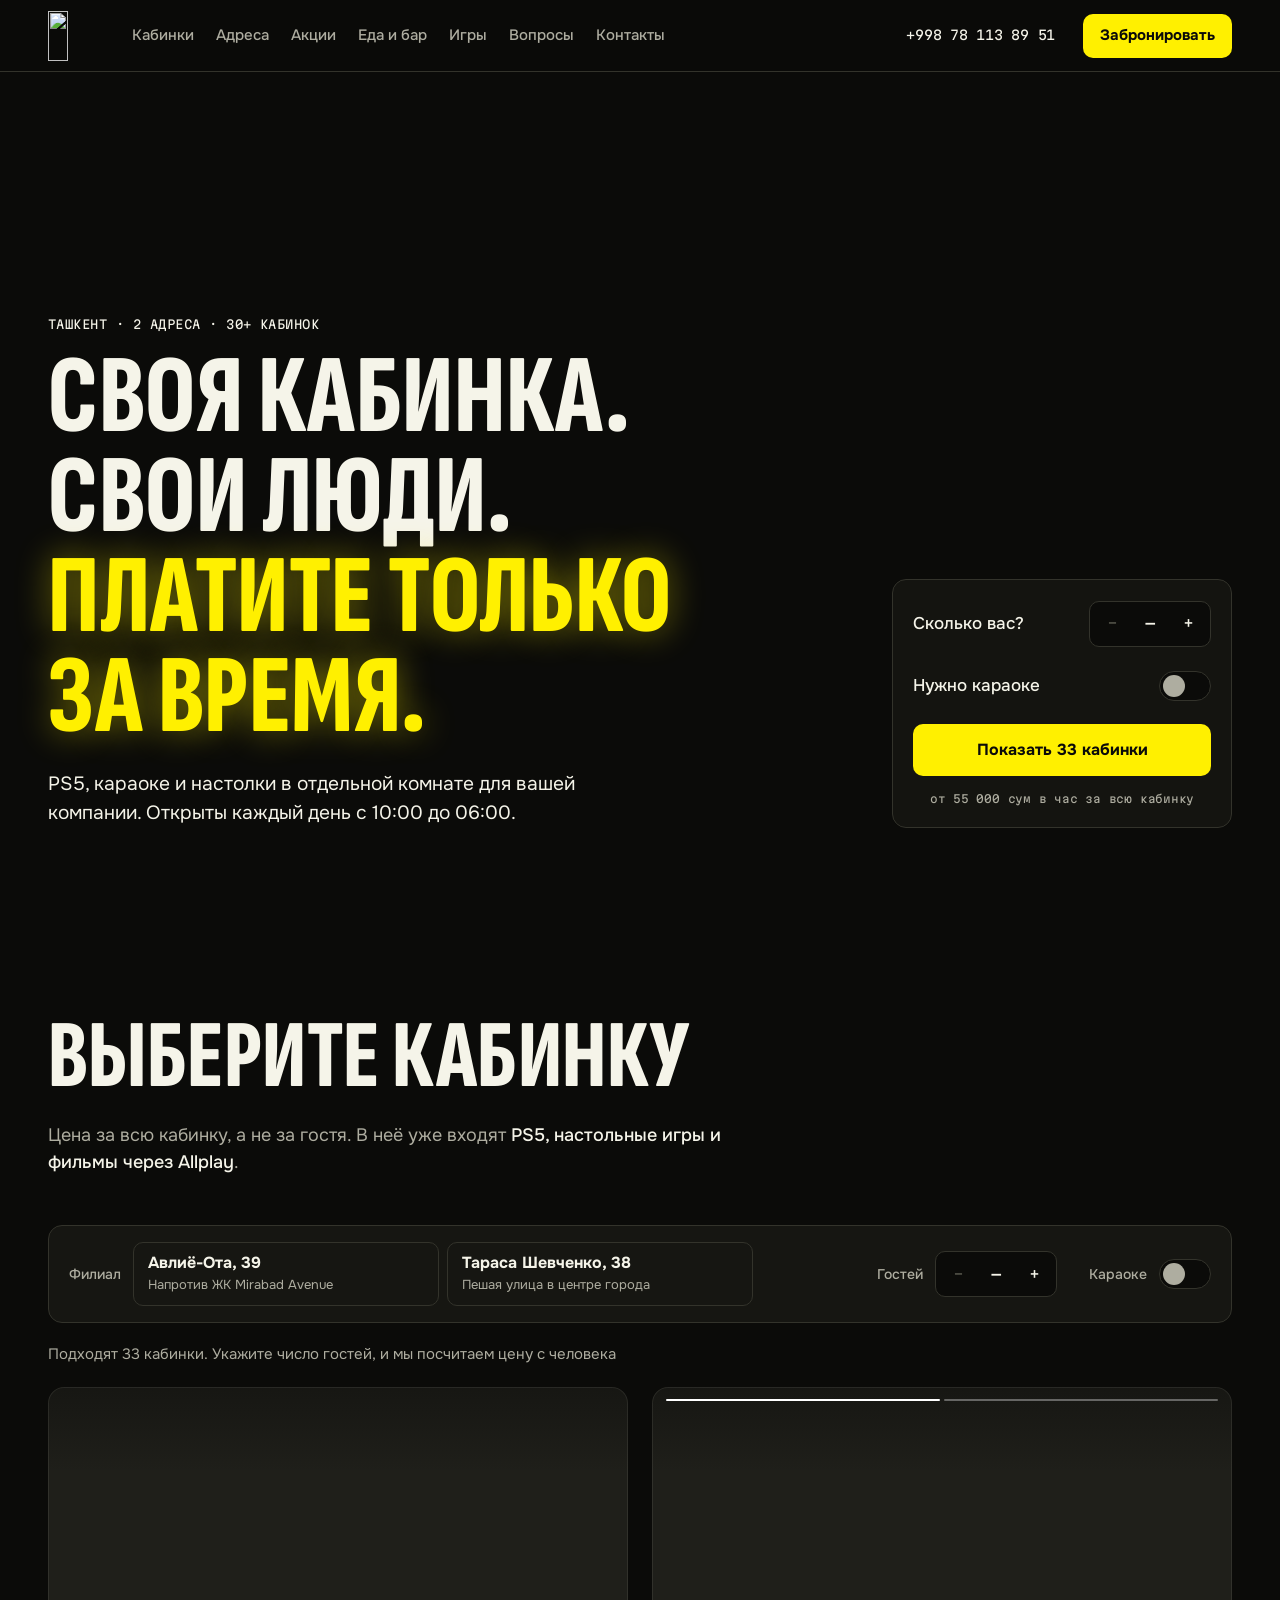
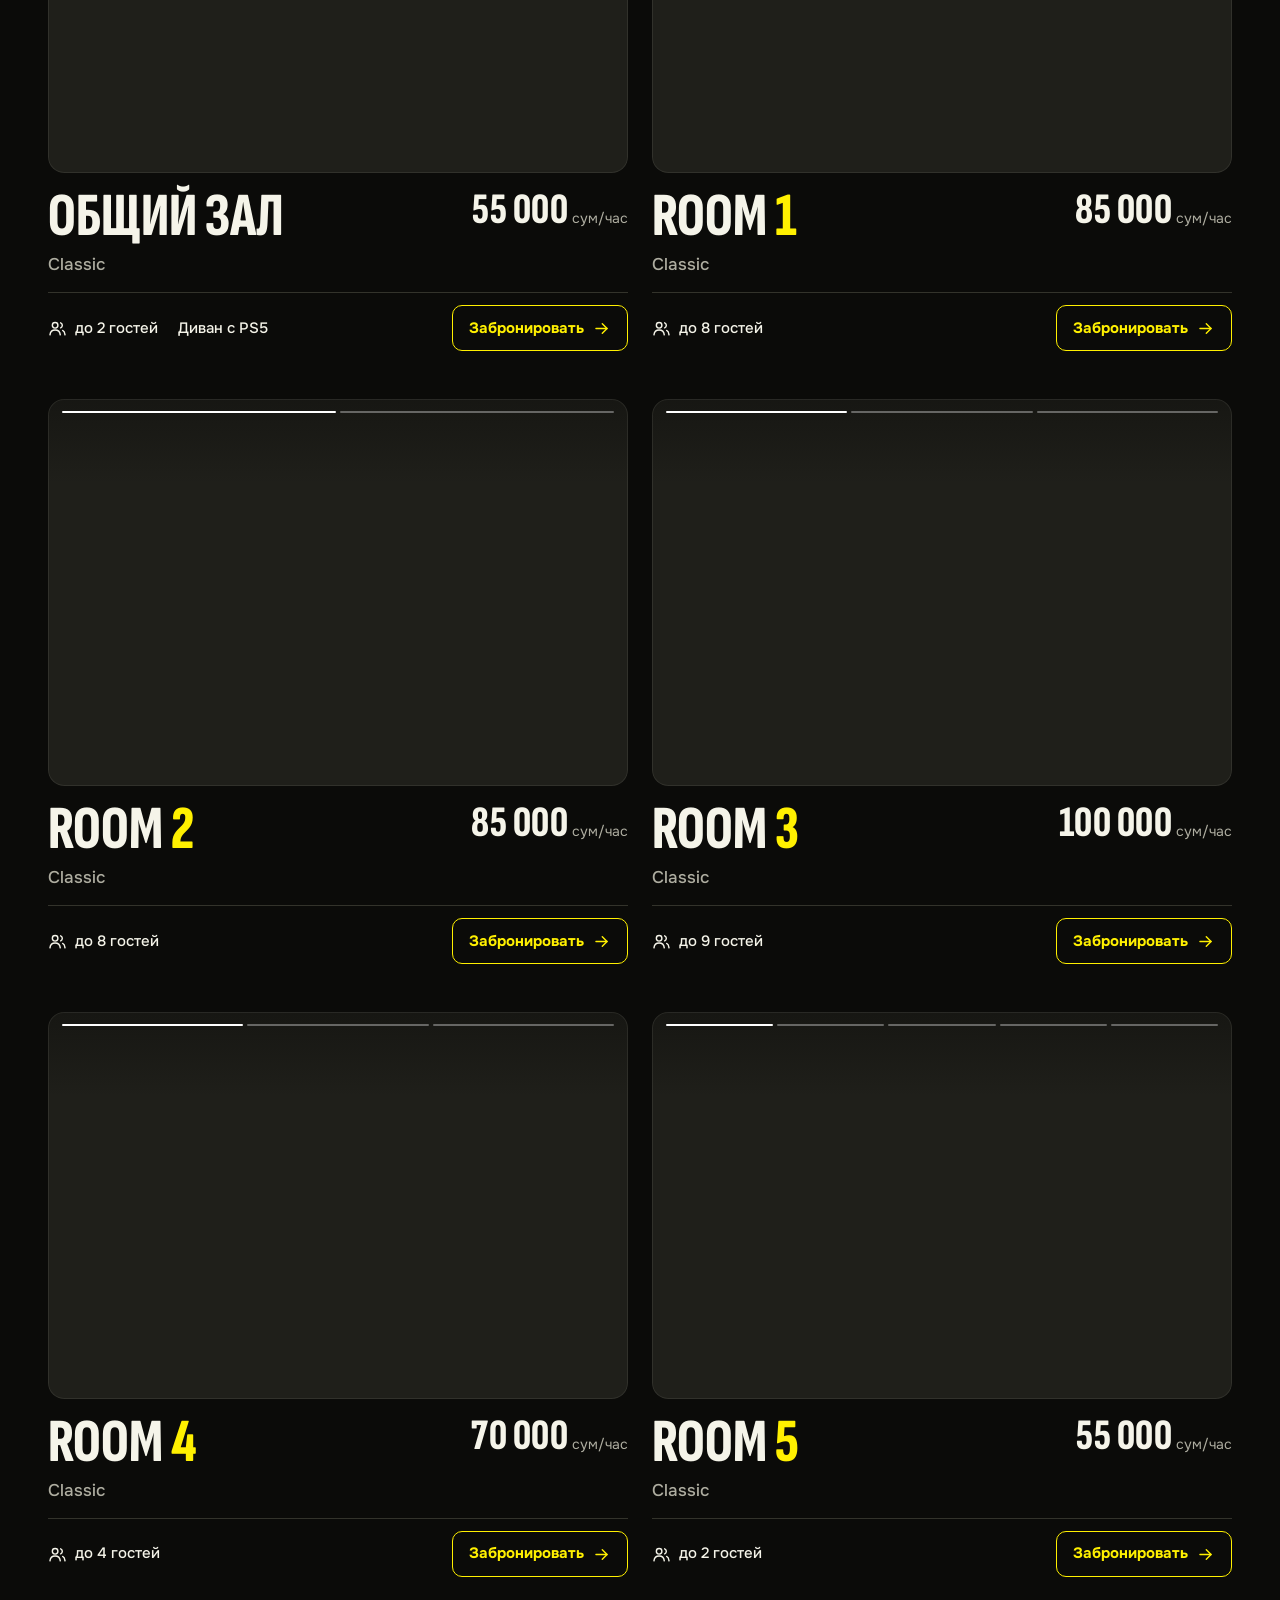
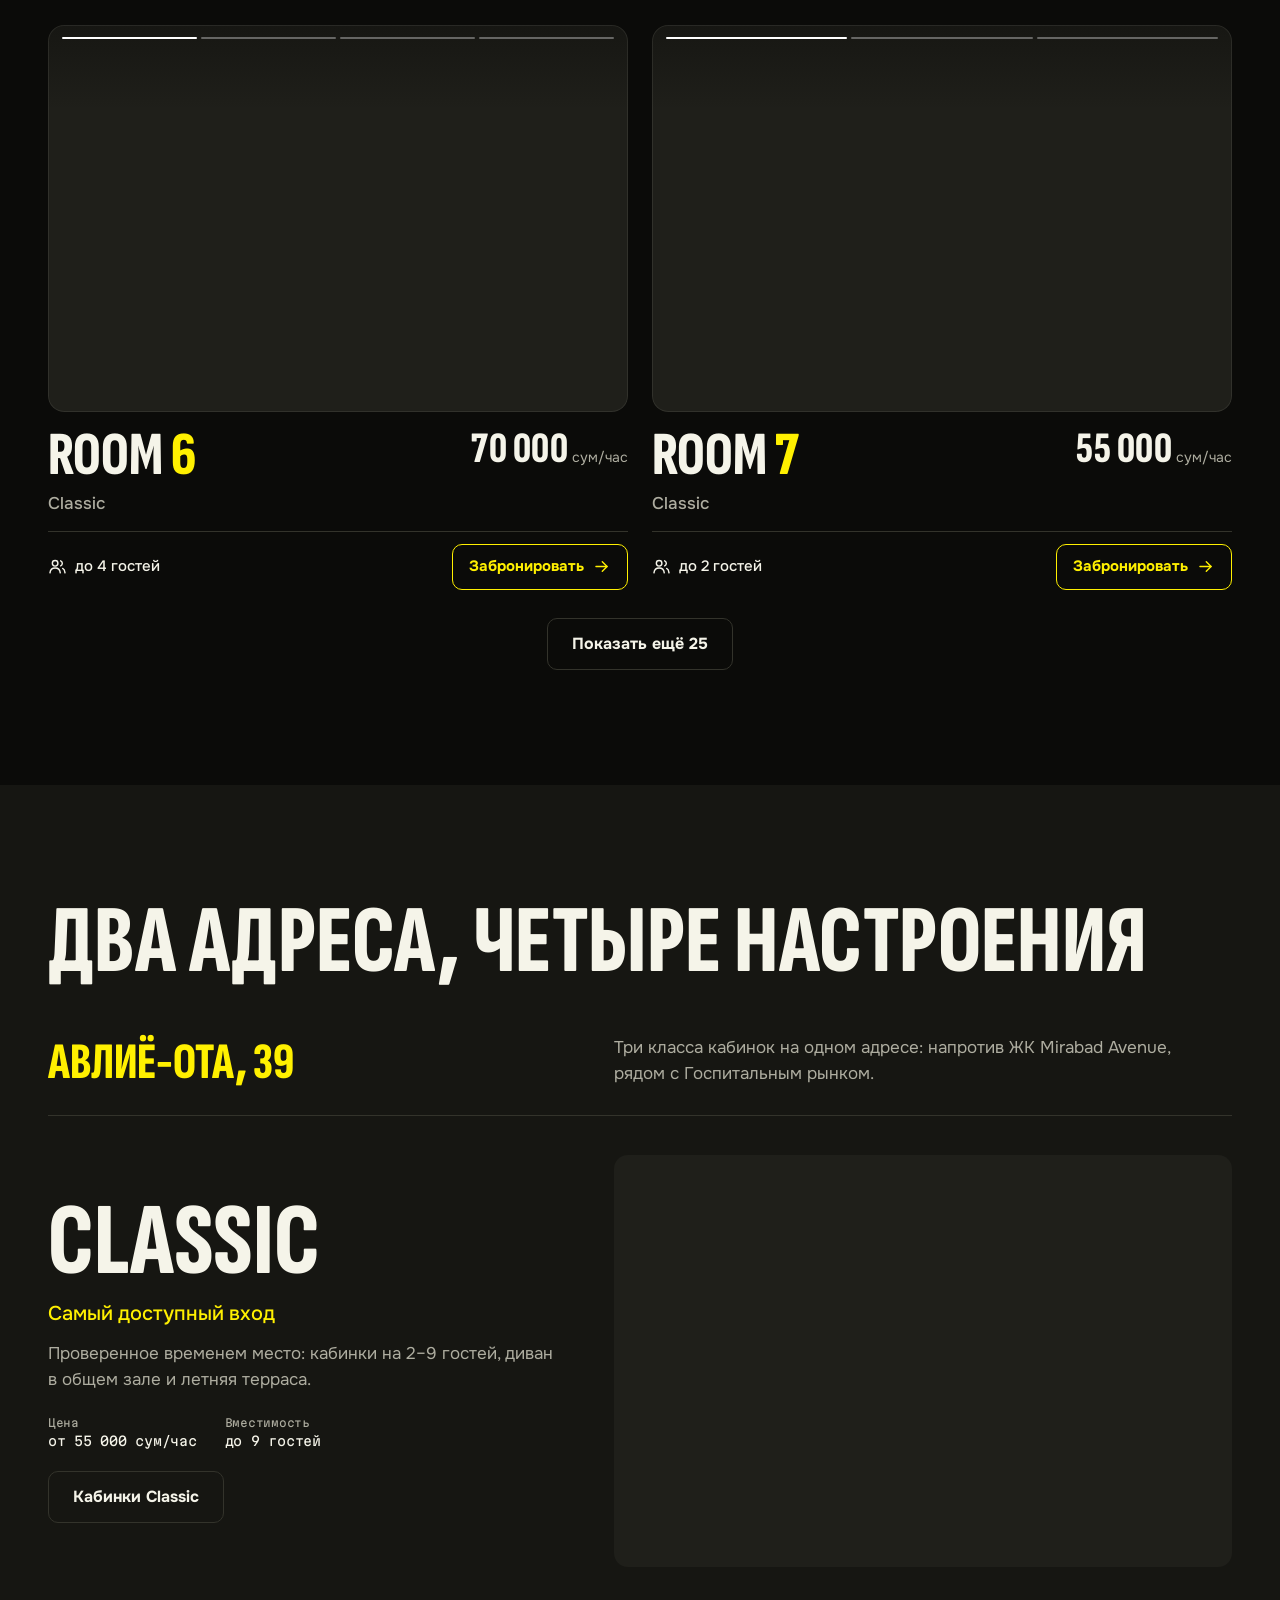
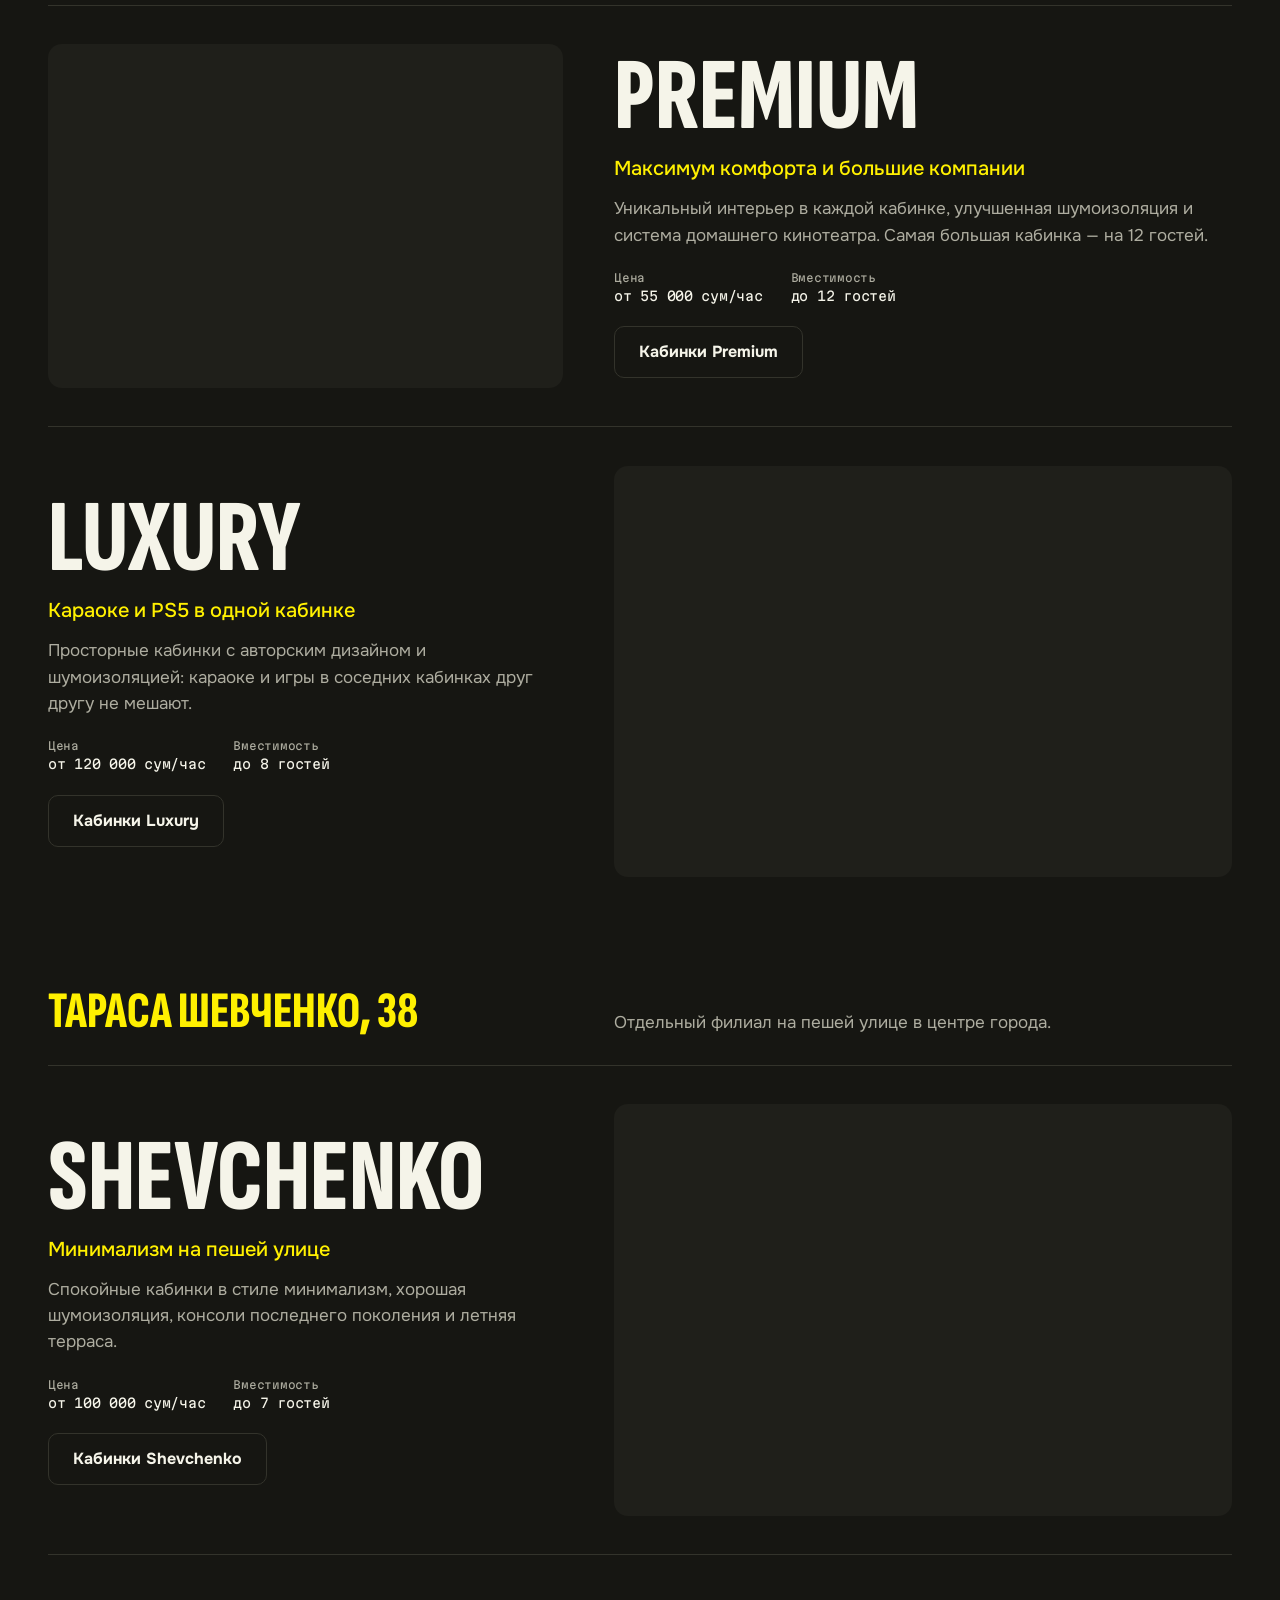
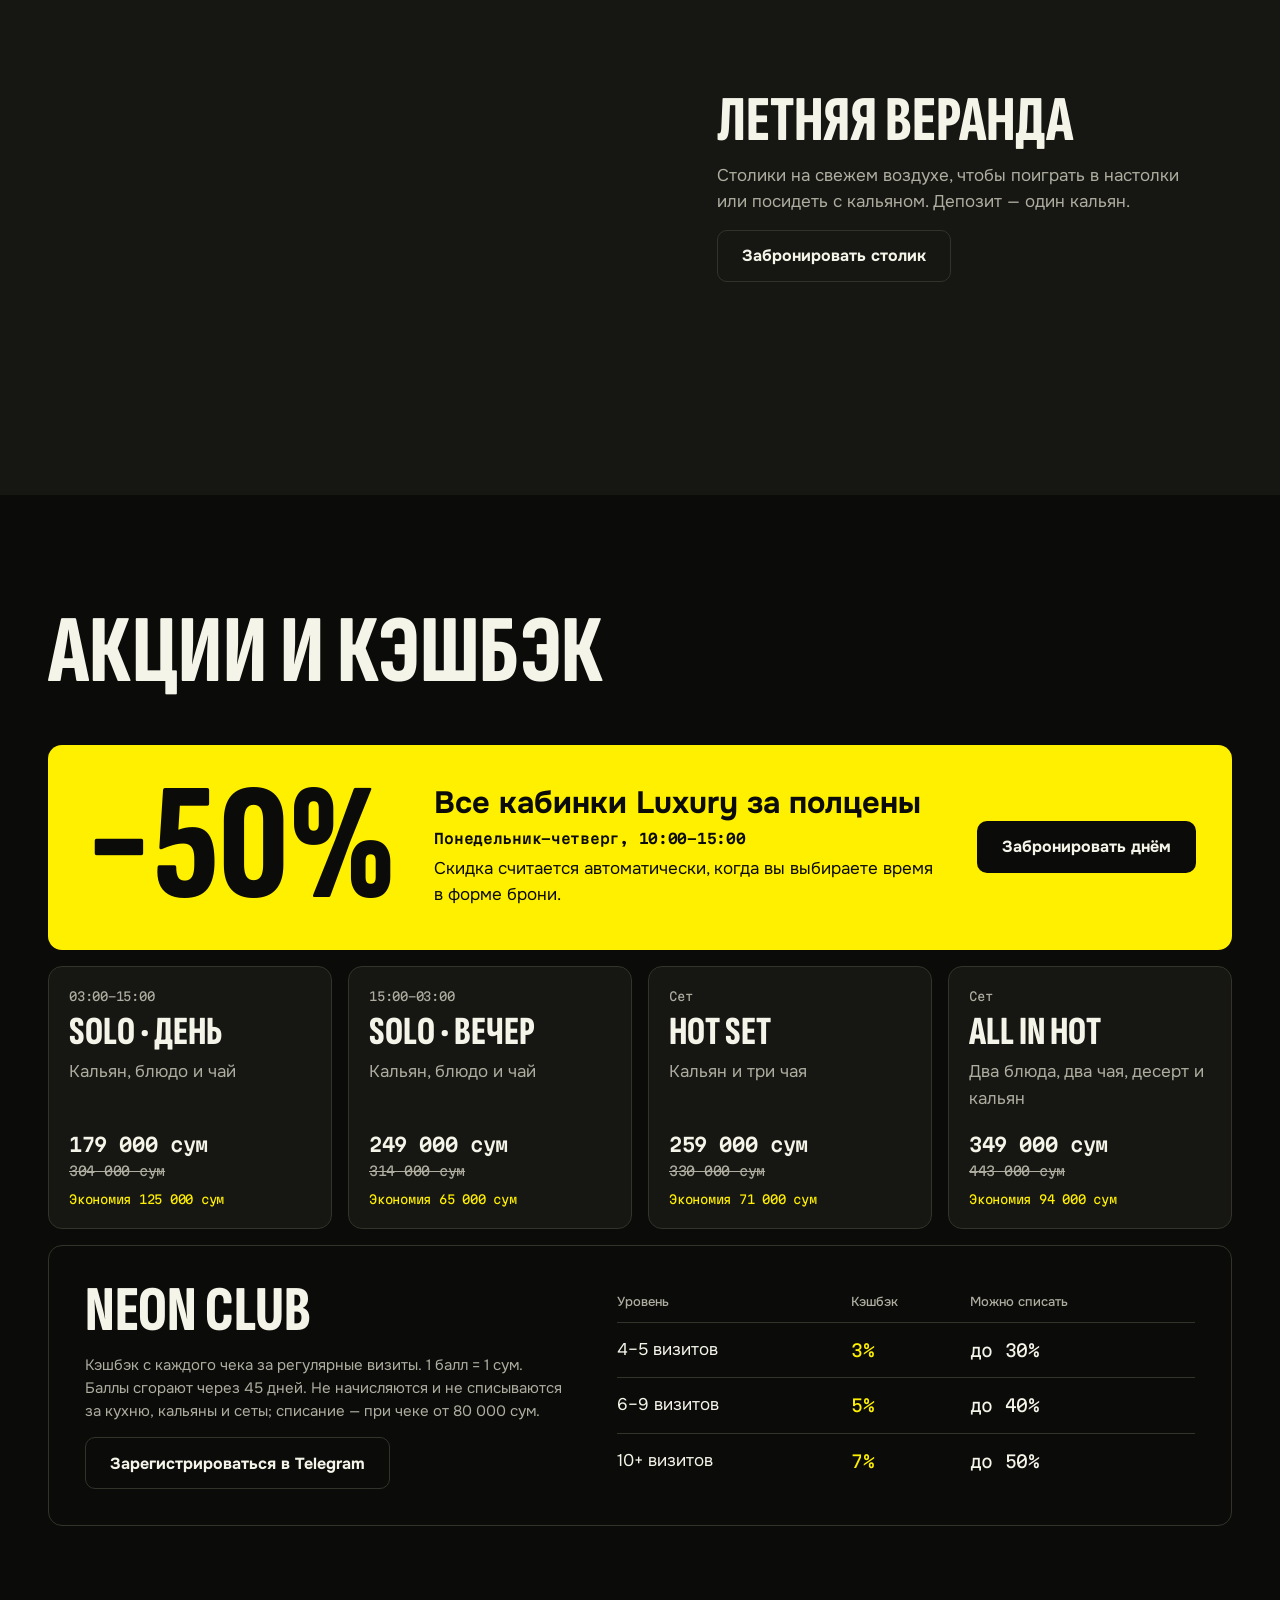
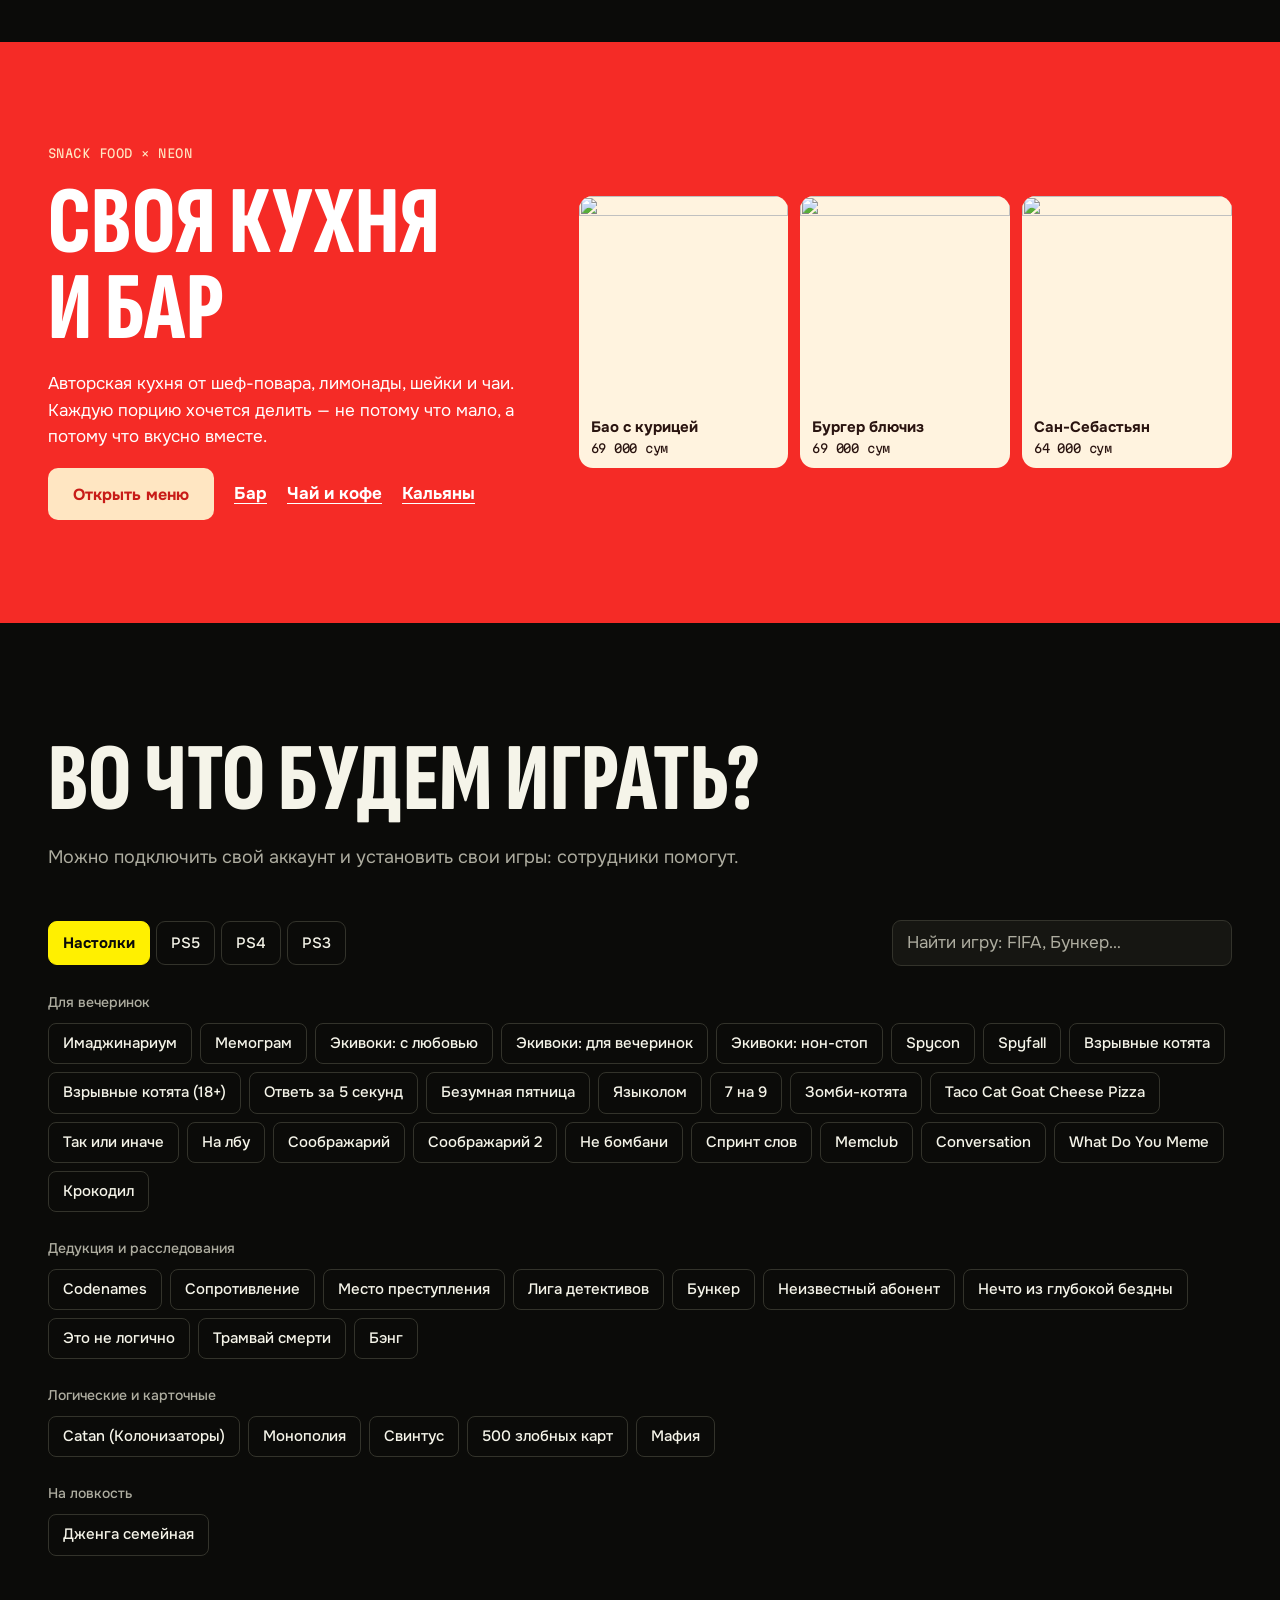
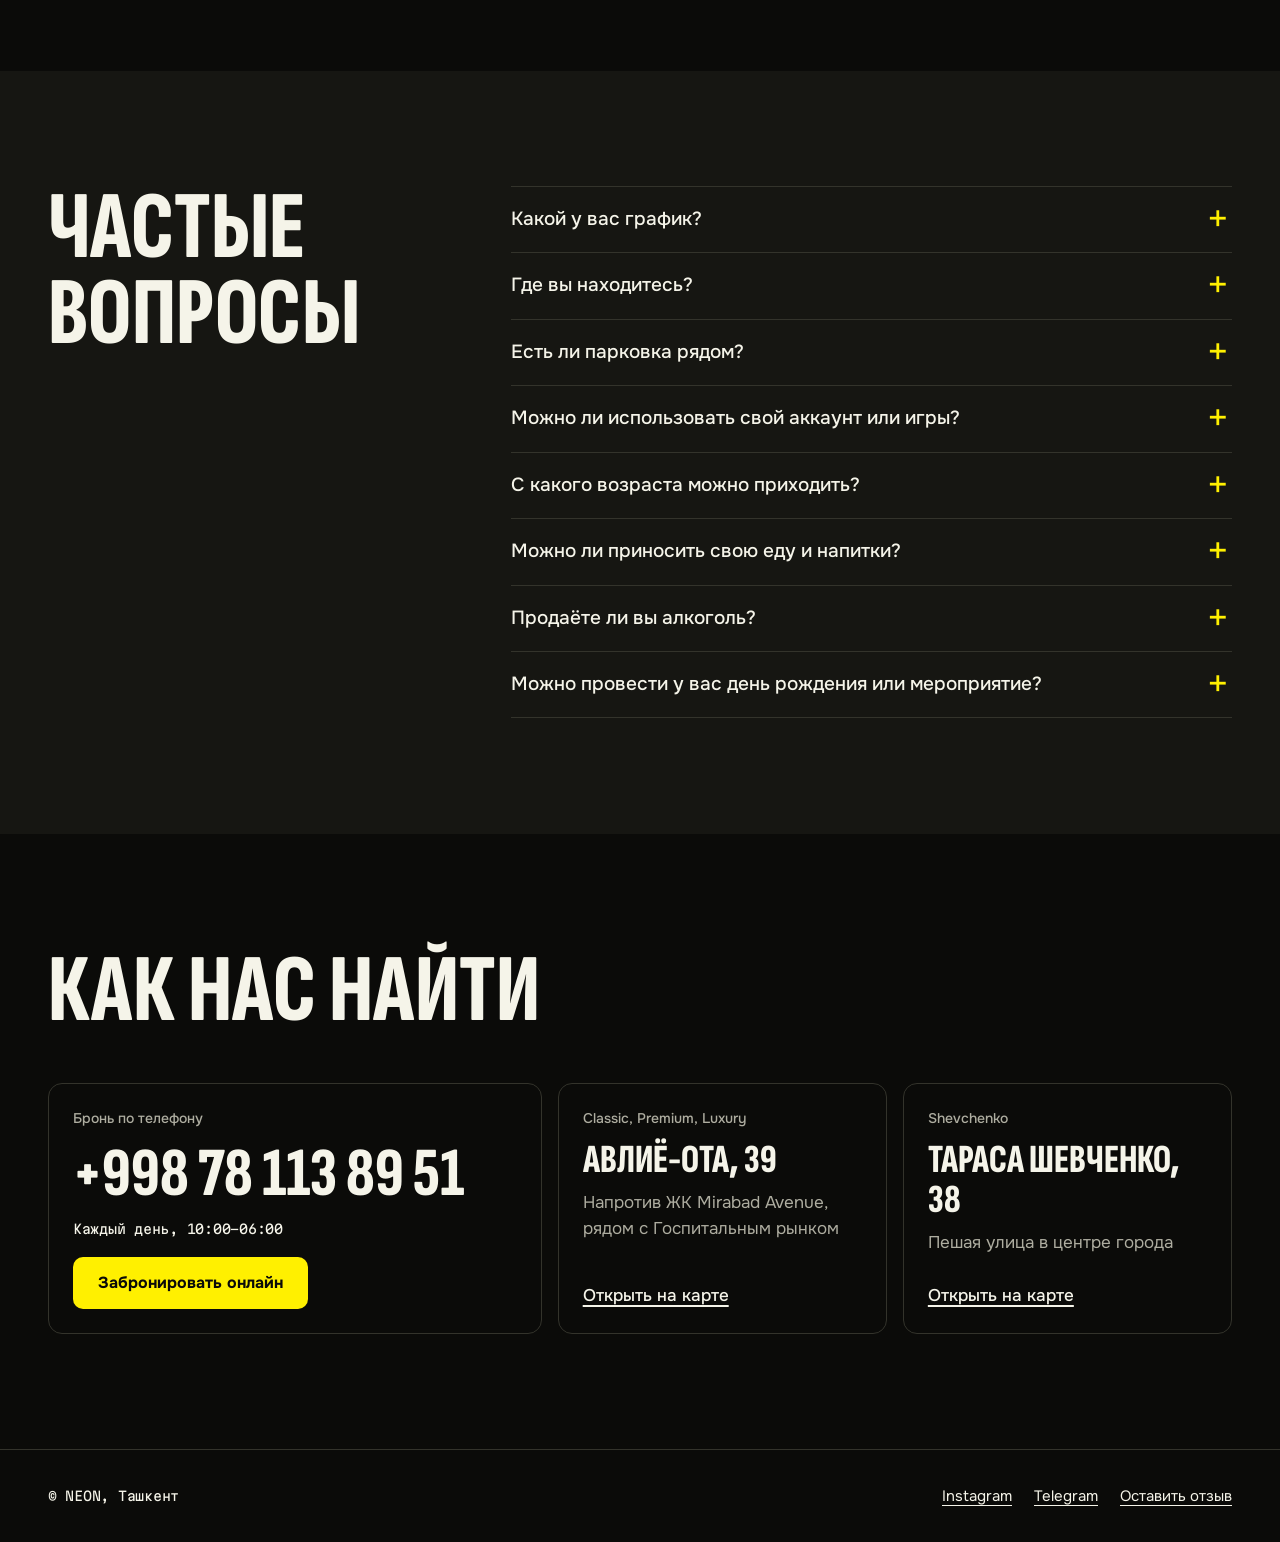
==== index.html @ f9f3c78a "Add NEON website redesign prototype Static home and menu pages with a cabin finder, booking form in " ====
<!doctype html>
<html lang="ru">
<head>
  <meta charset="utf-8">
  <meta name="viewport" content="width=device-width, initial-scale=1, viewport-fit=cover">
  <title>NEON: кабинки с PS5 и караоке в Ташкенте</title>
  <meta name="description" content="Отдельные кабинки с PS5, караоке и настольными играми в центре Ташкента. Два адреса, плата только за время, от 55 000 сум в час. Открыты каждый день с 10:00 до 06:00.">
  <meta name="theme-color" content="#0b0b09">
  <link rel="preconnect" href="https://fonts.googleapis.com">
  <link rel="preconnect" href="https://fonts.gstatic.com" crossorigin>
  <link rel="preconnect" href="https://thb.tildacdn.net">
  <link href="https://fonts.googleapis.com/css2?family=Martian+Mono:wght@400;600&family=Onest:wght@400;500;700&family=Sofia+Sans+Extra+Condensed:wght@700;800&display=swap" rel="stylesheet">
  <link rel="stylesheet" href="styles.css">
</head>
<body>
  <a class="skip" href="#cabins">Перейти к кабинкам</a>

  <header class="site-header" id="top">
    <a class="logo" href="index.html" aria-label="NEON, на главную">
      <img src="https://thb.tildacdn.net/tild3866-3061-4435-a433-343161316332/-/resize/160x/IMG_4835.PNG" alt="" width="60" height="54">
    </a>
    <button class="nav-toggle" type="button" aria-expanded="false" aria-controls="nav">Меню</button>
    <nav class="nav" id="nav" aria-label="Основная навигация">
      <a href="#cabins">Кабинки</a>
      <a href="#branches">Адреса</a>
      <a href="#offers">Акции</a>
      <a href="menu.html">Еда и бар</a>
      <a href="#games">Игры</a>
      <a href="#faq">Вопросы</a>
      <a href="#contacts">Контакты</a>
    </nav>
    <a class="header-phone mono" data-phone href="tel:+998781138951">+998 78 113 89 51</a>
    <button class="btn btn-volt btn-sm header-cta" type="button" data-book>Забронировать</button>
  </header>

  <main>
    <section class="hero" aria-labelledby="hero-title">
      <img class="hero-photo"
        src="https://thb.tildacdn.net/tild3363-3566-4533-b564-633737363361/-/resize/1200x/__15.jpg"
        srcset="https://thb.tildacdn.net/tild3363-3566-4533-b564-633737363361/-/resize/800x/__15.jpg 800w, https://thb.tildacdn.net/tild3363-3566-4533-b564-633737363361/-/resize/1200x/__15.jpg 1200w, https://thb.tildacdn.net/tild3363-3566-4533-b564-633737363361/-/resize/1680x/__15.jpg 1680w"
        sizes="100vw" alt="Кабинка NEON: неоновый портрет на зелёной стене, телевизор с PS5 и диван" fetchpriority="high">
      <div class="hero-inner wrap">
        <div class="hero-copy">
          <p class="eyebrow mono">Ташкент · 2 адреса · 30+ кабинок</p>
          <h1 id="hero-title">Своя кабинка. Свои люди. <em>Платите только за&nbsp;время.</em></h1>
          <p class="hero-sub">PS5, караоке и настолки в отдельной комнате для вашей компании. Открыты каждый день с 10:00 до 06:00.</p>
        </div>
        <form class="quick" id="quick" aria-label="Быстрый подбор кабинки">
          <div class="quick-row">
            <span class="quick-label" id="quick-guests-label">Сколько вас?</span>
            <div class="stepper" role="group" aria-labelledby="quick-guests-label">
              <button type="button" data-step="-1" aria-label="Меньше гостей">−</button>
              <output class="mono" data-guests>—</output>
              <button type="button" data-step="1" aria-label="Больше гостей">+</button>
            </div>
          </div>
          <label class="toggle quick-row">
            <span class="quick-label">Нужно караоке</span>
            <input type="checkbox" data-karaoke>
            <span class="toggle-track" aria-hidden="true"></span>
          </label>
          <button class="btn btn-volt btn-block" type="submit"><span data-quick-label>Показать кабинки</span></button>
          <p class="quick-note mono">от 55 000 сум в час за всю кабинку</p>
        </form>
      </div>
    </section>

    <section class="section finder" id="cabins" aria-labelledby="cabins-title">
      <div class="wrap">
        <div class="section-head">
          <h2 id="cabins-title">Выберите кабинку</h2>
          <p class="section-lead">Цена за всю кабинку, а не за гостя. В неё уже входят <strong>PS5, настольные игры и фильмы через Allplay</strong>.</p>
        </div>

        <div class="filters">
          <div class="filter-location">
            <span class="filter-label" id="f-location">Филиал</span>
            <div class="location-options" id="location-filter" role="group" aria-labelledby="f-location"></div>
          </div>
          <div class="filter-group">
            <span class="filter-label" id="f-guests">Гостей</span>
            <div class="stepper" role="group" aria-labelledby="f-guests">
              <button type="button" data-step="-1" aria-label="Меньше гостей">−</button>
              <output class="mono" data-guests>—</output>
              <button type="button" data-step="1" aria-label="Больше гостей">+</button>
            </div>
          </div>
          <label class="toggle filter-group">
            <span class="filter-label">Караоке</span>
            <input type="checkbox" data-karaoke>
            <span class="toggle-track" aria-hidden="true"></span>
          </label>
          <div class="filter-categories" id="category-row" hidden>
            <span class="filter-label" id="f-category">Категория</span>
            <div class="segments" id="branch-filter" role="group" aria-labelledby="f-category"></div>
          </div>
        </div>

        <p class="result-count" id="result-count" role="status"></p>
        <div class="cabin-grid" id="cabin-grid"></div>
        <div class="grid-more"><button class="btn btn-ghost" type="button" id="show-more" hidden></button></div>
      </div>
    </section>

    <section class="section branches" id="branches" aria-labelledby="branches-title">
      <div class="wrap">
        <div class="section-head">
          <h2 id="branches-title">Два адреса, четыре настроения</h2>
        </div>
        <div class="branch-list" id="branch-list"></div>
        <article class="veranda">
          <img id="veranda-img" alt="Летняя веранда NEON: столики под зонтами среди деревьев" loading="lazy">
          <div class="veranda-copy">
            <h3>Летняя веранда</h3>
            <p>Столики на свежем воздухе, чтобы поиграть в настолки или посидеть с кальяном. Депозит — один кальян.</p>
            <button class="btn btn-ghost" type="button" data-book="veranda">Забронировать столик</button>
          </div>
        </article>
      </div>
    </section>

    <section class="section offers" id="offers" aria-labelledby="offers-title">
      <div class="wrap">
        <div class="section-head">
          <h2 id="offers-title">Акции и кэшбэк</h2>
        </div>
        <div class="deal">
          <div class="deal-big" aria-hidden="true">−50%</div>
          <div class="deal-copy">
            <h3>Все кабинки Luxury за полцены</h3>
            <p class="mono">Понедельник–четверг, 10:00–15:00</p>
            <p>Скидка считается автоматически, когда вы выбираете время в форме брони.</p>
          </div>
          <button class="btn btn-ink" type="button" data-book="luxury-deal">Забронировать днём</button>
        </div>
        <div class="set-grid" id="set-grid"></div>
        <div class="club">
          <div class="club-copy">
            <h3>NEON Club</h3>
            <p>Кэшбэк с каждого чека за регулярные визиты. 1 балл = 1 сум. Баллы сгорают через 45 дней. Не начисляются и не списываются за кухню, кальяны и сеты; списание — при чеке от 80 000 сум.</p>
            <a class="btn btn-ghost" id="club-link" target="_blank" rel="noopener">Зарегистрироваться в Telegram</a>
          </div>
          <table class="club-table">
            <thead><tr><th scope="col">Уровень</th><th scope="col">Кэшбэк</th><th scope="col">Можно списать</th></tr></thead>
            <tbody id="club-rows"></tbody>
          </table>
        </div>
      </div>
    </section>

    <section class="food-teaser" id="food" aria-labelledby="food-title">
      <div class="wrap food-inner">
        <div class="food-copy">
          <p class="eyebrow mono">Snack Food × NEON</p>
          <h2 id="food-title">Своя кухня и бар</h2>
          <p>Авторская кухня от шеф-повара, лимонады, шейки и чаи. Каждую порцию хочется делить — не потому что мало, а потому что вкусно вместе.</p>
          <div class="food-links">
            <a class="btn btn-cream" href="menu.html">Открыть меню</a>
            <a class="food-link" href="menu.html#bar">Бар</a>
            <a class="food-link" href="menu.html#tea">Чай и кофе</a>
            <a class="food-link" href="menu.html#hookah">Кальяны</a>
          </div>
        </div>
        <div class="food-photos" id="food-photos"></div>
      </div>
    </section>

    <section class="section games" id="games" aria-labelledby="games-title">
      <div class="wrap">
        <div class="section-head">
          <h2 id="games-title">Во что будем играть?</h2>
          <p class="section-lead">Можно подключить свой аккаунт и установить свои игры: сотрудники помогут.</p>
        </div>
        <div class="games-bar">
          <div class="segments" id="game-tabs" role="group" aria-label="Категория игр"></div>
          <label class="game-search">
            <span class="sr-only">Поиск игры</span>
            <input type="search" id="game-search" placeholder="Найти игру: FIFA, Бункер…" autocomplete="off">
          </label>
        </div>
        <div class="game-groups" id="game-groups" aria-live="polite"></div>
      </div>
    </section>

    <section class="section faq" id="faq" aria-labelledby="faq-title">
      <div class="wrap faq-layout">
        <h2 id="faq-title">Частые вопросы</h2>
        <div class="faq-list" id="faq-list"></div>
      </div>
    </section>

    <section class="section contacts" id="contacts" aria-labelledby="contacts-title">
      <div class="wrap">
        <h2 id="contacts-title">Как нас найти</h2>
        <div class="contact-grid">
          <div class="contact-card contact-main">
            <p class="filter-label">Бронь по телефону</p>
            <a class="contact-phone" data-phone href="tel:+998781138951">+998 78 113 89 51</a>
            <p class="mono contact-hours">Каждый день, 10:00–06:00</p>
            <button class="btn btn-volt" type="button" data-book>Забронировать онлайн</button>
          </div>
          <div class="contact-card" id="addr-mirabad"></div>
          <div class="contact-card" id="addr-shevchenko"></div>
        </div>
      </div>
    </section>
  </main>

  <footer class="site-footer">
    <div class="wrap footer-inner">
      <span class="mono">© NEON, Ташкент</span>
      <nav aria-label="Ссылки в подвале" class="footer-links">
        <a id="foot-ig" target="_blank" rel="noopener">Instagram</a>
        <a id="foot-tg" target="_blank" rel="noopener">Telegram</a>
        <a id="foot-review" target="_blank" rel="noopener">Оставить отзыв</a>
      </nav>
    </div>
  </footer>

  <div class="mobile-bar">
    <a class="btn btn-ghost" data-phone-only href="tel:+998781138951">Позвонить</a>
    <button class="btn btn-volt" type="button" data-book>Забронировать</button>
  </div>

  <dialog class="sheet" id="cabin-dialog" aria-labelledby="cabin-dialog-title">
    <button class="sheet-close" type="button" data-close aria-label="Закрыть">✕</button>
    <div id="cabin-dialog-body"></div>
  </dialog>

  <dialog class="sheet sheet-form" id="book-dialog" aria-labelledby="book-title">
    <button class="sheet-close" type="button" data-close aria-label="Закрыть">✕</button>
    <div id="book-form-view">
      <h2 id="book-title">Бронь кабинки</h2>
      <p class="sheet-lead">Менеджер перезвонит в течение 15 минут и подтвердит бронь.</p>
      <form id="book-form" novalidate>
        <div class="field">
          <label for="b-cabin">Кабинка</label>
          <select id="b-cabin"></select>
        </div>
        <div class="field">
          <span class="field-label" id="b-date-label">Дата</span>
          <div class="date-row">
            <div class="segments" role="group" aria-labelledby="b-date-label">
              <button type="button" id="b-today"></button>
              <button type="button" id="b-tomorrow"></button>
            </div>
            <input type="date" id="b-date" aria-labelledby="b-date-label">
          </div>
        </div>
        <div class="field-row">
          <div class="field">
            <label for="b-time">Время</label>
            <select id="b-time"></select>
          </div>
          <div class="field">
            <span class="field-label" id="b-hours-label">Часов</span>
            <div class="stepper" role="group" aria-labelledby="b-hours-label">
              <button type="button" id="b-hours-minus" aria-label="Меньше часов">−</button>
              <output class="mono" id="b-hours">2</output>
              <button type="button" id="b-hours-plus" aria-label="Больше часов">+</button>
            </div>
          </div>
          <div class="field">
            <span class="field-label" id="b-guests-label">Гостей</span>
            <div class="stepper" role="group" aria-labelledby="b-guests-label">
              <button type="button" id="b-guests-minus" aria-label="Меньше гостей">−</button>
              <output class="mono" id="b-guests">4</output>
              <button type="button" id="b-guests-plus" aria-label="Больше гостей">+</button>
            </div>
          </div>
        </div>
        <p class="capacity-warn" id="b-capacity" hidden></p>
        <div class="field-row field-row-2">
          <div class="field">
            <label for="b-name">Имя</label>
            <input id="b-name" type="text" autocomplete="given-name" required aria-describedby="b-name-err">
            <p class="field-error" id="b-name-err" hidden>Как к вам обращаться?</p>
          </div>
          <div class="field">
            <label for="b-phone">Телефон</label>
            <input id="b-phone" type="tel" inputmode="tel" autocomplete="tel" required value="+998 " aria-describedby="b-phone-err">
            <p class="field-error" id="b-phone-err" hidden>Введите номер полностью: +998 XX XXX XX XX</p>
          </div>
        </div>
        <div class="total" id="b-total" aria-live="polite"></div>
        <p class="field-error" id="b-send-err" hidden></p>
        <button class="btn btn-volt btn-block" type="submit" id="b-submit">Отправить заявку</button>
      </form>
    </div>
    <div id="book-done" hidden tabindex="-1">
      <h2>Заявка готова</h2>
      <p class="demo-note">Это демо-версия сайта: заявка никуда не отправлена. Форму подключим к вашей почте, CRM или Telegram при запуске.</p>
      <dl class="done-list" id="done-list"></dl>
      <button class="btn btn-ghost btn-block" type="button" data-close>Готово</button>
    </div>
  </dialog>

  <script src="data.js"></script>
  <script src="app.js"></script>
  <script src="motion.js"></script>
</body>
</html>
---- styles.css ----
:root {
  --ink: #0b0b09;
  --panel: #161612;
  --panel-2: #1f1f1a;
  --line: #33332b;
  --text: #f5f4e9;
  --muted: #aeada0;
  --volt: #fff000;
  --volt-dim: rgba(255, 240, 0, .16);
  --red: #f52b26;
  --red-deep: #c81c18;
  --cream: #ffe6c2;
  --cream-2: #fff3df;
  --brown: #2a1410;
  --brown-muted: #6e4f42;

  --display: 'Sofia Sans Extra Condensed', 'Arial Narrow', Impact, sans-serif;
  --body: 'Onest', system-ui, -apple-system, 'Segoe UI', sans-serif;
  --mono: 'Martian Mono', ui-monospace, Consolas, monospace;

  --gutter: clamp(16px, 4vw, 48px);
  --radius: 14px;
  --header: 72px;
}

*, *::before, *::after { box-sizing: border-box; }
html { scroll-behavior: smooth; scroll-padding-top: calc(var(--header) + 12px); -webkit-text-size-adjust: 100%; }
html:has(dialog[open]) { overflow: hidden; }
body { margin: 0; background: var(--ink); color: var(--text); font: 400 17px/1.55 var(--body); overflow-x: hidden; }
img { display: block; max-width: 100%; }
h1, h2, h3, p, ul, dl, dd, figure { margin: 0; padding: 0; }
ul { list-style: none; }
a { color: inherit; }
button, input, select { font: inherit; color: inherit; }
button { cursor: pointer; }
button:disabled { cursor: not-allowed; }
:focus-visible { outline: 3px solid var(--volt); outline-offset: 2px; }
.menu-page :focus-visible { outline-color: var(--red-deep); }

h1, h2 { font-family: var(--display); font-weight: 800; text-transform: uppercase; line-height: .9; letter-spacing: .005em; text-wrap: balance; }
h2 { font-size: clamp(48px, 7.5vw, 104px); }
h3 { font-weight: 700; line-height: 1.2; }

.mono { font-family: var(--mono); font-feature-settings: 'tnum'; letter-spacing: -.02em; }
.volt { color: var(--volt); }
.wrap { width: 100%; max-width: 1360px; margin-inline: auto; padding-inline: var(--gutter); }
.sr-only { position: absolute; width: 1px; height: 1px; overflow: hidden; clip-path: inset(50%); white-space: nowrap; }
.skip { position: absolute; left: 12px; top: -60px; background: var(--volt); color: var(--ink); padding: 10px 16px; z-index: 100; border-radius: 8px; font-weight: 700; }
.skip:focus { top: 12px; }
.eyebrow { font-size: 12px; text-transform: uppercase; letter-spacing: .04em; }
.section { padding-block: clamp(64px, 9vw, 128px); }
.section-head { display: grid; gap: 20px; margin-bottom: clamp(28px, 4vw, 48px); }
.section-lead { color: var(--muted); max-width: 58ch; font-size: 18px; }
.section-lead strong { color: var(--text); font-weight: 500; }

/* ——— Кнопки ——— */
.btn {
  display: inline-flex; align-items: center; justify-content: center; gap: 8px;
  min-height: 52px; padding: 12px 24px; border-radius: 10px; border: 1.5px solid transparent;
  font-weight: 700; font-size: 16px; line-height: 1.1; text-decoration: none; text-align: center;
  transition: background-color .15s, color .15s, border-color .15s, box-shadow .2s, transform .1s;
}
.btn:active { transform: scale(.97); }
.btn-sm { min-height: 44px; padding: 8px 16px; font-size: 15px; }
.btn-block { width: 100%; }
.btn-volt { background: var(--volt); color: var(--ink); }
.btn-volt:hover { box-shadow: 0 0 0 1px var(--volt), 0 0 28px rgba(255, 240, 0, .55); }
.btn-ghost { background: transparent; color: var(--text); border-color: var(--line); }
.btn-ghost:hover { border-color: var(--volt); color: var(--volt); }
.btn-ink { background: var(--ink); color: var(--text); }
.btn-ink:hover { background: #2a2a24; }
.btn-cream { background: var(--cream); color: var(--red-deep); }
.btn-cream:hover { background: #fff; }
.text-link { color: inherit; font-weight: 500; text-underline-offset: 4px; text-decoration-thickness: 1.5px; }
.text-link:hover { color: var(--volt); }

/* ——— Шапка ——— */
.site-header {
  position: sticky; top: 0; z-index: 40; height: var(--header);
  display: flex; align-items: center; gap: 28px; padding-inline: var(--gutter);
  background: rgba(11, 11, 9, .9); backdrop-filter: blur(12px); border-bottom: 1px solid var(--line);
}
.logo img { height: 50px; width: auto; }
.nav { display: flex; gap: 22px; margin-right: auto; }
.nav a { font-size: 15px; font-weight: 500; text-decoration: none; padding: 8px 0; color: var(--muted); }
.nav a:hover { color: var(--volt); }
.nav-toggle { display: none; }
.header-phone { font-size: 13px; text-decoration: none; white-space: nowrap; }
.header-phone:hover { color: var(--volt); }

/* ——— Первый экран ——— */
.hero { position: relative; min-height: calc(100svh - var(--header)); display: flex; align-items: flex-end; overflow: hidden; isolation: isolate; }
.hero-photo { position: absolute; top: 0; bottom: 0; right: 0; left: 40%; width: 60%; height: 100%; object-fit: cover; object-position: 0% 50%; z-index: -2; }
.hero::after { content: ''; position: absolute; inset: 0; z-index: -1; background: linear-gradient(90deg, var(--ink) 40%, rgba(11,11,9,.55) 50%, rgba(11,11,9,0) 62%), linear-gradient(180deg, rgba(11,11,9,0) 62%, var(--ink) 100%); }
.hero-inner { display: grid; grid-template-columns: minmax(0, 1fr) 340px; gap: clamp(24px, 4vw, 64px); align-items: end; padding-block: clamp(40px, 6vw, 72px); }
.hero h1 { font-size: clamp(60px, 8.7vw, 150px); margin-block: 14px 20px; text-wrap: wrap; }
.hero h1 em { font-style: normal; color: var(--volt); text-shadow: 0 0 34px rgba(255, 240, 0, .45); display: block; }
.hero-sub { max-width: 46ch; font-size: clamp(17px, 1.5vw, 20px); }

.quick { background: rgba(22, 22, 18, .94); border: 1px solid var(--line); border-radius: var(--radius); padding: 20px; display: grid; gap: 14px; backdrop-filter: blur(8px); }
.quick-row { display: flex; align-items: center; justify-content: space-between; gap: 12px; min-height: 48px; }
.quick-label { font-weight: 500; }
.quick-note { font-size: 11px; color: var(--muted); text-align: center; }

.stepper { display: inline-flex; align-items: center; border: 1px solid var(--line); border-radius: 10px; background: var(--ink); }
.stepper button { width: 44px; height: 44px; border: 0; background: none; font-size: 20px; border-radius: 9px; }
.stepper button:hover:not(:disabled) { color: var(--volt); }
.stepper button:disabled { color: #55554b; }
.stepper output { min-width: 32px; text-align: center; font-size: 15px; font-weight: 600; }

.toggle { display: inline-flex; align-items: center; gap: 12px; cursor: pointer; position: relative; }
.toggle input { position: absolute; opacity: 0; width: 52px; height: 30px; right: 0; margin: 0; cursor: pointer; }
.toggle-track { flex: none; width: 52px; height: 30px; border-radius: 30px; background: var(--ink); border: 1px solid var(--line); position: relative; transition: background-color .15s, box-shadow .2s; }
.toggle-track::after { content: ''; position: absolute; top: 3px; left: 3px; width: 22px; height: 22px; border-radius: 50%; background: var(--muted); transition: transform .15s, background-color .15s; }
.toggle input:checked + .toggle-track { background: var(--volt); box-shadow: 0 0 18px rgba(255, 240, 0, .5); }
.toggle input:checked + .toggle-track::after { transform: translateX(22px); background: var(--ink); }
.toggle input:focus-visible + .toggle-track { outline: 3px solid var(--volt); outline-offset: 2px; }

/* ——— Подбор ——— */
.filters { display: flex; flex-wrap: wrap; align-items: center; gap: 16px 32px; padding: 16px 20px; background: var(--panel); border: 1px solid var(--line); border-radius: var(--radius); }
.filter-group { display: flex; align-items: center; gap: 12px; min-height: 46px; }
.filter-location { flex: 1 1 520px; min-width: 0; display: flex; align-items: center; gap: 12px; }
.location-options { display: grid; grid-template-columns: repeat(2, minmax(0, 1fr)); gap: 8px; flex: 1; max-width: 620px; }
.location-options button { display: grid; gap: 2px; text-align: left; min-height: 64px; padding: 10px 14px; border-radius: 10px; border: 1px solid var(--line); background: transparent; transition: border-color .15s, background-color .15s, color .15s; }
.location-options strong { font-size: 16px; font-weight: 700; line-height: 1.2; }
.location-options span { font-size: 13px; line-height: 1.3; color: var(--muted); }
.location-options button:hover { border-color: var(--volt); }
.location-options button[aria-pressed='true'] { background: var(--volt); border-color: var(--volt); color: var(--ink); }
.location-options button[aria-pressed='true'] span { color: var(--ink); }
.filter-categories { flex: 1 1 100%; display: flex; align-items: center; gap: 12px; padding-top: 14px; border-top: 1px solid var(--line); animation: reveal-row .22s ease-out; }
.filter-categories[hidden] { display: none; }
@keyframes reveal-row { from { opacity: 0; transform: translateY(-6px); } }
.filter-label { font-size: 14px; color: var(--muted); font-weight: 500; }
.segments { display: flex; flex-wrap: wrap; gap: 6px; }
.segments button { min-height: 44px; padding: 8px 14px; border-radius: 9px; background: transparent; border: 1px solid var(--line); font-size: 15px; font-weight: 500; }
.segments button:hover:not(:disabled) { border-color: var(--volt); }
.segments button[aria-pressed='true'] { background: var(--volt); color: var(--ink); border-color: var(--volt); font-weight: 700; }
.segments button:disabled { opacity: .4; }
.result-count { color: var(--muted); font-size: 15px; margin-block: 20px; }

.cabin-grid { display: grid; grid-template-columns: repeat(2, minmax(0, 1fr)); gap: clamp(32px, 4vw, 48px) 24px; }
.cabin-branch { font-size: 12px; color: var(--muted); }
.cabin-tags { display: flex; flex-wrap: wrap; gap: 6px; margin-block: 4px; }
.cabin-tags li { font-size: 13px; padding: 3px 9px; border: 1px solid var(--line); border-radius: 6px; }
.cabin-tags .tag-volt { background: var(--volt); color: var(--ink); border-color: var(--volt); font-weight: 700; }
.cabin-price { margin-top: auto; padding-top: 8px; font-size: 14px; color: var(--muted); }
.cabin-price strong { font-size: 19px; font-weight: 600; color: var(--text); }
.grid-more { display: flex; justify-content: center; margin-top: 28px; }
.empty { grid-column: 1 / -1; padding: 48px 24px; text-align: center; border: 1px dashed var(--line); border-radius: var(--radius); display: grid; justify-items: center; gap: 16px; }

/* ——— Филиалы ——— */
.branches { background: var(--panel); }
.branch-list { display: grid; gap: clamp(40px, 6vw, 72px); }
.branch-group-head { display: grid; grid-template-columns: minmax(0, 5fr) minmax(0, 6fr); gap: 8px clamp(20px, 4vw, 56px); align-items: end; padding-bottom: clamp(20px, 2.5vw, 28px); }
.branch-group-head h3 { font: 800 clamp(36px, 4vw, 56px)/.95 var(--display); text-transform: uppercase; color: var(--volt); }
.branch-group-head p { color: var(--muted); max-width: 54ch; }
.branch { display: grid; grid-template-columns: minmax(0, 5fr) minmax(0, 6fr); gap: clamp(20px, 4vw, 56px); padding-block: clamp(24px, 3vw, 40px); border-top: 1px solid var(--line); align-items: center; scroll-margin-top: calc(var(--header) + 12px); }
.branch:nth-child(even) .branch-photo { order: 2; }
.branch-photo { aspect-ratio: 3 / 2; border-radius: var(--radius); overflow: hidden; background: var(--panel-2); }
.branch-photo img { width: 100%; height: 100%; object-fit: cover; }
.branch-copy { display: grid; gap: 12px; justify-items: start; }
.branch-copy h4 { margin: 0; font: 800 clamp(64px, 8vw, 120px)/.85 var(--display); text-transform: uppercase; }
.branch-pitch { color: var(--volt); font-size: 20px; font-weight: 500; }
.branch-copy > p:not(.branch-pitch) { color: var(--muted); max-width: 54ch; }
.branch-facts { display: grid; grid-template-columns: repeat(2, auto); gap: 8px 28px; margin-block: 8px; font-size: 13px; }
.branch-facts dt { color: var(--muted); font-size: 11px; }

.veranda { display: grid; grid-template-columns: minmax(0, 6fr) minmax(0, 5fr); gap: clamp(20px, 4vw, 56px); align-items: center; border-top: 1px solid var(--line); padding-top: clamp(24px, 3vw, 40px); }
.veranda img { width: 100%; aspect-ratio: 16 / 10; object-fit: cover; object-position: 50% 72%; border-radius: var(--radius); }
.veranda-copy { display: grid; gap: 14px; justify-items: start; }
.veranda h3 { font: 800 clamp(44px, 5vw, 72px)/.9 var(--display); text-transform: uppercase; }
.veranda p { color: var(--muted); max-width: 44ch; }

/* ——— Акции ——— */
.deal { background: var(--volt); color: var(--ink); border-radius: var(--radius); padding: clamp(20px, 3vw, 36px); display: grid; grid-template-columns: auto minmax(0, 1fr) auto; gap: clamp(16px, 3vw, 40px); align-items: center; }
.deal-big { font: 800 clamp(96px, 13vw, 200px)/.8 var(--display); }
.deal-copy { display: grid; gap: 6px; }
.deal-copy h3 { font-size: clamp(22px, 2.4vw, 32px); }
.deal-copy .mono { font-size: 14px; font-weight: 600; }
.set-grid { display: grid; grid-template-columns: repeat(4, minmax(0, 1fr)); gap: 16px; margin-top: 16px; }
.set { background: var(--panel); border: 1px solid var(--line); border-radius: var(--radius); padding: 20px; display: flex; flex-direction: column; gap: 8px; }
.set-when { font-size: 12px; color: var(--muted); }
.set h3 { font: 800 40px/.95 var(--display); text-transform: uppercase; }
.set-items { color: var(--muted); }
.set-price { margin-top: auto; padding-top: 10px; display: grid; gap: 2px; }
.set-price strong { font-size: 19px; font-weight: 600; }
.set-price s { font-size: 13px; color: var(--muted); }
.set-save { font-size: 12px; color: var(--volt); }
.club { display: grid; grid-template-columns: minmax(0, 5fr) minmax(0, 6fr); gap: clamp(24px, 4vw, 56px); margin-top: 16px; padding: clamp(20px, 3vw, 36px); border: 1px solid var(--line); border-radius: var(--radius); align-items: center; }
.club-copy { display: grid; gap: 14px; justify-items: start; }
.club h3 { font: 800 clamp(44px, 5vw, 72px)/.9 var(--display); text-transform: uppercase; }
.club-copy p { color: var(--muted); font-size: 15px; }
.club-table { width: 100%; border-collapse: collapse; }
.club-table th { text-align: left; font-size: 13px; font-weight: 500; color: var(--muted); padding: 8px 10px 10px 0; }
.club-table td { padding: 14px 10px 14px 0; border-top: 1px solid var(--line); }

/* ——— Еда ——— */
.food-teaser { background: var(--red); color: #fff; padding-block: clamp(56px, 8vw, 104px); }
.food-inner { display: grid; grid-template-columns: minmax(0, 5fr) minmax(0, 7fr); gap: clamp(28px, 5vw, 72px); align-items: center; }
.food-copy { display: grid; gap: 18px; justify-items: start; }
.food-copy .eyebrow { color: var(--cream); }
.food-links { display: flex; flex-wrap: wrap; align-items: center; gap: 8px 20px; }
.food-link { font-weight: 700; text-underline-offset: 4px; min-height: 44px; display: inline-flex; align-items: center; }
.food-photos { display: grid; grid-template-columns: repeat(3, minmax(0, 1fr)); gap: 12px; }
.food-photos figure { background: var(--cream-2); color: var(--brown); border-radius: var(--radius); overflow: hidden; }
.food-photos img { width: 100%; aspect-ratio: 1; object-fit: cover; }
.food-photos figcaption { padding: 12px; font-weight: 700; font-size: 15px; line-height: 1.25; display: grid; gap: 4px; }
.food-photos figcaption .mono { font-weight: 400; font-size: 12px; }

/* ——— Игры ——— */
.games-bar { display: flex; flex-wrap: wrap; gap: 12px 20px; align-items: center; justify-content: space-between; margin-bottom: 28px; }
.game-search { flex: 0 1 340px; }
.game-search input { width: 100%; min-height: 46px; padding: 8px 14px; border-radius: 9px; background: var(--panel); border: 1px solid var(--line); }
.game-search input::placeholder { color: var(--muted); }
.game-groups { display: grid; gap: 28px; }
.game-group h3 { font-size: 14px; font-weight: 500; color: var(--muted); margin-bottom: 12px; }
.game-group ul { display: flex; flex-wrap: wrap; gap: 8px; }
.game-group li { padding: 8px 14px; border: 1px solid var(--line); border-radius: 8px; font-size: 15px; font-weight: 500; }
.game-empty { color: var(--muted); }

/* ——— FAQ ——— */
.faq { background: var(--panel); }
.faq-layout { display: grid; grid-template-columns: minmax(0, 4fr) minmax(0, 7fr); gap: clamp(24px, 4vw, 64px); align-items: start; }
.faq h2 { position: sticky; top: calc(var(--header) + 24px); }
.faq-list details { border-top: 1px solid var(--line); }
.faq-list details:last-child { border-bottom: 1px solid var(--line); }
.faq-list summary { cursor: pointer; padding: 18px 40px 18px 0; font-size: 19px; font-weight: 500; list-style: none; position: relative; }
.faq-list summary::-webkit-details-marker { display: none; }
.faq-list summary::after { content: '+'; position: absolute; right: 4px; top: 13px; font: 400 28px var(--mono); color: var(--volt); }
.faq-list summary::after { transition: transform .2s ease-out; }
.faq-list details[open]:not([data-closing='true']) summary::after { transform: rotate(135deg); }
.faq-list summary:hover { color: var(--volt); }
.faq-content { overflow: hidden; }
.faq-list details p { padding: 0 40px 22px 0; color: var(--muted); max-width: 62ch; }

/* ——— Контакты ——— */
.contacts h2 { margin-bottom: clamp(28px, 4vw, 48px); }
.contact-grid { display: grid; grid-template-columns: minmax(0, 6fr) minmax(0, 4fr) minmax(0, 4fr); gap: 16px; }
.contact-card { border: 1px solid var(--line); border-radius: var(--radius); padding: 24px; display: flex; flex-direction: column; align-items: flex-start; gap: 10px; }
.contact-card p:not(.filter-label):not(.contact-hours) { color: var(--muted); }
.contact-card h3 { font: 800 40px/1 var(--display); text-transform: uppercase; }
.contact-card .text-link { margin-top: auto; padding-top: 8px; }
.contact-phone { font: 800 clamp(44px, 5.4vw, 76px)/1 var(--display); text-decoration: none; white-space: nowrap; }
.contact-phone:hover { color: var(--volt); }
.contact-hours { font-size: 13px; margin-bottom: 8px; }

.site-footer { border-top: 1px solid var(--line); padding-block: 24px; font-size: 13px; }
.footer-inner { display: flex; flex-wrap: wrap; justify-content: space-between; align-items: center; gap: 12px 24px; }
.footer-links { display: flex; flex-wrap: wrap; gap: 6px 22px; font-size: 15px; }
.footer-links a { min-height: 44px; display: inline-flex; align-items: center; text-underline-offset: 4px; }
.footer-links a:hover { color: var(--volt); }
.mobile-bar { display: none; }

/* ——— Диалоги ——— */
.sheet { width: min(620px, calc(100vw - 32px)); max-height: calc(100dvh - 48px); padding: 0; background: var(--panel); color: var(--text); border: 1px solid var(--line); border-radius: 18px; overflow-y: auto; overscroll-behavior: contain; }
#cabin-dialog { width: min(860px, calc(100vw - 32px)); }
.sheet::backdrop { background: rgba(0, 0, 0, .78); backdrop-filter: blur(3px); }
.sheet-close { position: sticky; top: 12px; float: right; margin: 12px 12px -56px 0; width: 44px; height: 44px; z-index: 3; border-radius: 50%; border: 1px solid var(--line); background: rgba(11, 11, 9, .85); }
.sheet-close:hover { color: var(--volt); border-color: var(--volt); }
.gallery-main { width: 100%; aspect-ratio: 16 / 9; object-fit: cover; background: var(--panel-2); }
.gallery-thumbs { display: flex; gap: 6px; padding: 8px 20px 0; overflow-x: auto; }
.gallery-thumbs button { flex: none; width: 84px; height: 56px; padding: 0; border: 2px solid transparent; border-radius: 8px; overflow: hidden; background: none; opacity: .65; }
.gallery-thumbs button:hover { opacity: 1; }
.gallery-thumbs button[aria-pressed='true'] { border-color: var(--volt); opacity: 1; }
.gallery-thumbs img { width: 100%; height: 100%; object-fit: cover; }
.cabin-detail { padding: 20px; display: grid; gap: 10px; }
.cabin-detail h2 { font-size: 56px; }
.cabin-included { font-size: 15px; color: var(--muted); }
.deal-note { font-size: 13px; color: var(--volt); }
.cabin-detail .btn { margin-top: 8px; }

.sheet-form { padding: 24px; }
.sheet-form h2 { font-size: 52px; padding-right: 48px; }
.sheet-lead { color: var(--muted); font-size: 15px; margin-block: 8px 20px; }
.field { display: grid; gap: 6px; align-content: start; min-width: 0; }
#book-form { display: grid; gap: 16px; }
.field label, .field-label { font-size: 14px; font-weight: 500; color: var(--muted); }
.field input, .field select { width: 100%; min-height: 48px; padding: 8px 12px; border-radius: 10px; background: var(--ink); border: 1px solid var(--line); color-scheme: dark; }
.field input[aria-invalid='true'] { border-color: #ff6b5e; }
.field-row { display: grid; grid-template-columns: minmax(0, 1fr) auto auto; gap: 12px; }
.field-row-2 { grid-template-columns: repeat(2, minmax(0, 1fr)); }
.date-row { display: flex; flex-wrap: wrap; gap: 8px; }
.date-row input { flex: 1 1 150px; width: auto; }
.field-error { color: #ff8a7f; font-size: 14px; }
.capacity-warn { font-size: 14px; color: var(--volt); }
.total { display: flex; justify-content: space-between; align-items: center; gap: 16px; padding: 14px 16px; border-radius: 10px; background: var(--panel-2); min-height: 56px; }
.total-label { font-size: 14px; color: var(--muted); display: block; }
.total-deal { font-size: 12px; color: var(--volt); display: block; margin-top: 2px; }
.total strong { font-size: 17px; font-weight: 600; white-space: nowrap; }
#book-done { display: grid; gap: 16px; outline: none; }
#book-done[hidden] { display: none; }
.demo-note { padding: 12px 14px; border-radius: 10px; background: var(--volt); color: var(--ink); font-size: 14px; font-weight: 500; padding-right: 14px; }
.done-list div { display: flex; justify-content: space-between; gap: 20px; padding-block: 10px; border-top: 1px solid var(--line); }
.done-list dt { color: var(--muted); }
.done-list dd { text-align: right; font-weight: 500; }

/* ——— Страница меню ——— */
.menu-page { background: var(--cream); color: var(--brown); }
.menu-header { background: var(--red); color: #fff; padding-block: 16px clamp(28px, 4vw, 48px); }
.menu-head-row { display: flex; justify-content: space-between; align-items: center; margin-bottom: clamp(24px, 4vw, 48px); gap: 12px; }
.menu-page .text-link:hover { color: var(--cream); }
.back { min-height: 44px; display: inline-flex; align-items: center; }
.menu-header h1 { font-size: clamp(96px, 18vw, 240px); line-height: .82; margin-block: 8px 12px; }
.menu-header .eyebrow { color: var(--cream); }
.menu-lead { max-width: 54ch; font-size: 18px; }
.menu-nav { position: sticky; top: 0; z-index: 30; background: var(--cream-2); border-bottom: 1px solid rgba(42, 20, 16, .15); }
.menu-nav-scroll { display: flex; gap: 2px; overflow-x: auto; max-width: 1360px; margin-inline: auto; padding: 8px var(--gutter); position: relative; scrollbar-width: none; }
.menu-nav-scroll::-webkit-scrollbar { display: none; }
.menu-nav a { flex: none; min-height: 44px; display: inline-flex; align-items: center; padding: 6px 14px; border-radius: 9px; text-decoration: none; font-weight: 500; font-size: 15px; }
.menu-nav a:hover { background: var(--cream); }
.menu-nav a.active { background: var(--red); color: #fff; font-weight: 700; }
.menu-section { padding-top: clamp(40px, 6vw, 72px); scroll-margin-top: 44px; }
.menu-section:last-child { padding-bottom: clamp(48px, 7vw, 88px); }
.menu-section h2 { color: var(--red-deep); margin-bottom: 24px; font-size: clamp(52px, 7vw, 92px); }
.dish-grid { display: grid; grid-template-columns: repeat(4, minmax(0, 1fr)); gap: 14px; }
.dish { background: var(--cream-2); border-radius: var(--radius); overflow: hidden; display: flex; flex-direction: column; }
.dish-photo { aspect-ratio: 1; background: var(--cream); }
.dish-photo img { width: 100%; height: 100%; object-fit: cover; }
.dish-body { padding: 14px; display: flex; flex-direction: column; gap: 6px; flex: 1; }
.dish h3 { font-size: 17px; }
.dish-tag { font-size: 10px; font-weight: 600; background: var(--red); color: #fff; padding: 2px 5px; border-radius: 4px; vertical-align: 2px; white-space: nowrap; }
.dish-body > p:not(.dish-price) { font-size: 14px; line-height: 1.4; color: var(--brown-muted); }
.dish-price { margin-top: auto; padding-top: 6px; font-weight: 600; font-size: 15px; }
.list-grid { display: grid; grid-template-columns: repeat(2, minmax(0, 1fr)); gap: 14px; align-items: start; }
.list-card { background: var(--cream-2); border-radius: var(--radius); padding: 22px; }
.list-card h3 { font: 800 36px/1 var(--display); text-transform: uppercase; color: var(--red-deep); }
.list-note { font-size: 12px; color: var(--brown-muted); margin-top: 4px; }
.price-list { margin-top: 12px; }
.price-list li { display: flex; justify-content: space-between; align-items: baseline; gap: 16px; padding-block: 9px; border-top: 1px solid rgba(42, 20, 16, .12); }
.price-list .mono { font-size: 13px; white-space: nowrap; }
.tea-list { margin-top: 12px; }
.tea-list li { display: grid; gap: 2px; padding-block: 10px; border-top: 1px solid rgba(42, 20, 16, .12); }
.tea-list span { font-size: 14px; line-height: 1.4; color: var(--brown-muted); }
.hookah-price { font-size: 18px; margin-bottom: 18px; }
.hookah-price strong { font-size: 26px; font-weight: 600; color: var(--red-deep); }
.hookah-list { display: grid; grid-template-columns: repeat(3, minmax(0, 1fr)); gap: 14px; }
.hookah-list li { background: var(--cream-2); border-radius: var(--radius); padding: 16px; }
.hookah-head { display: flex; justify-content: space-between; align-items: flex-start; gap: 10px; }
.hookah-list p { font-size: 14px; line-height: 1.4; color: var(--brown-muted); margin-top: 6px; }
.strength { flex: none; font-size: 11px; padding: 2px 7px; border-radius: 5px; border: 1px solid currentColor; }
.strength.s1 { color: #1c7a2e; }
.strength.s2 { color: #8a6500; }
.strength.s3 { color: var(--red-deep); }
.strength.s0 { color: var(--brown-muted); }
.menu-foot { background: var(--red); color: #fff; padding-block: 28px; }
.menu-foot .text-link { min-height: 44px; display: inline-flex; align-items: center; }

/* ——— Карточки кабинок ——— */
.room { display: flex; flex-direction: column; }
.room-media { position: relative; aspect-ratio: 3 / 2; border-radius: 16px; overflow: hidden; background: var(--panel-2); transition: box-shadow .3s; }
.room-media::after { content: ''; position: absolute; inset: 0; pointer-events: none; border-radius: inherit; box-shadow: inset 0 0 0 1px rgba(245, 244, 233, .08); background: linear-gradient(180deg, rgba(11, 11, 9, .42) 0, rgba(11, 11, 9, 0) 22%); }
.room:hover .room-media { box-shadow: 0 0 0 1px var(--volt), 0 22px 70px -28px rgba(255, 240, 0, .55); }
.room-track { display: flex; height: 100%; overflow-x: auto; scroll-snap-type: x mandatory; scrollbar-width: none; overscroll-behavior-x: contain; }
.room-track::-webkit-scrollbar { display: none; }
.room-slide { flex: 0 0 100%; padding: 0; border: 0; background: none; scroll-snap-align: start; cursor: zoom-in; }
.room-slide:focus-visible { outline-offset: -5px; }
.room-slide img { width: 100%; height: 100%; object-fit: cover; }
.room-bars { position: absolute; z-index: 1; top: 12px; left: 14px; right: 14px; display: flex; gap: 4px; pointer-events: none; }
.room-bars i { flex: 1; height: 2px; border-radius: 2px; background: rgba(255, 255, 255, .34); transition: background-color .15s; }
.room-bars i.on { background: #fff; }

.room-body { display: grid; grid-template-columns: minmax(0, 1fr) auto; gap: 14px 20px; padding-top: 18px; flex: 1; align-content: start; }
.cabin-grid .room-title h3 { font: 800 clamp(52px, 4.8vw, 72px)/.86 var(--display); text-transform: uppercase; }
.room-title h3 em { font-style: normal; color: var(--volt); }
.room-title p { margin-top: 8px; font-size: 17px; font-weight: 500; color: var(--muted); }
.room-cost { text-align: right; font-size: 14px; color: var(--muted); }
.room-cost strong { font: 800 clamp(38px, 3.4vw, 50px)/.9 var(--display); color: var(--text); letter-spacing: .01em; }
/* Подпись переносится по ширине цены и не сжимает название слева */
.room-per { margin-top: 8px; font-size: 14px; line-height: 1.3; width: 0; min-width: 100%; }
.room-foot { grid-column: 1 / -1; display: flex; flex-wrap: wrap; align-items: center; justify-content: space-between; gap: 10px 16px; padding-top: 12px; border-top: 1px solid var(--line); }
.room-specs { display: flex; flex-wrap: wrap; gap: 6px 20px; font-size: 15px; font-weight: 500; }
.room-specs li { display: inline-flex; align-items: center; gap: 8px; }
.room-specs svg, .room-book svg { width: 19px; height: 19px; fill: none; stroke: currentColor; stroke-width: 1.8; stroke-linecap: round; stroke-linejoin: round; flex: none; }
.room-karaoke { color: var(--volt); }
.room-book { display: inline-flex; align-items: center; gap: 8px; min-height: 46px; padding: 8px 16px; border-radius: 10px; border: 1.5px solid var(--volt); background: transparent; color: var(--volt); font-size: 15px; font-weight: 700; transition: background-color .15s, color .15s, box-shadow .2s; }
.room:hover .room-book, .room-book:focus-visible { background: var(--volt); color: var(--ink); }
.room-book:hover { box-shadow: 0 0 26px rgba(255, 240, 0, .5); }

@media (max-width: 760px) {
  .cabin-grid { grid-template-columns: minmax(0, 1fr); }
}
@media (max-width: 900px) {
  .room-book { flex: 1 1 100%; justify-content: center; }
}

/* ——— Адаптив ——— */
@media (max-width: 1240px) {
  .header-phone { display: none; }
  .nav { gap: 16px; }
}
@media (max-width: 1100px) {
  .set-grid { grid-template-columns: repeat(2, minmax(0, 1fr)); }
  .dish-grid { grid-template-columns: repeat(3, minmax(0, 1fr)); }
  .hookah-list { grid-template-columns: repeat(2, minmax(0, 1fr)); }
  .contact-grid { grid-template-columns: repeat(2, minmax(0, 1fr)); }
  .contact-main { grid-column: 1 / -1; }
}
@media (max-width: 960px) {
  :root { --header: 64px; }
  .site-header { gap: 12px; }
  .logo { margin-right: auto; }
  .logo img { height: 44px; }
  .nav-toggle { display: block; min-height: 44px; padding: 8px 14px; background: none; border: 1px solid var(--line); border-radius: 9px; order: 2; font-weight: 500; }
  .header-cta { display: none; }
  .nav { display: none; position: absolute; left: 0; right: 0; top: 100%; flex-direction: column; gap: 0; padding: 8px var(--gutter) 16px; background: var(--ink); border-bottom: 1px solid var(--line); }
  .nav.open { display: flex; }
  .nav a { padding: 12px 0; font-size: 18px; color: var(--text); }
  .hero { min-height: 0; }
  .hero-photo { left: 0; width: 100%; height: 270px; bottom: auto; object-position: 12% 50%; }
  .hero::after { background: linear-gradient(180deg, rgba(11,11,9,0) 110px, var(--ink) 270px); }
  .hero-inner { grid-template-columns: minmax(0, 1fr); padding-top: 200px; }
  .quick { max-width: 480px; }
  .deal { grid-template-columns: minmax(0, 1fr); }
  .deal .btn { justify-self: start; }
  .club, .food-inner, .faq-layout { grid-template-columns: minmax(0, 1fr); }
  .faq h2 { position: static; }
  .mobile-bar { position: fixed; z-index: 35; left: 0; right: 0; bottom: 0; display: grid; grid-template-columns: 1fr 1.6fr; gap: 8px; padding: 10px 16px calc(10px + env(safe-area-inset-bottom)); background: rgba(11, 11, 9, .96); border-top: 1px solid var(--line); }
  body:not(.menu-page) { padding-bottom: calc(74px + env(safe-area-inset-bottom)); }
}
@media (max-width: 760px) {
  body { font-size: 16px; }
  .branch, .veranda { grid-template-columns: minmax(0, 1fr); }
  .branch:nth-child(even) .branch-photo { order: 0; }
  .list-grid { grid-template-columns: minmax(0, 1fr); }
  .dish-grid { grid-template-columns: repeat(2, minmax(0, 1fr)); }
  .hookah-list { grid-template-columns: minmax(0, 1fr); }
  .filters { padding: 14px; flex-direction: column; align-items: stretch; }
  .filter-group { justify-content: space-between; }
  .filters { align-items: stretch; }
  .filter-location, .filter-categories { display: grid; flex-basis: auto; gap: 8px; }
  .filter-location { order: 1; }
  .filter-categories { order: 2; padding-top: 0; border-top: 0; }
  .filter-categories .segments { display: grid; grid-template-columns: repeat(3, 1fr); }
  .filter-categories .segments button { padding-inline: 8px; }
  .filters > .filter-group { order: 3; }
  .location-options { grid-template-columns: minmax(0, 1fr); max-width: none; }
  .filter-group.toggle input { right: 0; }
  .contact-grid { grid-template-columns: minmax(0, 1fr); }
  .field-row { grid-template-columns: repeat(2, minmax(0, 1fr)); }
  .field-row > .field:first-child { grid-column: 1 / -1; }
  .field-row-2 { grid-template-columns: minmax(0, 1fr); }
  .field-row-2 > .field:first-child { grid-column: auto; }
  .stepper { justify-content: space-between; }
  .sheet { width: 100vw; max-width: 100vw; max-height: 100dvh; height: 100dvh; margin: 0; border: 0; border-radius: 0; }
  #cabin-dialog { width: 100vw; }
  .branch-facts { grid-template-columns: 1fr 1fr; }
  .branch-group-head { grid-template-columns: minmax(0, 1fr); }
}
@media (max-width: 520px) {
  .set-grid { grid-template-columns: minmax(0, 1fr); }
  .food-photos { grid-template-columns: repeat(3, minmax(120px, 1fr)); overflow-x: auto; margin-right: calc(var(--gutter) * -1); padding-right: var(--gutter); }
  .club-table th:last-child, .club-table td:last-child { white-space: nowrap; }
}
@media (prefers-reduced-motion: reduce) {
  html { scroll-behavior: auto; }
  .filter-categories { animation: none; }
  *, *::before, *::after { transition: none !important; }
}

/* ——— Анимации в стиле shadcn/ui ———
   Те же приёмы, что в его классах animate-in / animate-out: блок входит из заданной
   прозрачности, смещения и масштаба; окна открываются за 200 мс, уходят быстрее. */
@keyframes enter {
  from { opacity: var(--enter-opacity, 1); transform: translate3d(var(--enter-x, 0), var(--enter-y, 0), 0) scale(var(--enter-scale, 1)); }
}
@keyframes exit {
  to { opacity: var(--exit-opacity, 1); transform: translate3d(var(--exit-x, 0), var(--exit-y, 0), 0) scale(var(--exit-scale, 1)); }
}
@keyframes fade-in { from { opacity: 0; } }
@keyframes fade-out { to { opacity: 0; } }
@keyframes hero-settle { from { opacity: .35; transform: scale(1.05); } }

/* Первый экран */
.hero-photo { animation: hero-settle 1.1s cubic-bezier(.2, .7, .2, 1); }
.hero-copy > *, .quick { --enter-opacity: 0; --enter-y: 16px; animation: enter .55s cubic-bezier(.2, .7, .2, 1) backwards; }
.hero-copy > :nth-child(2) { animation-delay: .07s; }
.hero-copy > :nth-child(3) { animation-delay: .14s; }
.quick { animation-delay: .21s; }

/* Окна: Dialog из shadcn (fade + zoom-95) */
.sheet[open] { --enter-opacity: 0; --enter-scale: .95; animation: enter .2s ease-out; }
.sheet[open]::backdrop { animation: fade-in .2s ease-out; }
.sheet.closing { --exit-opacity: 0; --exit-scale: .95; animation: exit .18s ease-in forwards; }
.sheet.closing::backdrop { animation: fade-out .18s ease-in forwards; }

/* Выпадающие элементы: fade + slide-in-from-top */
.nav.open { --enter-opacity: 0; --enter-y: -8px; animation: enter .18s ease-out; }
.filter-categories { --enter-opacity: 0; --enter-y: -8px; animation: enter .2s ease-out; }

/* Карточки кабинок: появляются друг за другом при смене набора */
.animate-cards .room { --enter-opacity: 0; --enter-y: 14px; animation: enter .38s cubic-bezier(.2, .7, .2, 1) backwards; animation-delay: calc(min(var(--i, 0), 8) * 35ms); }
.room-slide img { transition: transform .5s cubic-bezier(.2, .7, .2, 1); }
.room-media:hover .room-slide img { transform: scale(1.02); }

/* Переключение списка игр */
.game-group, .game-empty { --enter-opacity: 0; --enter-y: 6px; animation: enter .2s ease-out; }

/* Появление блоков при прокрутке */
.reveal { opacity: 0; transform: translateY(14px); }
.reveal.in { opacity: 1; transform: none; transition: opacity .5s ease-out, transform .5s cubic-bezier(.2, .7, .2, 1); transition-delay: calc(var(--reveal-i, 0) * 60ms); }

/* Плавные состояния элементов управления */
.segments button, .stepper button, .game-search input, .field input, .field select, .nav a, .header-phone, .footer-links a, .menu-nav a, .text-link, .faq-list summary, .sheet-close, .gallery-thumbs button {
  transition: color .15s, background-color .15s, border-color .15s, opacity .15s, box-shadow .15s;
}
.stepper button:active:not(:disabled), .sheet-close:active, .segments button:active:not(:disabled), .location-options button:active, .room-book:active { transform: scale(.95); }
.stepper button, .sheet-close, .segments button, .location-options button, .room-book { transition-property: color, background-color, border-color, opacity, box-shadow, transform; transition-duration: .15s; }

@media (max-width: 760px) {
  /* На телефоне окно выезжает снизу: Sheet из shadcn */
  .sheet[open] { --enter-opacity: 1; --enter-scale: 1; --enter-y: 100%; animation: enter .28s cubic-bezier(.32, .72, 0, 1); }
  .sheet.closing { --exit-opacity: 1; --exit-scale: 1; --exit-y: 100%; animation: exit .18s ease-in forwards; }
}

@media (prefers-reduced-motion: reduce) {
  *, *::before, *::after, ::backdrop { animation: none !important; transition: none !important; }
  .reveal { opacity: 1; transform: none; }
}
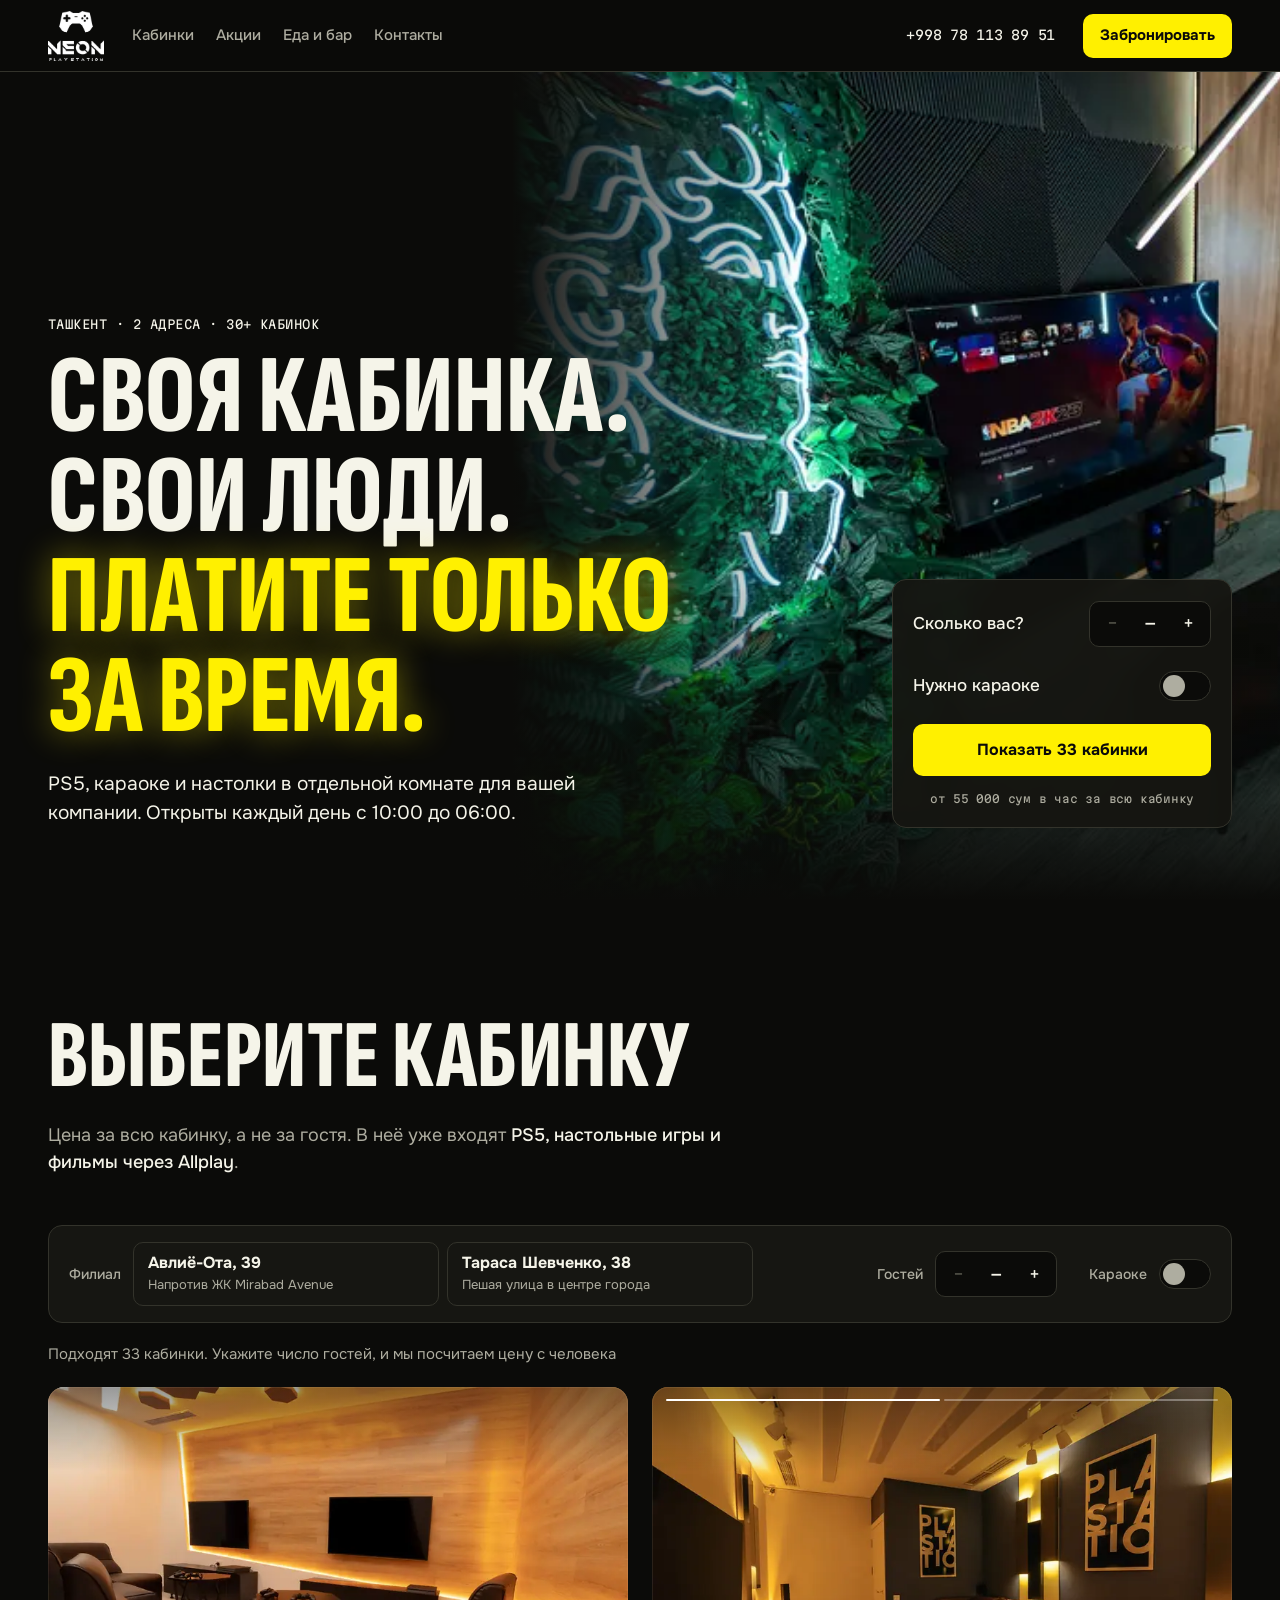
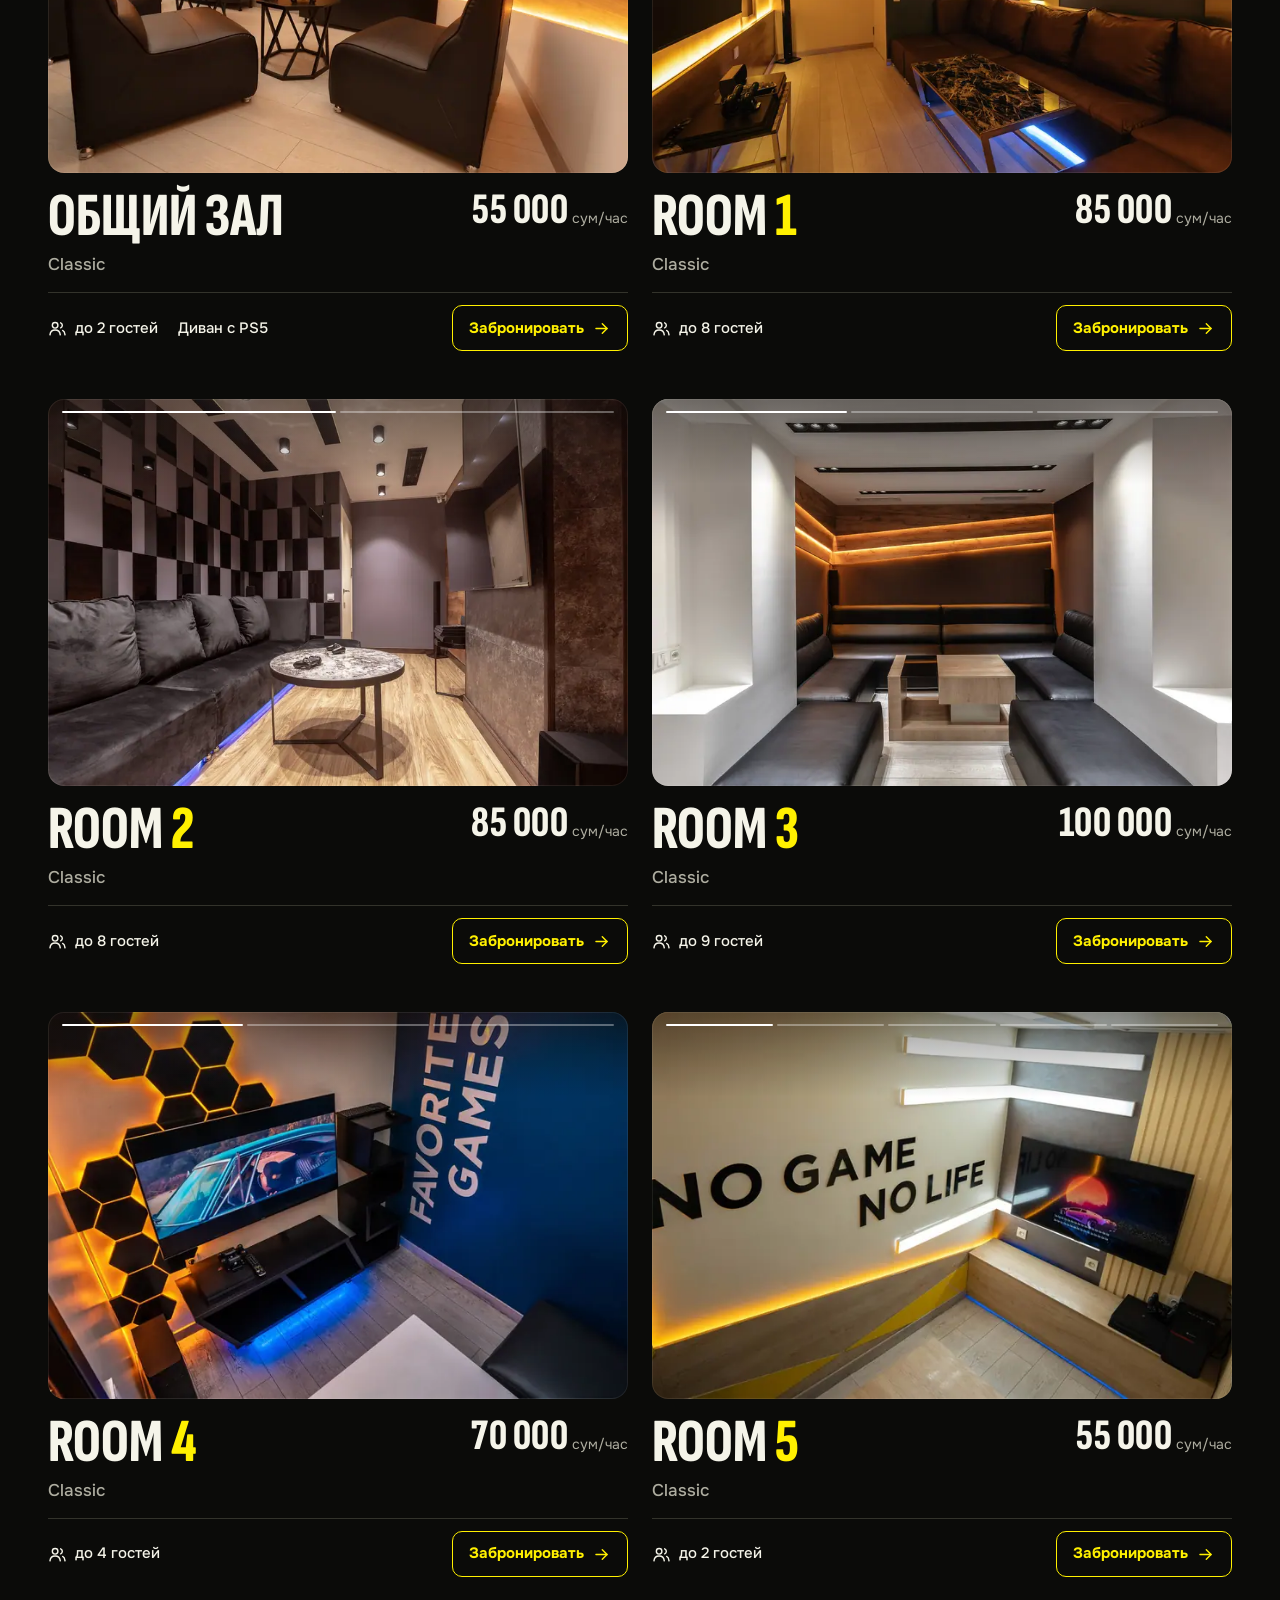
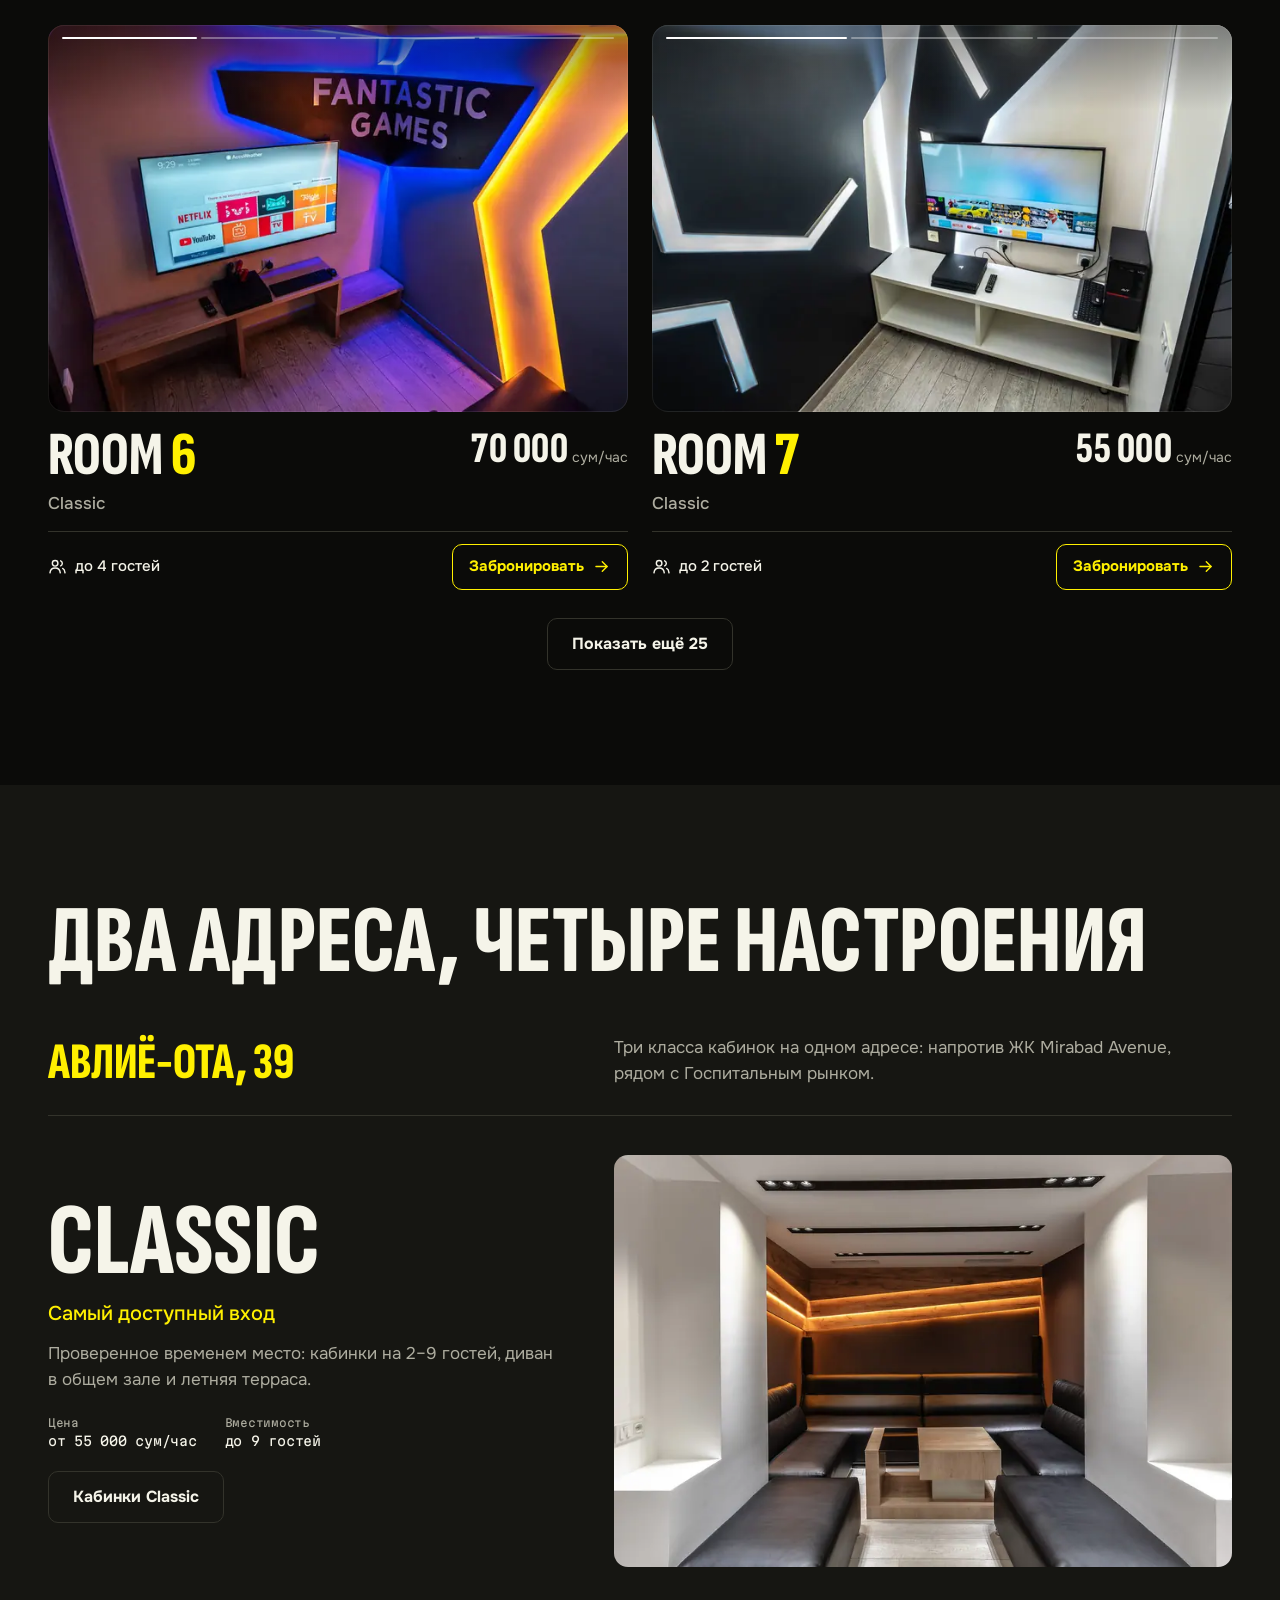
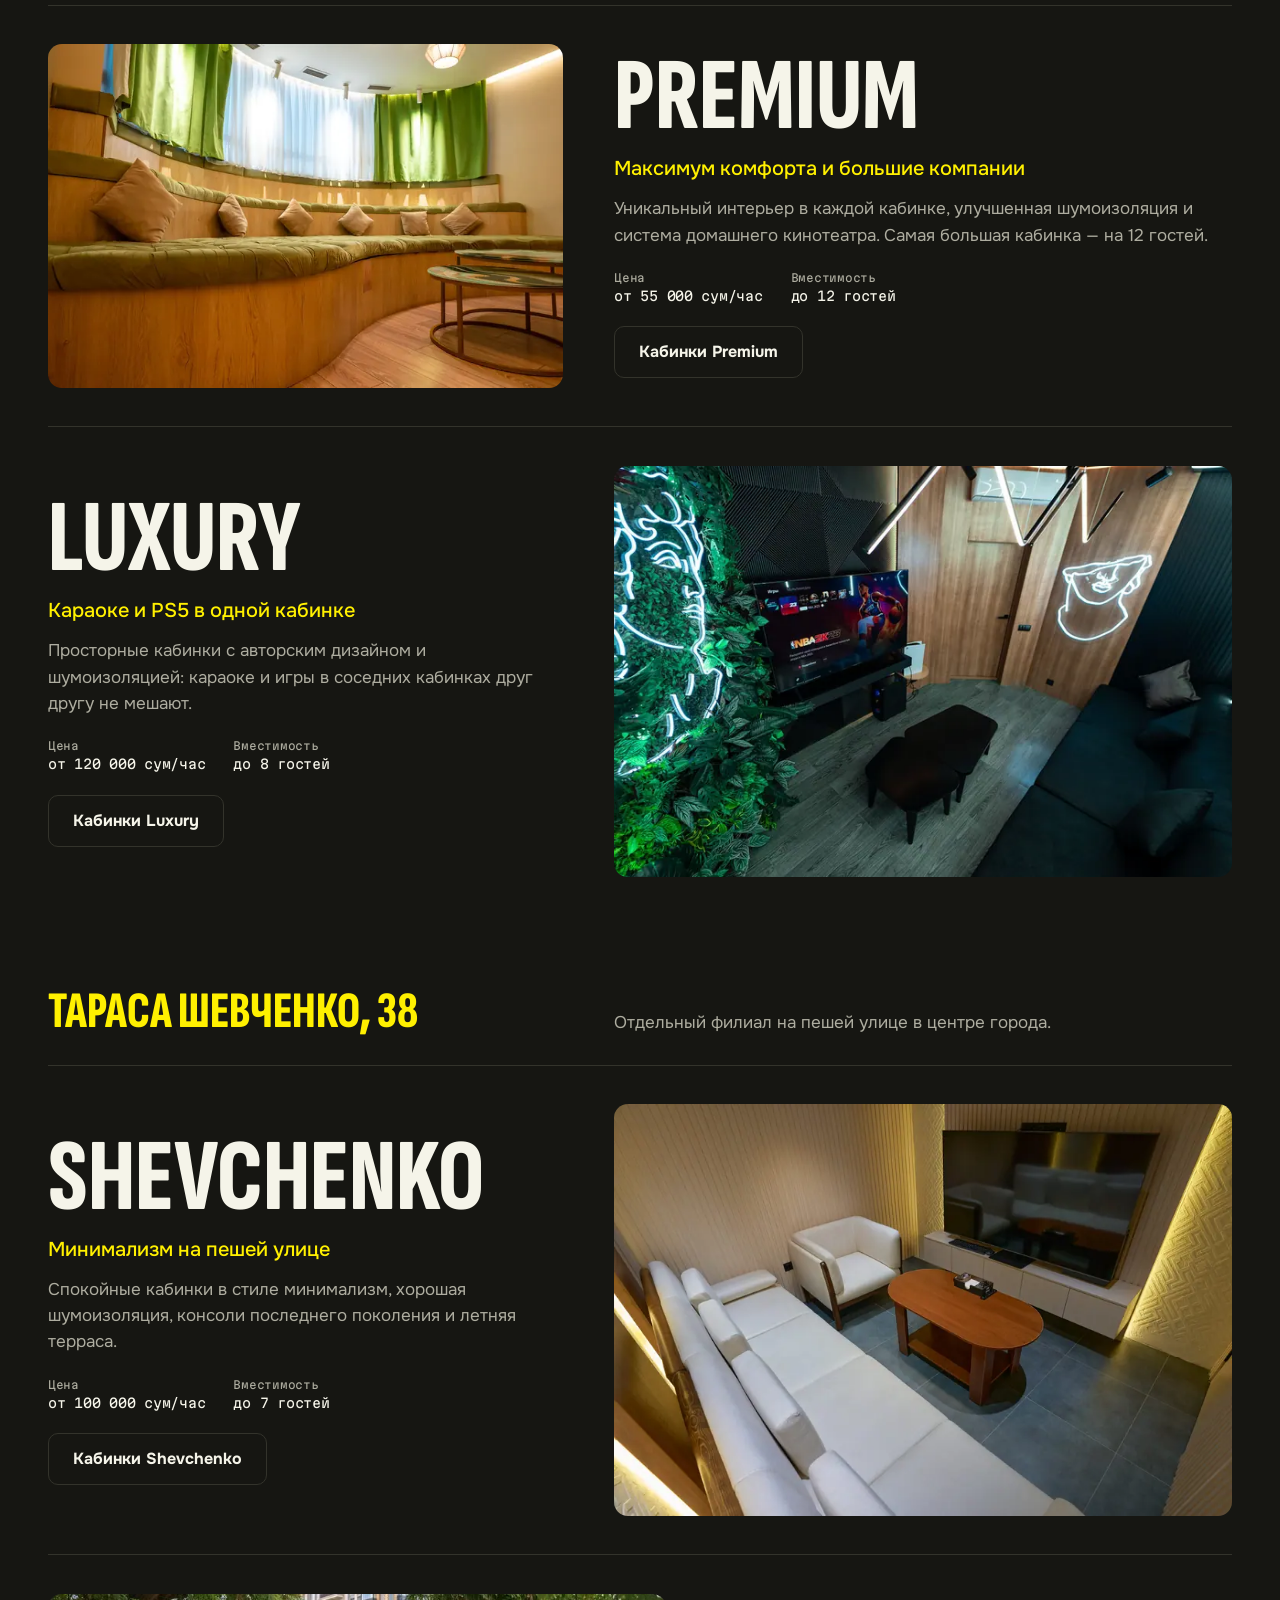
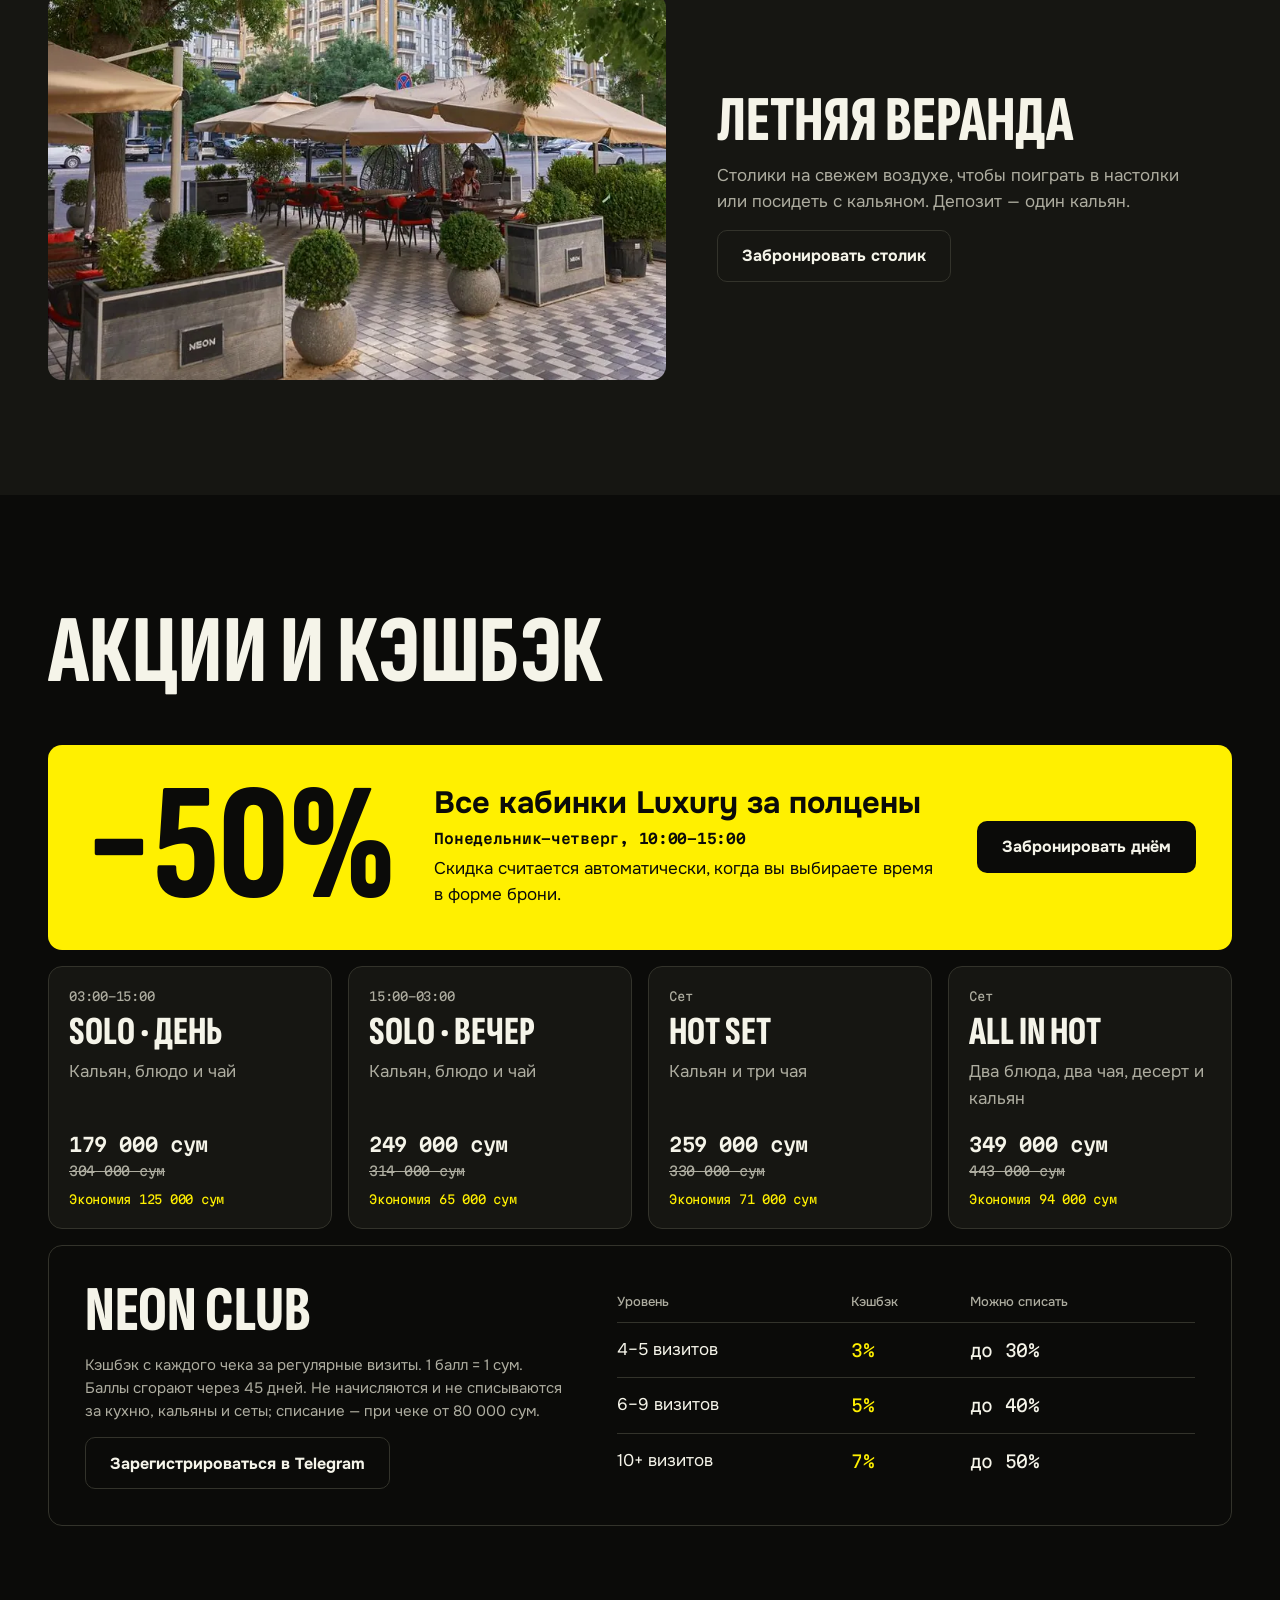
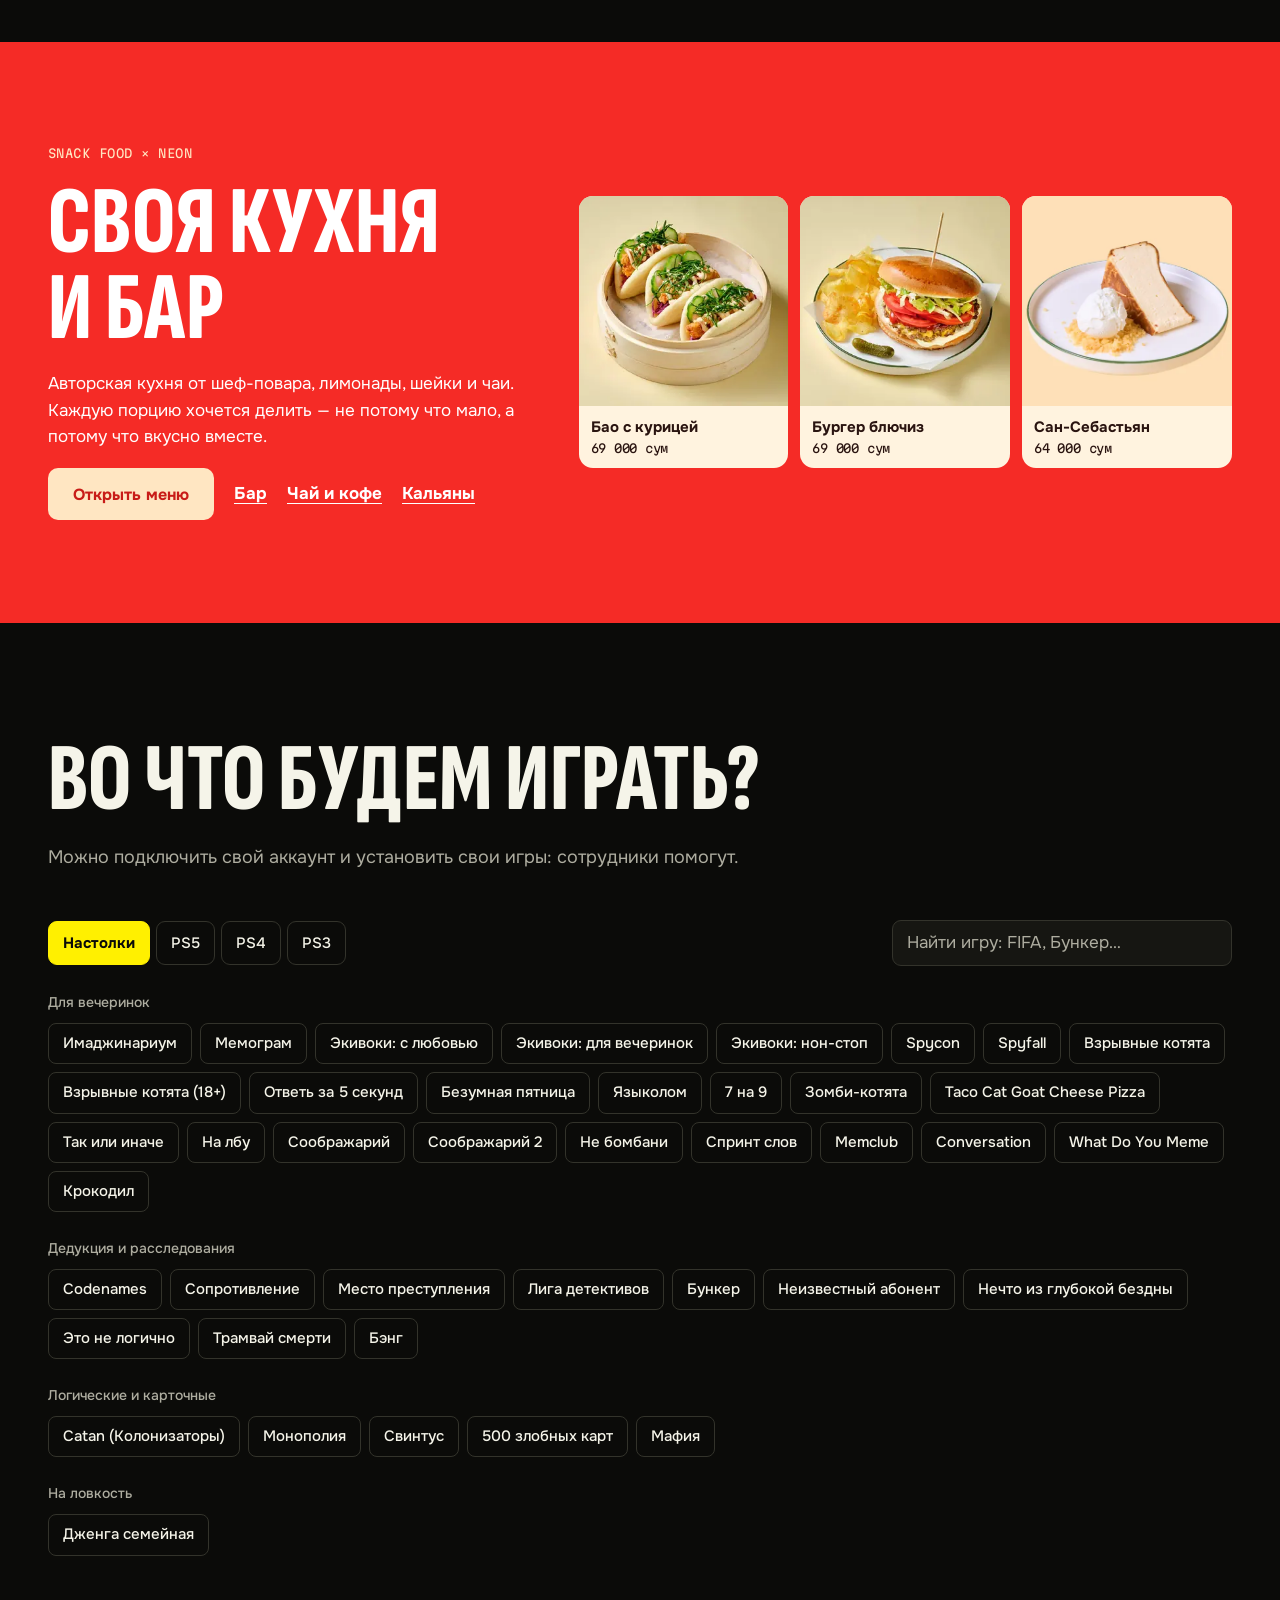
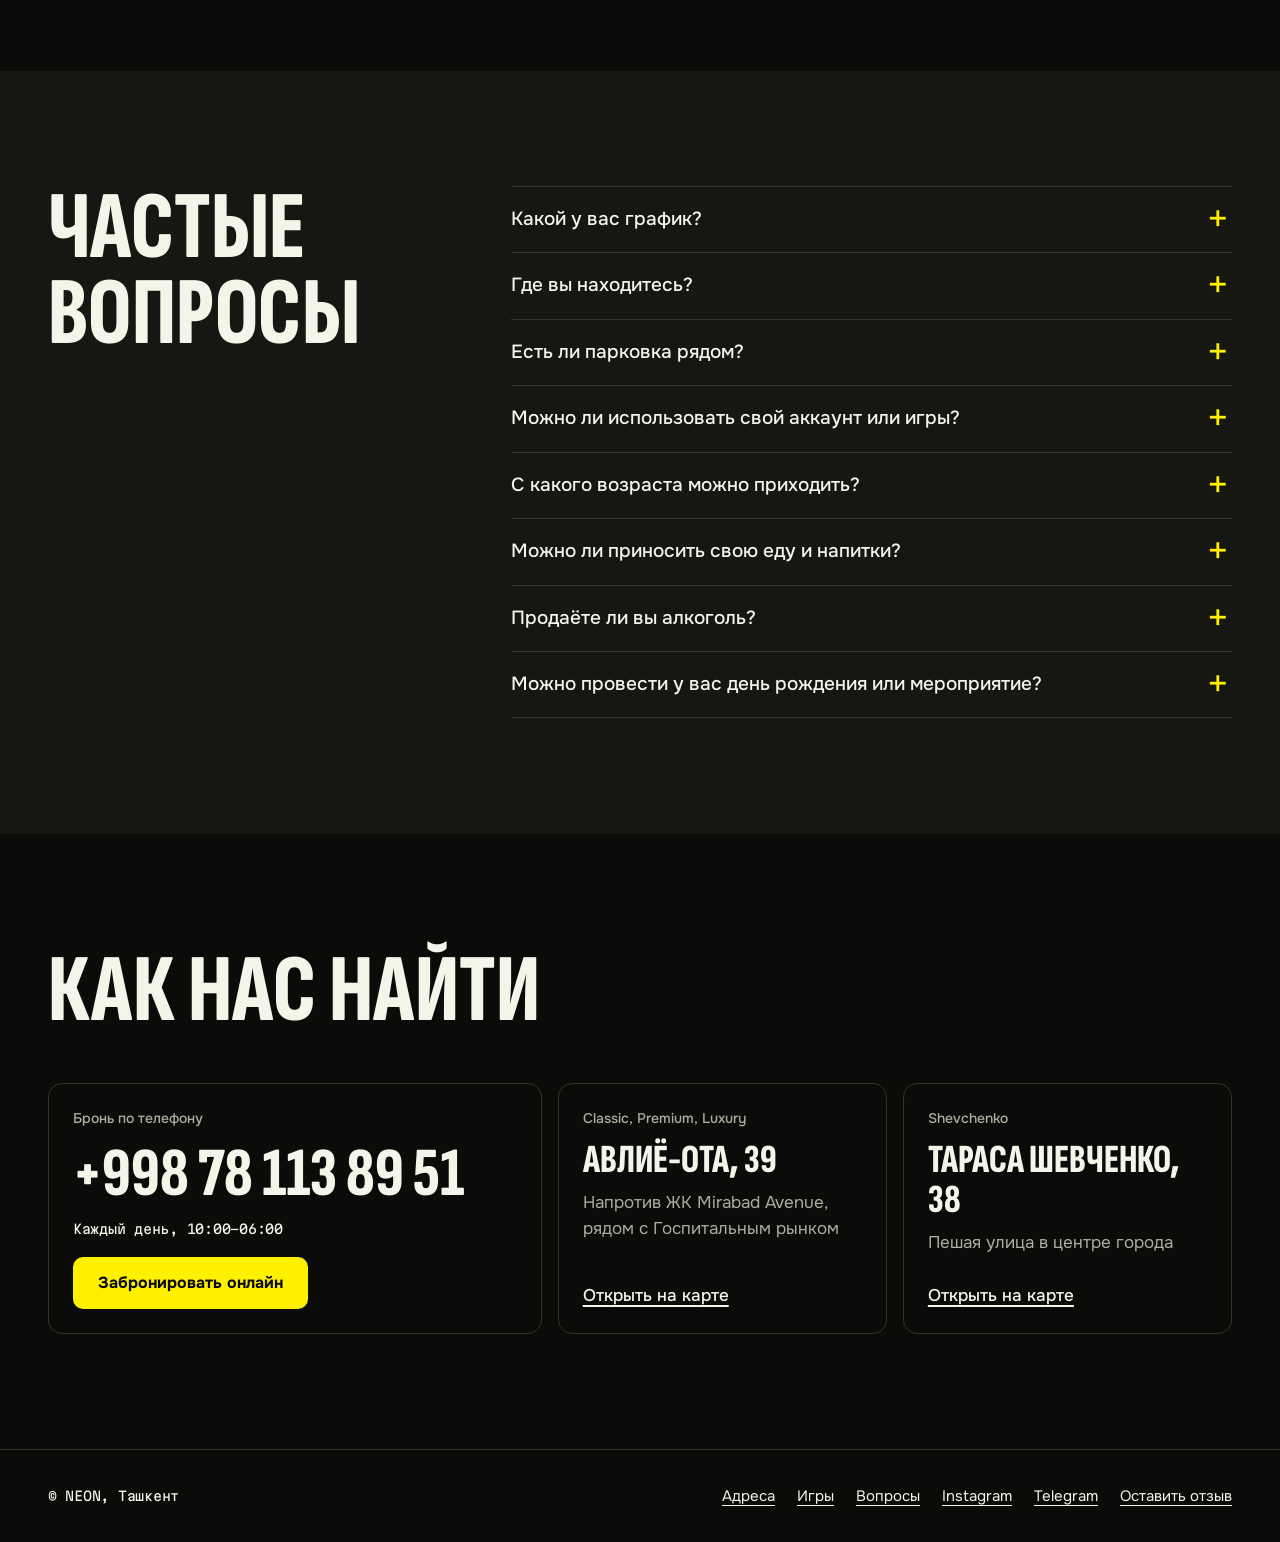
==== commit 7728fc8d: "Improve mobile navigation and serve photos as WebP Simplify the main menu, animate its closing, remo" ====
--- a/index.html
+++ b/index.html
@@ -8,8 +8,8 @@
   <meta name="theme-color" content="#0b0b09">
   <link rel="preconnect" href="https://fonts.googleapis.com">
   <link rel="preconnect" href="https://fonts.gstatic.com" crossorigin>
-  <link rel="preconnect" href="https://thb.tildacdn.net">
   <link href="https://fonts.googleapis.com/css2?family=Martian+Mono:wght@400;600&family=Onest:wght@400;500;700&family=Sofia+Sans+Extra+Condensed:wght@700;800&display=swap" rel="stylesheet">
+  <link rel="preload" as="image" type="image/webp" imagesrcset="img/tild3363-3566-4533-b564-633737363361-800.webp 800w, img/tild3363-3566-4533-b564-633737363361-1200.webp 1200w, img/tild3363-3566-4533-b564-633737363361-1600.webp 1600w" imagesizes="(max-width: 960px) 100vw, 60vw">
   <link rel="stylesheet" href="styles.css">
 </head>
 <body>
@@ -17,17 +17,18 @@
 
   <header class="site-header" id="top">
     <a class="logo" href="index.html" aria-label="NEON, на главную">
-      <img src="https://thb.tildacdn.net/tild3866-3061-4435-a433-343161316332/-/resize/160x/IMG_4835.PNG" alt="" width="60" height="54">
+      <img src="img/logo.webp" alt="" width="60" height="54">
     </a>
     <button class="nav-toggle" type="button" aria-expanded="false" aria-controls="nav">Меню</button>
     <nav class="nav" id="nav" aria-label="Основная навигация">
       <a href="#cabins">Кабинки</a>
-      <a href="#branches">Адреса</a>
       <a href="#offers">Акции</a>
       <a href="menu.html">Еда и бар</a>
-      <a href="#games">Игры</a>
-      <a href="#faq">Вопросы</a>
       <a href="#contacts">Контакты</a>
+      <div class="nav-actions">
+        <button class="btn btn-volt btn-block" type="button" data-book>Забронировать</button>
+        <a class="btn btn-ghost btn-block" href="tel:+998781138951">Позвонить</a>
+      </div>
     </nav>
     <a class="header-phone mono" data-phone href="tel:+998781138951">+998 78 113 89 51</a>
     <button class="btn btn-volt btn-sm header-cta" type="button" data-book>Забронировать</button>
@@ -36,9 +37,9 @@
   <main>
     <section class="hero" aria-labelledby="hero-title">
       <img class="hero-photo"
-        src="https://thb.tildacdn.net/tild3363-3566-4533-b564-633737363361/-/resize/1200x/__15.jpg"
-        srcset="https://thb.tildacdn.net/tild3363-3566-4533-b564-633737363361/-/resize/800x/__15.jpg 800w, https://thb.tildacdn.net/tild3363-3566-4533-b564-633737363361/-/resize/1200x/__15.jpg 1200w, https://thb.tildacdn.net/tild3363-3566-4533-b564-633737363361/-/resize/1680x/__15.jpg 1680w"
-        sizes="100vw" alt="Кабинка NEON: неоновый портрет на зелёной стене, телевизор с PS5 и диван" fetchpriority="high">
+        src="img/tild3363-3566-4533-b564-633737363361-1200.webp"
+        srcset="img/tild3363-3566-4533-b564-633737363361-800.webp 800w, img/tild3363-3566-4533-b564-633737363361-1200.webp 1200w, img/tild3363-3566-4533-b564-633737363361-1600.webp 1600w"
+        sizes="(max-width: 960px) 100vw, 60vw" alt="Кабинка NEON: неоновый портрет на зелёной стене, телевизор с PS5 и диван" fetchpriority="high">
       <div class="hero-inner wrap">
         <div class="hero-copy">
           <p class="eyebrow mono">Ташкент · 2 адреса · 30+ кабинок</p>
@@ -210,17 +211,15 @@
     <div class="wrap footer-inner">
       <span class="mono">© NEON, Ташкент</span>
       <nav aria-label="Ссылки в подвале" class="footer-links">
+        <a href="#branches">Адреса</a>
+        <a href="#games">Игры</a>
+        <a href="#faq">Вопросы</a>
         <a id="foot-ig" target="_blank" rel="noopener">Instagram</a>
         <a id="foot-tg" target="_blank" rel="noopener">Telegram</a>
         <a id="foot-review" target="_blank" rel="noopener">Оставить отзыв</a>
       </nav>
     </div>
   </footer>
-
-  <div class="mobile-bar">
-    <a class="btn btn-ghost" data-phone-only href="tel:+998781138951">Позвонить</a>
-    <button class="btn btn-volt" type="button" data-book>Забронировать</button>
-  </div>
 
   <dialog class="sheet" id="cabin-dialog" aria-labelledby="cabin-dialog-title">
     <button class="sheet-close" type="button" data-close aria-label="Закрыть">✕</button>
--- a/styles.css
+++ b/styles.css
@@ -82,8 +82,8 @@
 }
 .logo img { height: 50px; width: auto; }
 .nav { display: flex; gap: 22px; margin-right: auto; }
-.nav a { font-size: 15px; font-weight: 500; text-decoration: none; padding: 8px 0; color: var(--muted); }
-.nav a:hover { color: var(--volt); }
+.nav a:not(.btn) { font-size: 15px; font-weight: 500; text-decoration: none; padding: 8px 0; color: var(--muted); }
+.nav a:not(.btn):hover { color: var(--volt); }
 .nav-toggle { display: none; }
 .header-phone { font-size: 13px; text-decoration: none; white-space: nowrap; }
 .header-phone:hover { color: var(--volt); }
@@ -249,7 +249,7 @@
 .footer-links { display: flex; flex-wrap: wrap; gap: 6px 22px; font-size: 15px; }
 .footer-links a { min-height: 44px; display: inline-flex; align-items: center; text-underline-offset: 4px; }
 .footer-links a:hover { color: var(--volt); }
-.mobile-bar { display: none; }
+.nav-actions { display: none; }
 
 /* ——— Диалоги ——— */
 .sheet { width: min(620px, calc(100vw - 32px)); max-height: calc(100dvh - 48px); padding: 0; background: var(--panel); color: var(--text); border: 1px solid var(--line); border-radius: 18px; overflow-y: auto; overscroll-behavior: contain; }
@@ -404,7 +404,9 @@
   .header-cta { display: none; }
   .nav { display: none; position: absolute; left: 0; right: 0; top: 100%; flex-direction: column; gap: 0; padding: 8px var(--gutter) 16px; background: var(--ink); border-bottom: 1px solid var(--line); }
   .nav.open { display: flex; }
-  .nav a { padding: 12px 0; font-size: 18px; color: var(--text); }
+  .nav a:not(.btn) { padding: 14px 0; font-size: 20px; font-weight: 500; color: var(--text); border-bottom: 1px solid var(--line); }
+  .nav-actions { display: grid; gap: 8px; padding-top: 16px; }
+  .nav-toggle { min-width: 84px; }
   .hero { min-height: 0; }
   .hero-photo { left: 0; width: 100%; height: 270px; bottom: auto; object-position: 12% 50%; }
   .hero::after { background: linear-gradient(180deg, rgba(11,11,9,0) 110px, var(--ink) 270px); }
@@ -414,9 +416,7 @@
   .deal .btn { justify-self: start; }
   .club, .food-inner, .faq-layout { grid-template-columns: minmax(0, 1fr); }
   .faq h2 { position: static; }
-  .mobile-bar { position: fixed; z-index: 35; left: 0; right: 0; bottom: 0; display: grid; grid-template-columns: 1fr 1.6fr; gap: 8px; padding: 10px 16px calc(10px + env(safe-area-inset-bottom)); background: rgba(11, 11, 9, .96); border-top: 1px solid var(--line); }
-  body:not(.menu-page) { padding-bottom: calc(74px + env(safe-area-inset-bottom)); }
-}
+  }
 @media (max-width: 760px) {
   body { font-size: 16px; }
   .branch, .veranda { grid-template-columns: minmax(0, 1fr); }
@@ -484,7 +484,8 @@
 .sheet.closing::backdrop { animation: fade-out .18s ease-in forwards; }
 
 /* Выпадающие элементы: fade + slide-in-from-top */
-.nav.open { --enter-opacity: 0; --enter-y: -8px; animation: enter .18s ease-out; }
+.nav.open { --enter-opacity: 0; --enter-y: -8px; animation: enter .2s ease-out; }
+.nav.closing { --exit-opacity: 0; --exit-y: -8px; animation: exit .18s ease-in forwards; }
 .filter-categories { --enter-opacity: 0; --enter-y: -8px; animation: enter .2s ease-out; }
 
 /* Карточки кабинок: появляются друг за другом при смене набора */
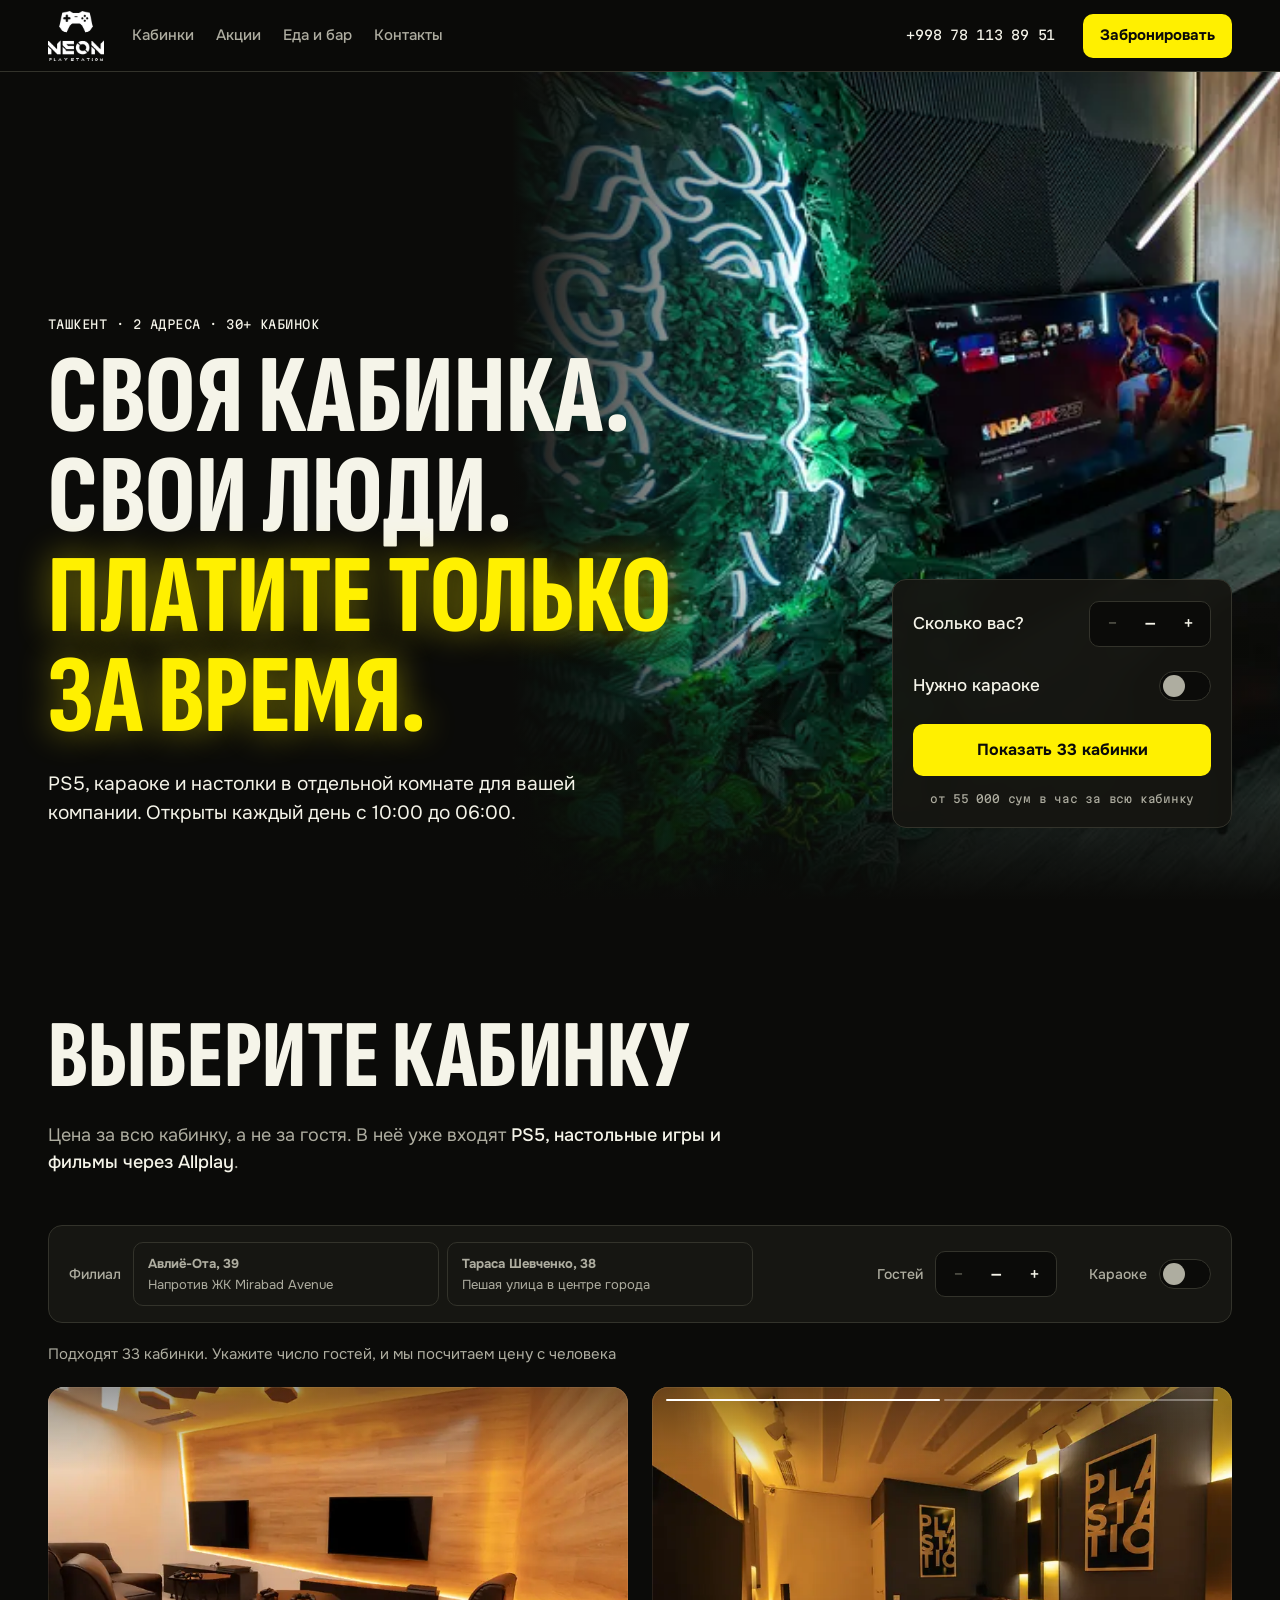
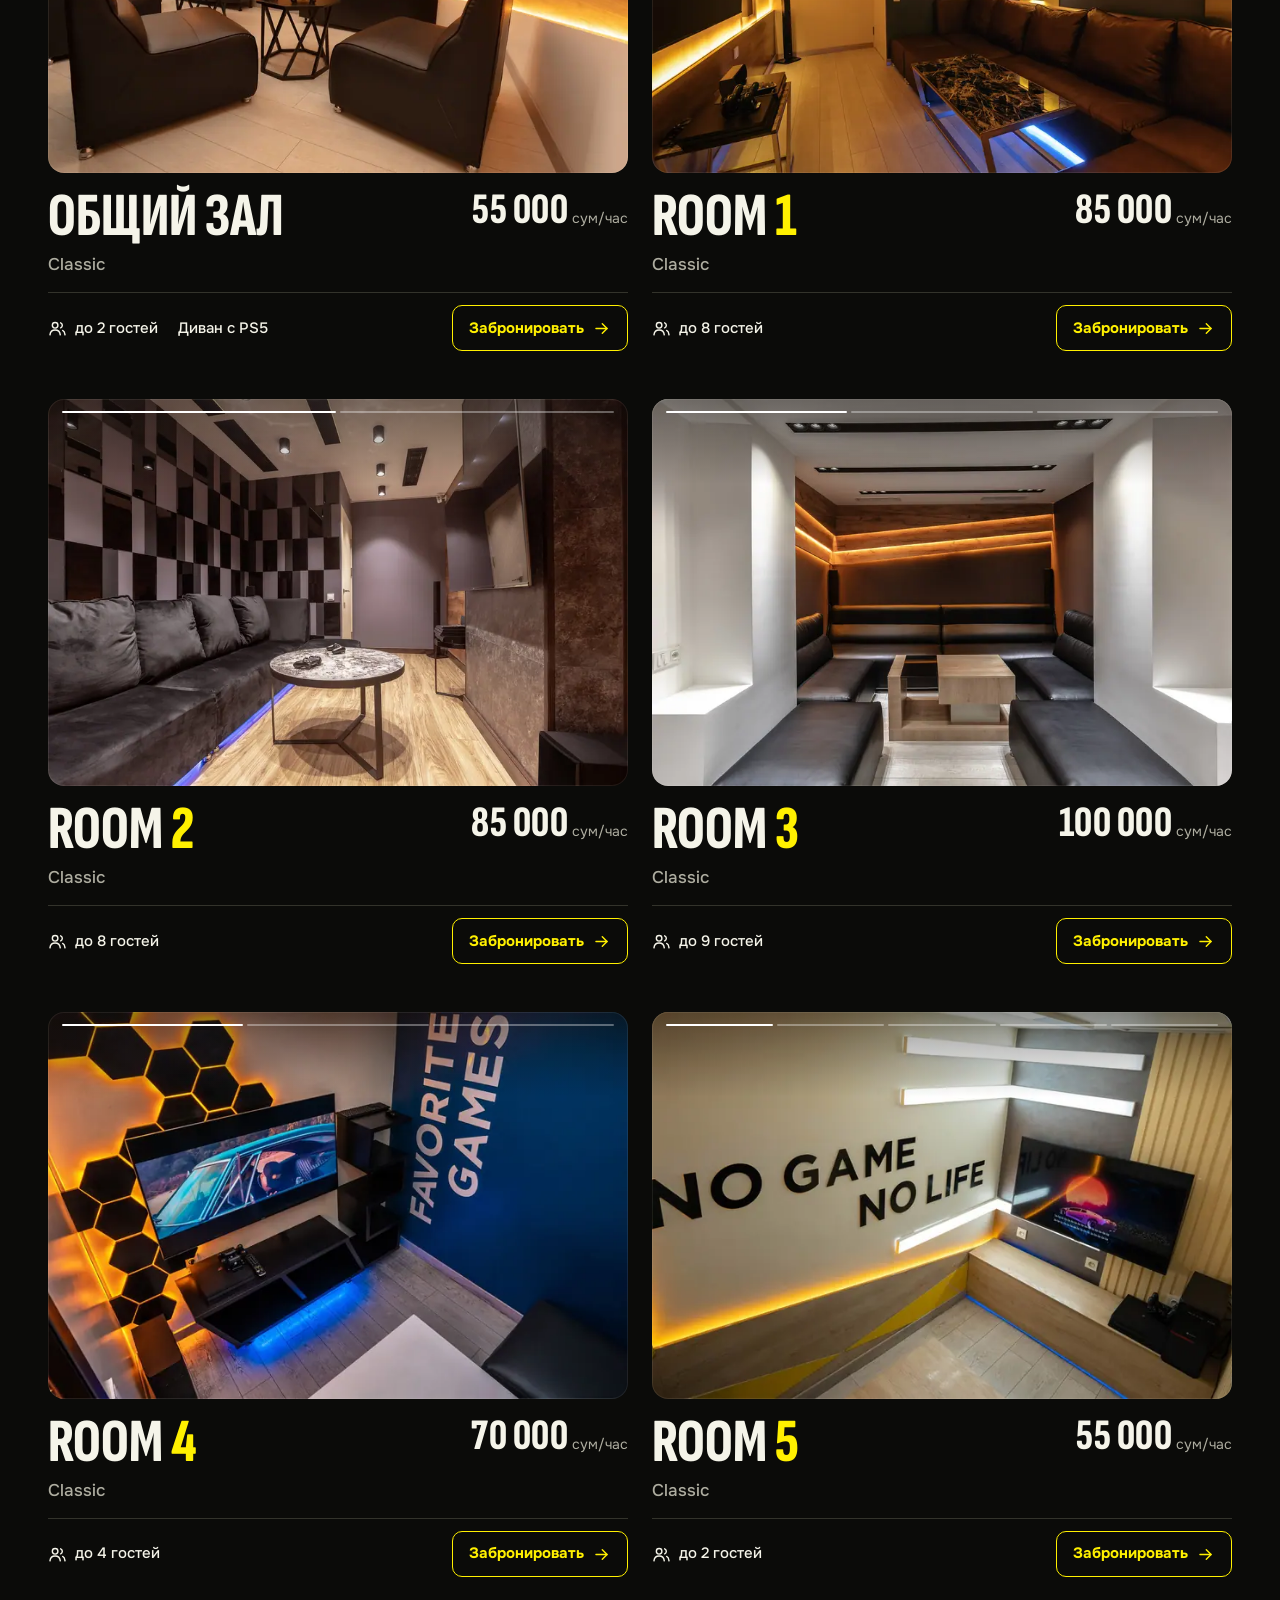
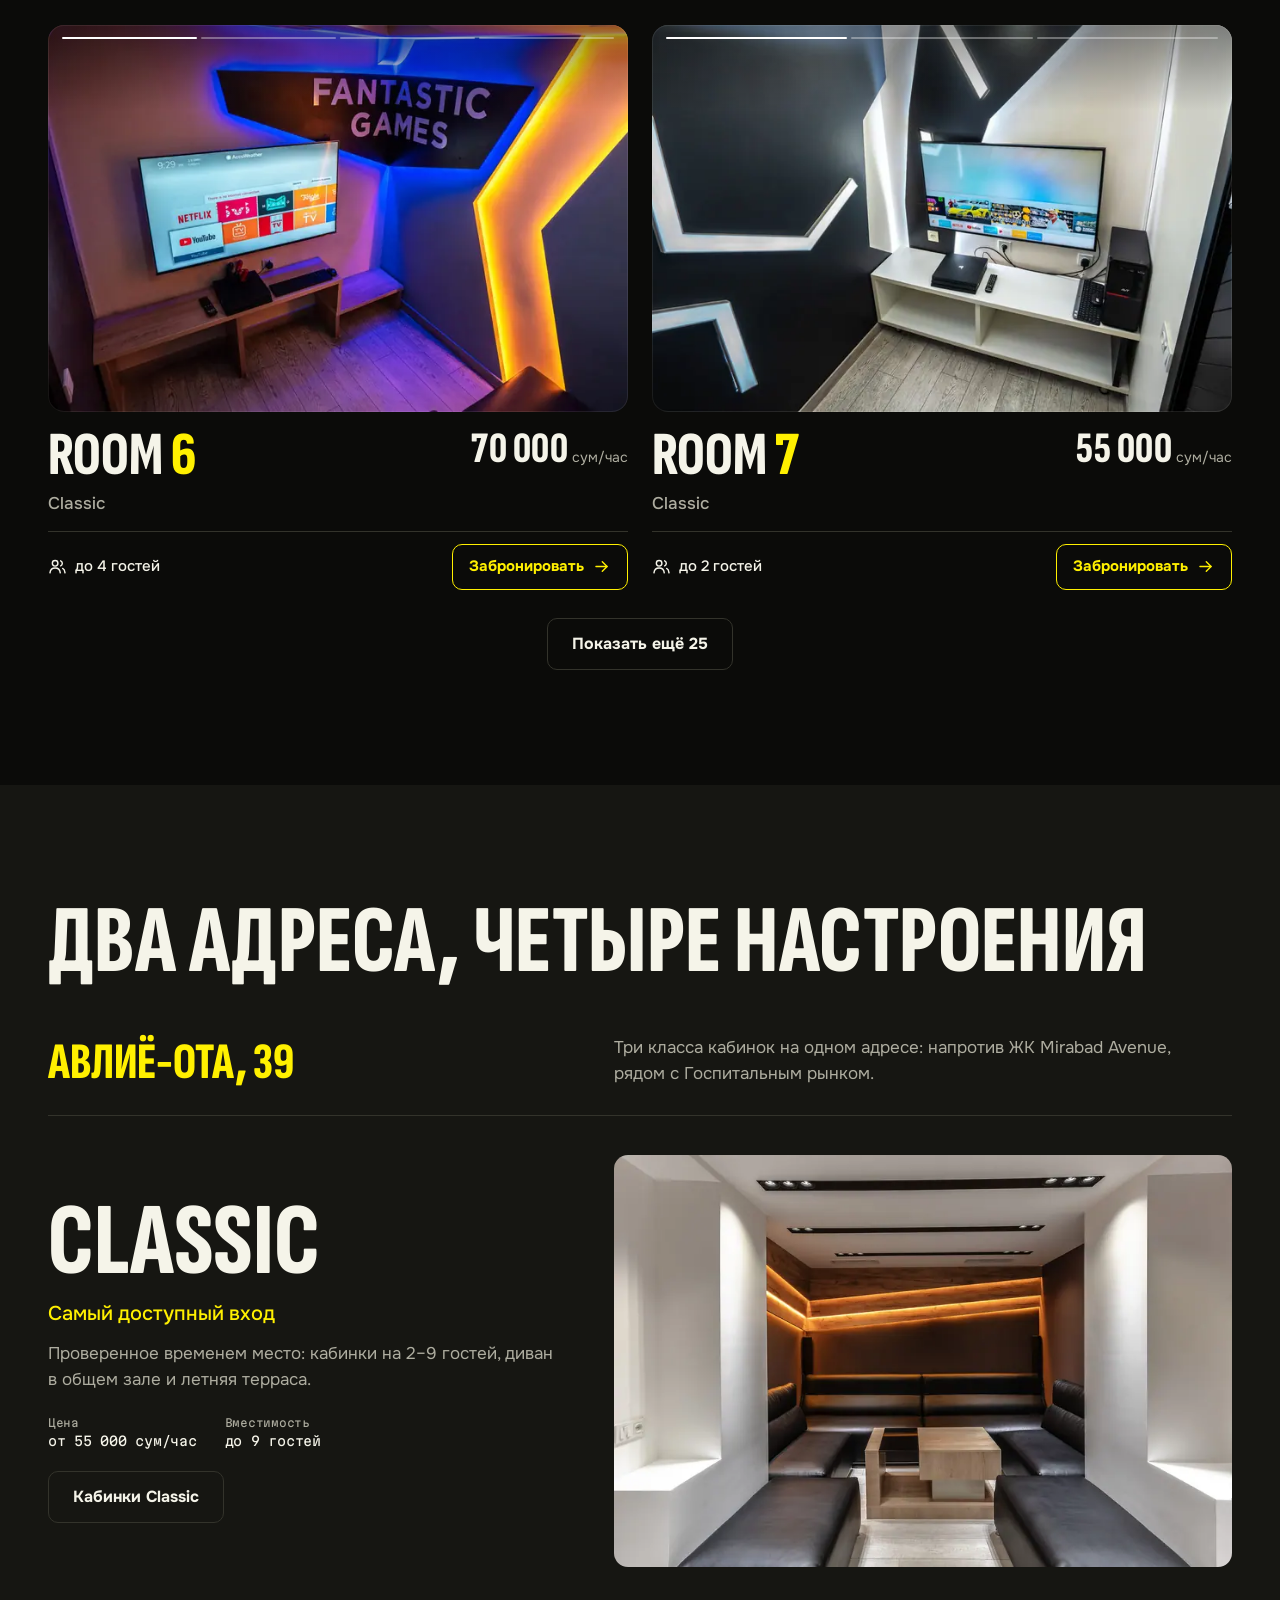
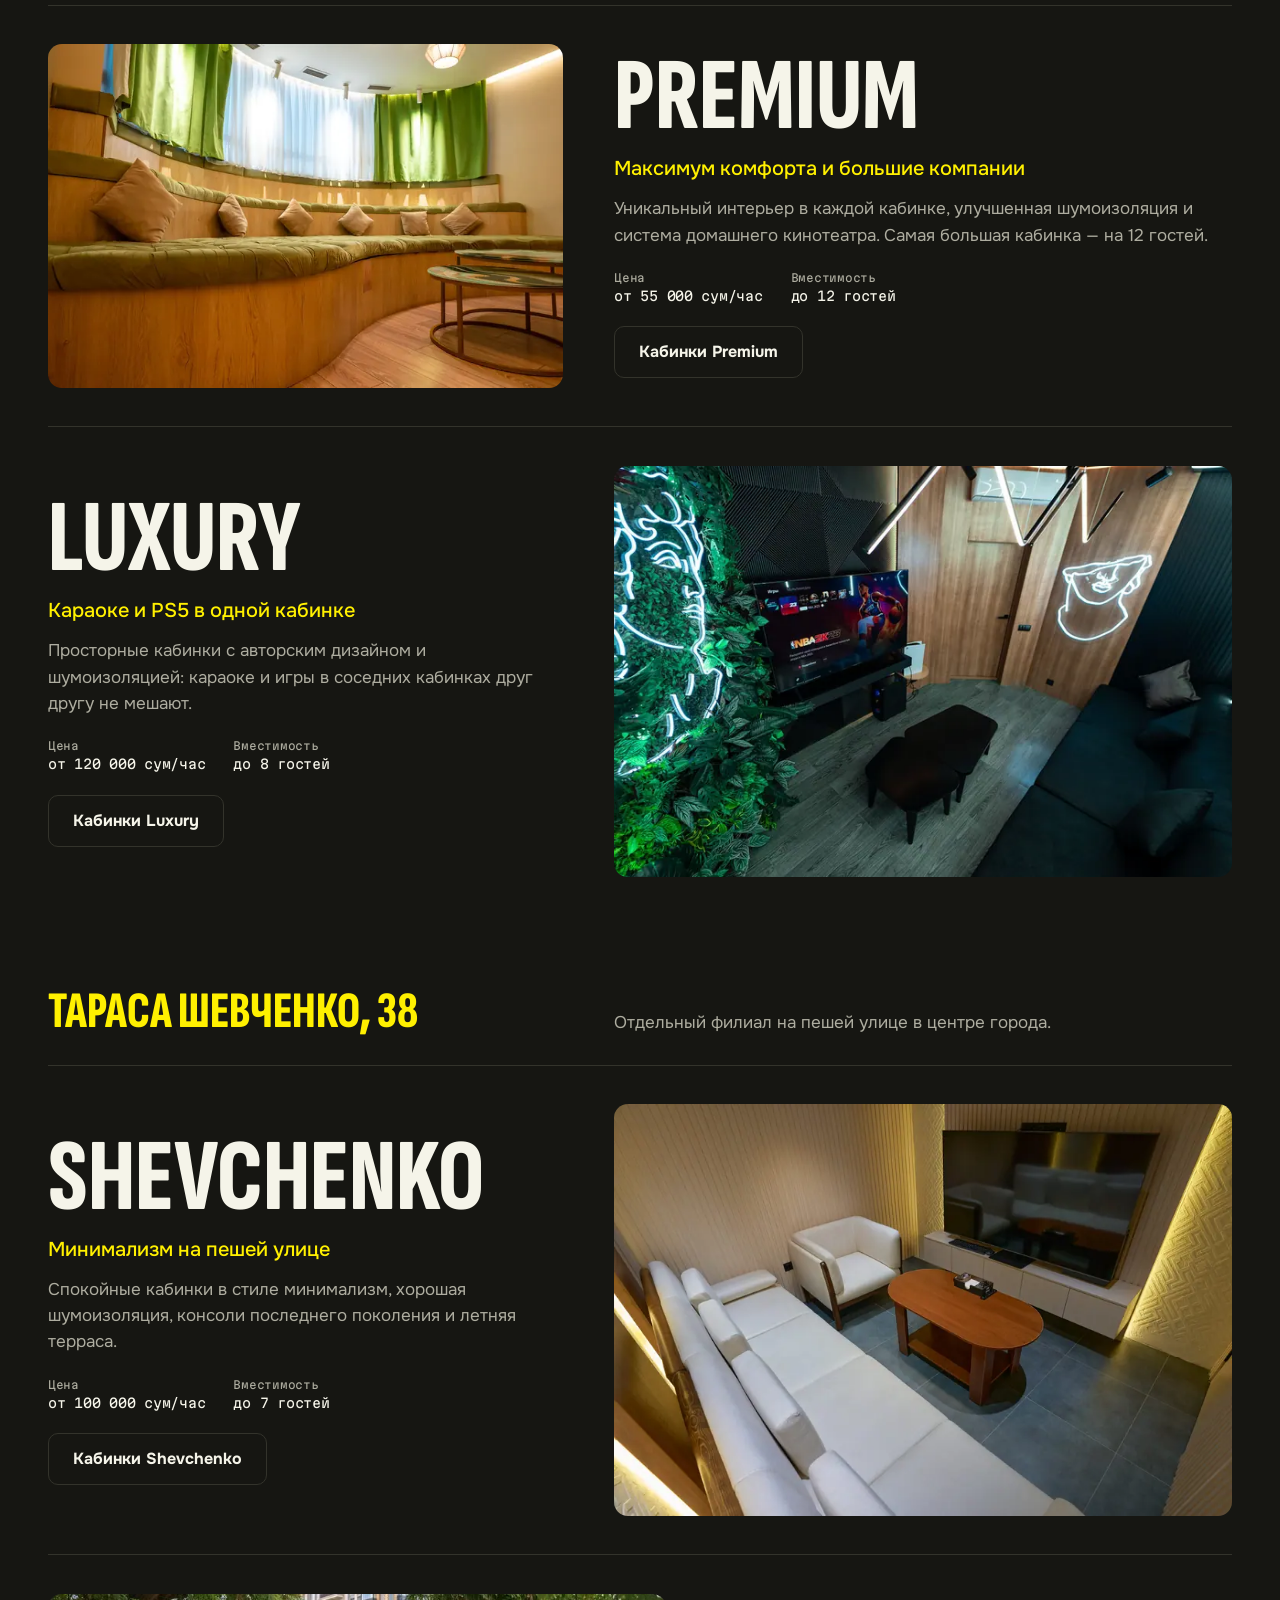
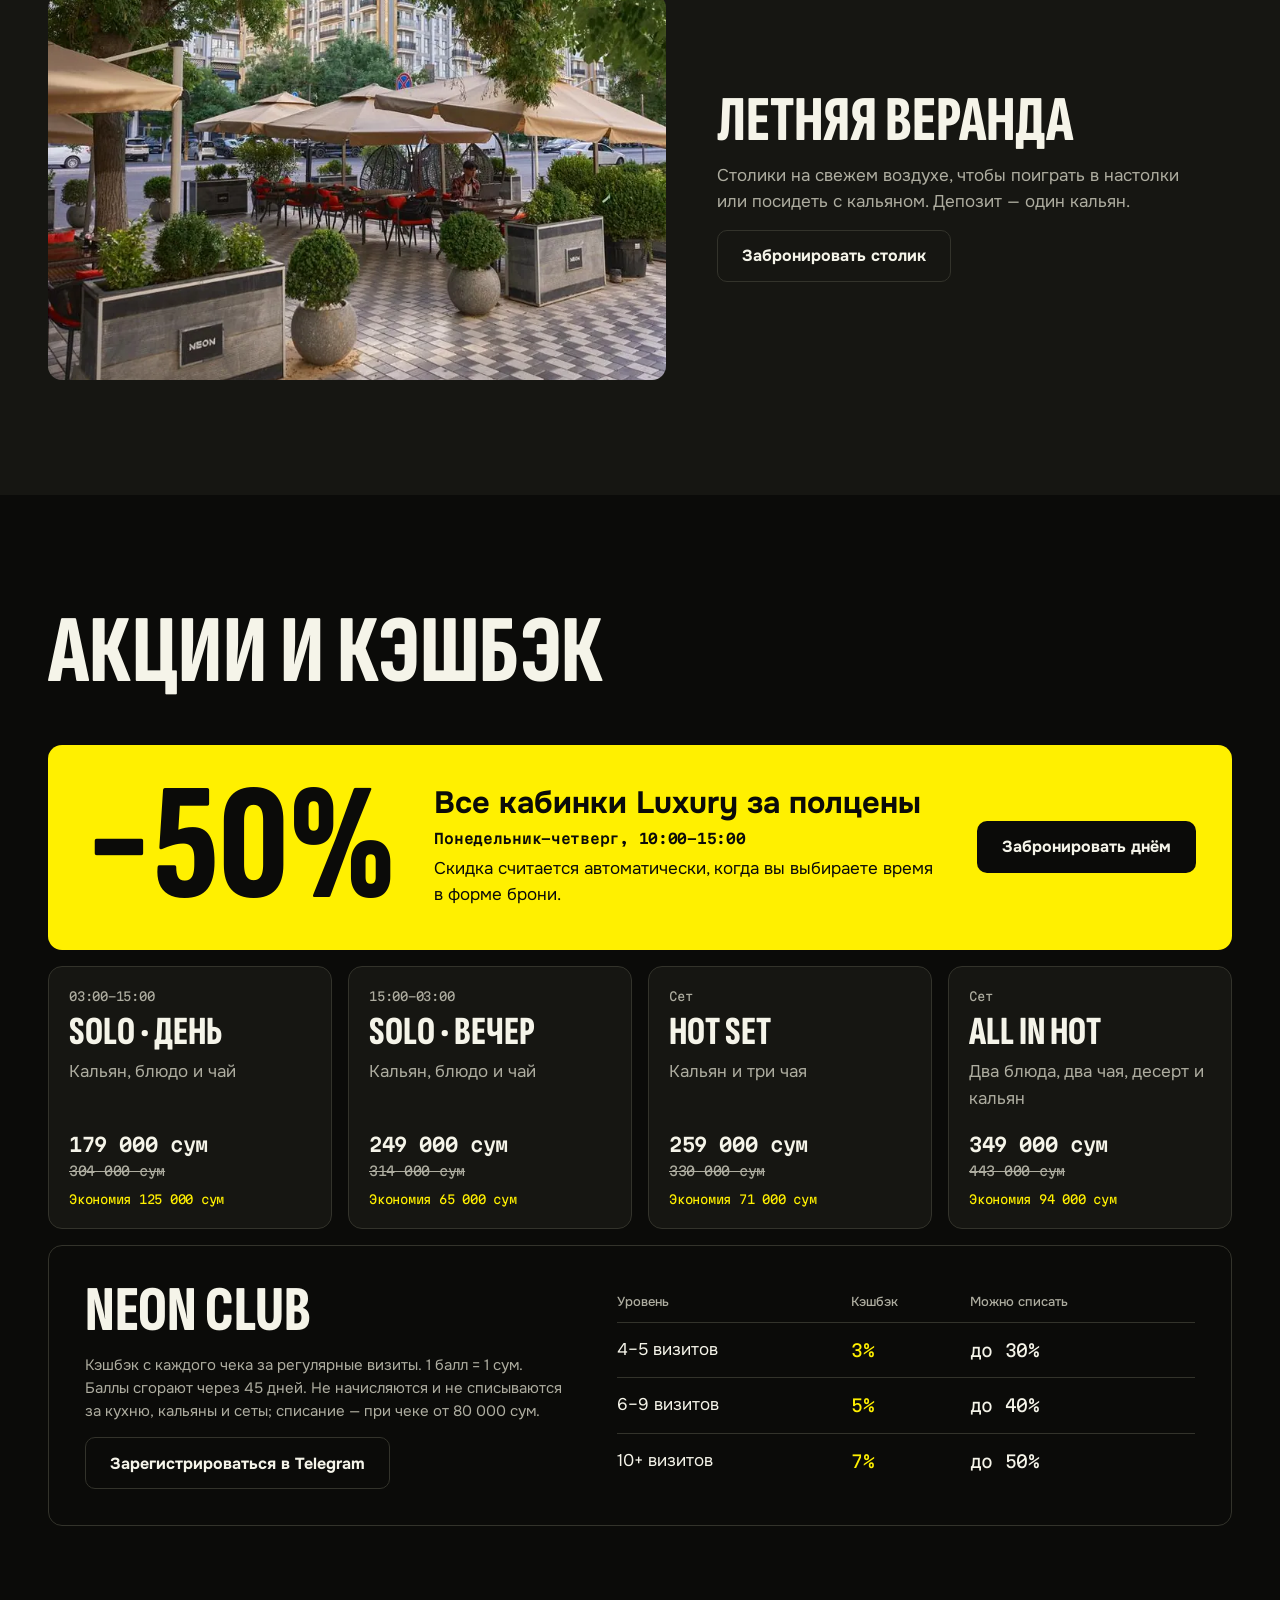
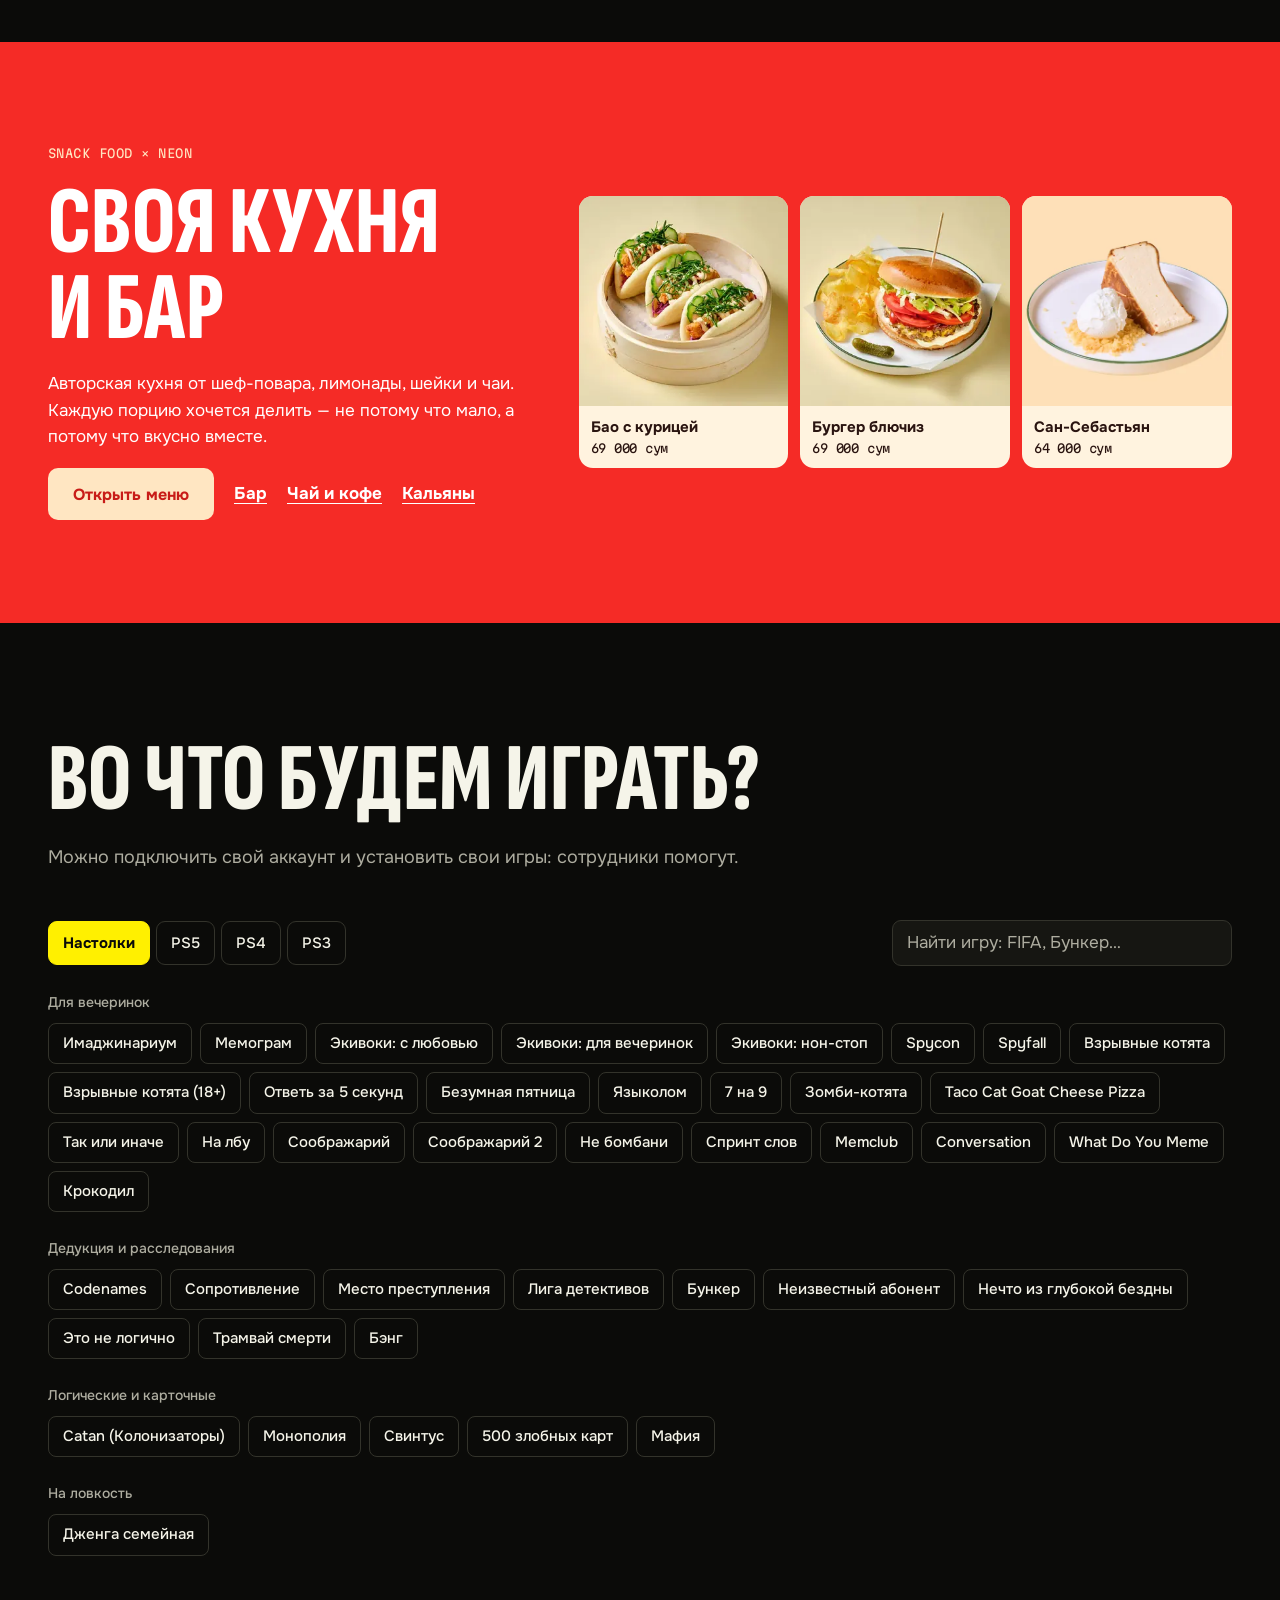
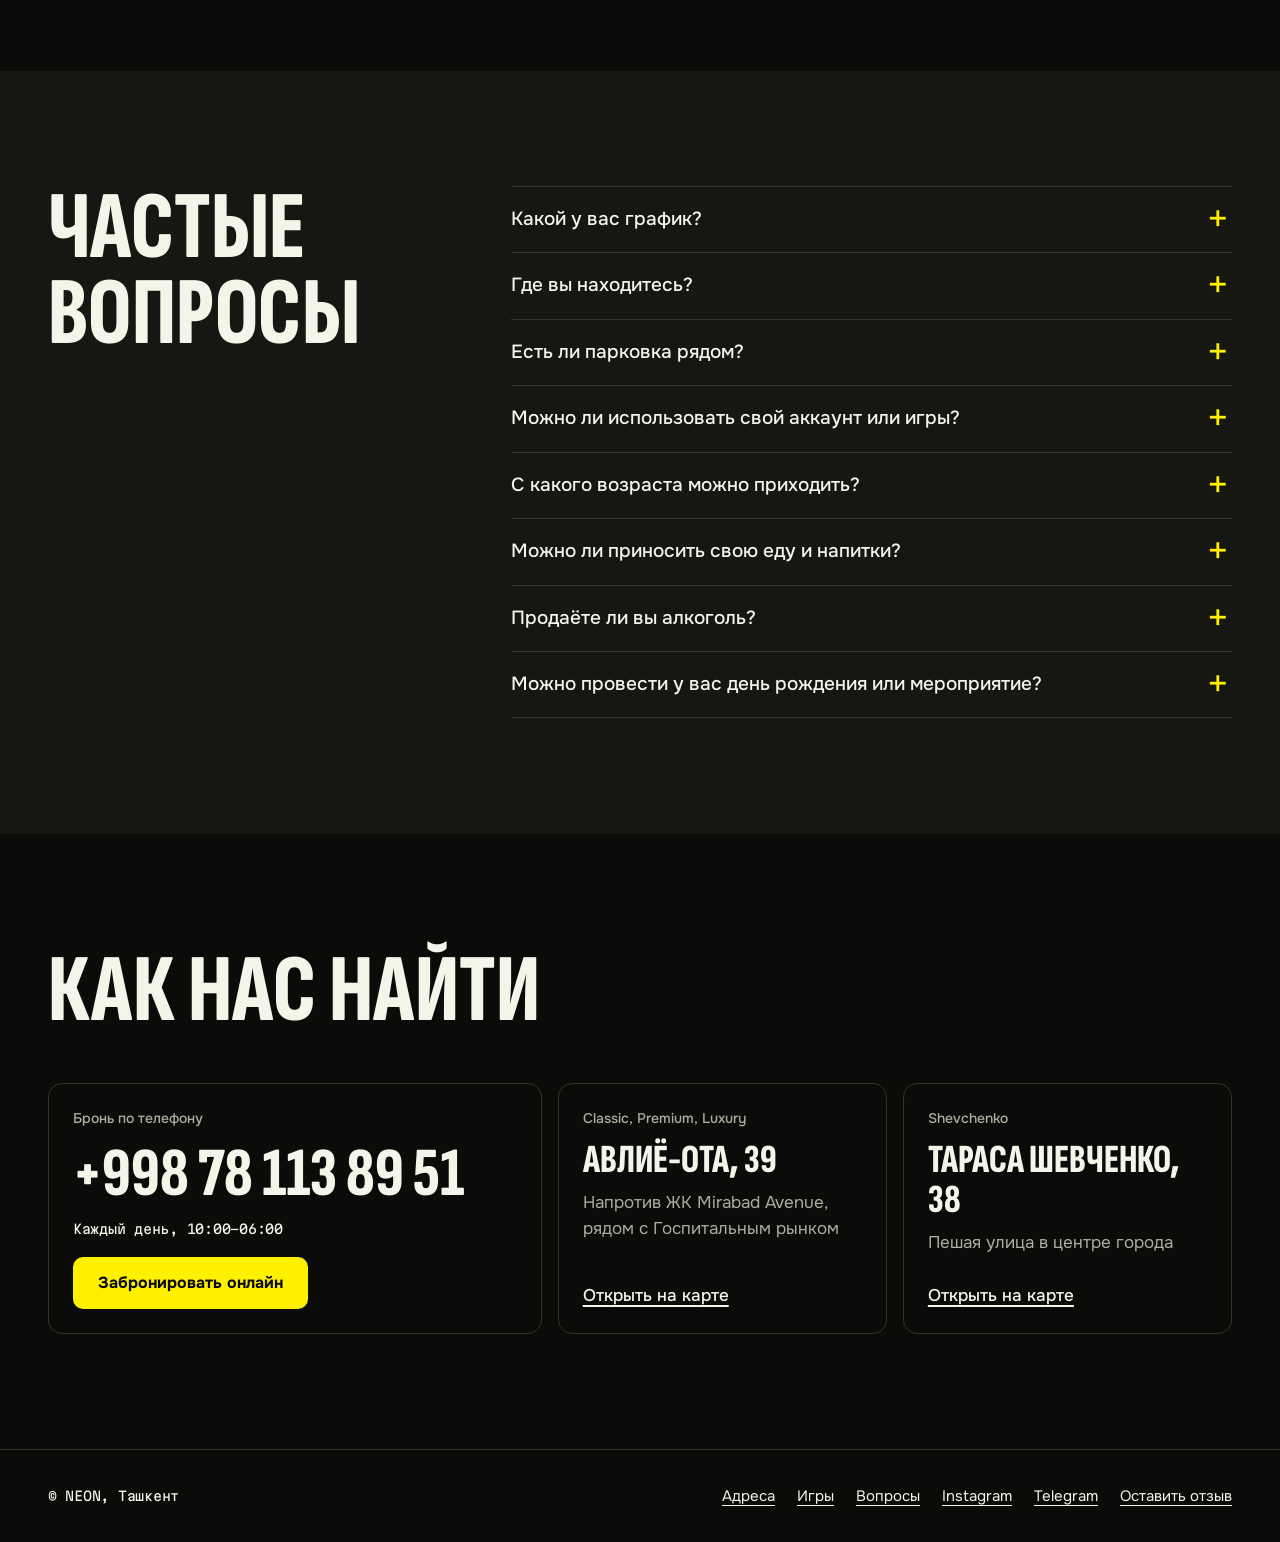
==== commit 6c2828e7: "Smooth mobile menu and simplify phone filters Animate the menu with transitions and a dimmed backdro" ====
--- a/index.html
+++ b/index.html
@@ -10,7 +10,7 @@
   <link rel="preconnect" href="https://fonts.gstatic.com" crossorigin>
   <link href="https://fonts.googleapis.com/css2?family=Martian+Mono:wght@400;600&family=Onest:wght@400;500;700&family=Sofia+Sans+Extra+Condensed:wght@700;800&display=swap" rel="stylesheet">
   <link rel="preload" as="image" type="image/webp" imagesrcset="img/tild3363-3566-4533-b564-633737363361-800.webp 800w, img/tild3363-3566-4533-b564-633737363361-1200.webp 1200w, img/tild3363-3566-4533-b564-633737363361-1600.webp 1600w" imagesizes="(max-width: 960px) 100vw, 60vw">
-  <link rel="stylesheet" href="styles.css">
+  <link rel="stylesheet" href="styles.css?v=20261106">
 </head>
 <body>
   <a class="skip" href="#cabins">Перейти к кабинкам</a>
@@ -33,6 +33,7 @@
     <a class="header-phone mono" data-phone href="tel:+998781138951">+998 78 113 89 51</a>
     <button class="btn btn-volt btn-sm header-cta" type="button" data-book>Забронировать</button>
   </header>
+  <div class="nav-scrim" aria-hidden="true"></div>
 
   <main>
     <section class="hero" aria-labelledby="hero-title">
@@ -46,6 +47,7 @@
           <h1 id="hero-title">Своя кабинка. Свои люди. <em>Платите только за&nbsp;время.</em></h1>
           <p class="hero-sub">PS5, караоке и настолки в отдельной комнате для вашей компании. Открыты каждый день с 10:00 до 06:00.</p>
         </div>
+        <a class="btn btn-volt hero-cta" href="#cabins">Выбрать кабинку</a>
         <form class="quick" id="quick" aria-label="Быстрый подбор кабинки">
           <div class="quick-row">
             <span class="quick-label" id="quick-guests-label">Сколько вас?</span>
@@ -294,8 +296,8 @@
     </div>
   </dialog>
 
-  <script src="data.js"></script>
-  <script src="app.js"></script>
-  <script src="motion.js"></script>
+  <script src="data.js?v=20261106"></script>
+  <script src="app.js?v=20261106"></script>
+  <script src="motion.js?v=20261106"></script>
 </body>
 </html>
--- a/styles.css
+++ b/styles.css
@@ -250,6 +250,9 @@
 .footer-links a { min-height: 44px; display: inline-flex; align-items: center; text-underline-offset: 4px; }
 .footer-links a:hover { color: var(--volt); }
 .nav-actions { display: none; }
+.nav-scrim { display: none; }
+.hero-cta { display: none; }
+.loc-short { display: none; }
 
 /* ——— Диалоги ——— */
 .sheet { width: min(620px, calc(100vw - 32px)); max-height: calc(100dvh - 48px); padding: 0; background: var(--panel); color: var(--text); border: 1px solid var(--line); border-radius: 18px; overflow-y: auto; overscroll-behavior: contain; }
@@ -403,7 +406,6 @@
   .nav-toggle { display: block; min-height: 44px; padding: 8px 14px; background: none; border: 1px solid var(--line); border-radius: 9px; order: 2; font-weight: 500; }
   .header-cta { display: none; }
   .nav { display: none; position: absolute; left: 0; right: 0; top: 100%; flex-direction: column; gap: 0; padding: 8px var(--gutter) 16px; background: var(--ink); border-bottom: 1px solid var(--line); }
-  .nav.open { display: flex; }
   .nav a:not(.btn) { padding: 14px 0; font-size: 20px; font-weight: 500; color: var(--text); border-bottom: 1px solid var(--line); }
   .nav-actions { display: grid; gap: 8px; padding-top: 16px; }
   .nav-toggle { min-width: 84px; }
@@ -484,8 +486,6 @@
 .sheet.closing::backdrop { animation: fade-out .18s ease-in forwards; }
 
 /* Выпадающие элементы: fade + slide-in-from-top */
-.nav.open { --enter-opacity: 0; --enter-y: -8px; animation: enter .2s ease-out; }
-.nav.closing { --exit-opacity: 0; --exit-y: -8px; animation: exit .18s ease-in forwards; }
 .filter-categories { --enter-opacity: 0; --enter-y: -8px; animation: enter .2s ease-out; }
 
 /* Карточки кабинок: появляются друг за другом при смене набора */
@@ -513,7 +513,52 @@
   .sheet.closing { --exit-opacity: 1; --exit-scale: 1; --exit-y: 100%; animation: exit .18s ease-in forwards; }
 }
 
+/* ——— Мобильное меню: выезжает и уезжает за .3 с, под ним плавно затемняется страница ——— */
+@media (max-width: 960px) {
+  .nav {
+    display: flex; visibility: hidden; opacity: 0; pointer-events: none;
+    clip-path: inset(0 0 100% 0); transform: translateY(-12px);
+    transition: clip-path .3s cubic-bezier(.4, 0, .2, 1), opacity .3s ease, transform .3s cubic-bezier(.4, 0, .2, 1), visibility 0s linear .3s;
+  }
+  .nav.open {
+    visibility: visible; opacity: 1; pointer-events: auto;
+    clip-path: inset(0 0 -20px 0); transform: none;
+    transition: clip-path .34s cubic-bezier(.2, .7, .2, 1), opacity .24s ease, transform .34s cubic-bezier(.2, .7, .2, 1), visibility 0s;
+  }
+  .nav-scrim {
+    display: block; position: fixed; inset: 0; z-index: 39; background: rgba(0, 0, 0, .6);
+    visibility: hidden; opacity: 0; transition: opacity .3s ease, visibility 0s linear .3s;
+  }
+  .nav-scrim.open { visibility: visible; opacity: 1; transition: opacity .3s ease, visibility 0s; }
+
+  /* Первый экран: вместо дублирующих фильтров одна кнопка */
+  .quick { display: none; }
+  .hero-cta { display: inline-flex; justify-self: start; }
+}
+
+/* ——— Панель подбора на телефоне: компактно, без подписей и подсказок ——— */
+@media (max-width: 760px) {
+  .filters { display: grid; grid-template-columns: minmax(0, 1fr) auto; align-items: center; gap: 10px 12px; padding: 10px; }
+  .filter-location, .filter-categories { grid-column: 1 / -1; }
+  .filter-location > .filter-label, .filter-categories > .filter-label { display: none; }
+  .location-options { grid-template-columns: repeat(2, minmax(0, 1fr)); gap: 6px; }
+  .location-options button { min-height: 46px; padding: 8px; text-align: center; align-content: center; }
+  .location-options strong { font-size: 15px; }
+  .loc-full, .loc-hint { display: none; }
+  .loc-short { display: inline; }
+  .filter-categories { padding: 0; }
+  .filters > .filter-group { justify-content: flex-start; gap: 8px; min-height: 44px; }
+  .filters > .toggle { justify-self: end; }
+  .filters .stepper button { width: 40px; height: 40px; }
+  #cabins .section-lead { font-size: 15px; }
+  #cabins .section-head { gap: 10px; margin-bottom: 16px; }
+  .result-count { margin-block: 12px; font-size: 14px; }
+  .finder { padding-top: 40px; }
+}
+
 @media (prefers-reduced-motion: reduce) {
   *, *::before, *::after, ::backdrop { animation: none !important; transition: none !important; }
   .reveal { opacity: 1; transform: none; }
-}
+  .nav, .nav-scrim { transform: none !important; clip-path: none !important; transition: opacity .2s ease, visibility 0s linear .2s !important; }
+  .nav.open, .nav-scrim.open { transition: opacity .2s ease, visibility 0s !important; }
+}
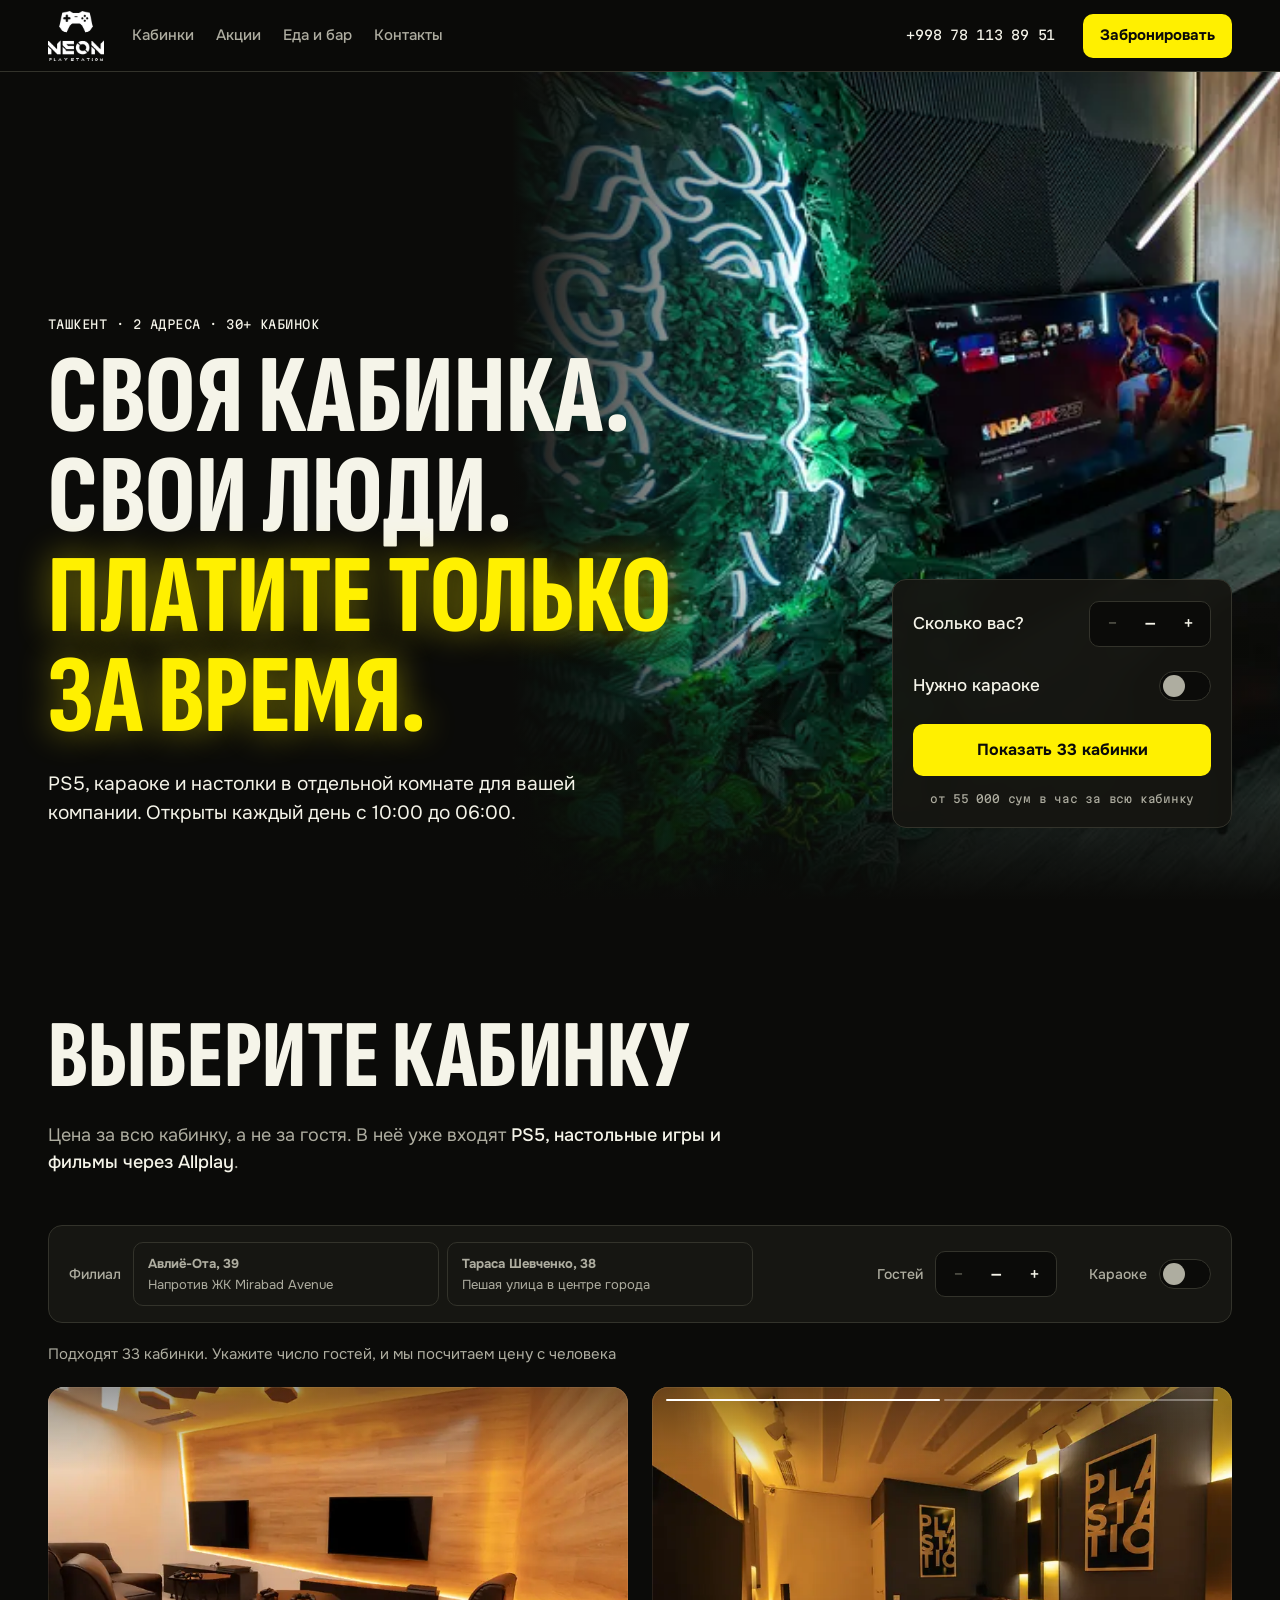
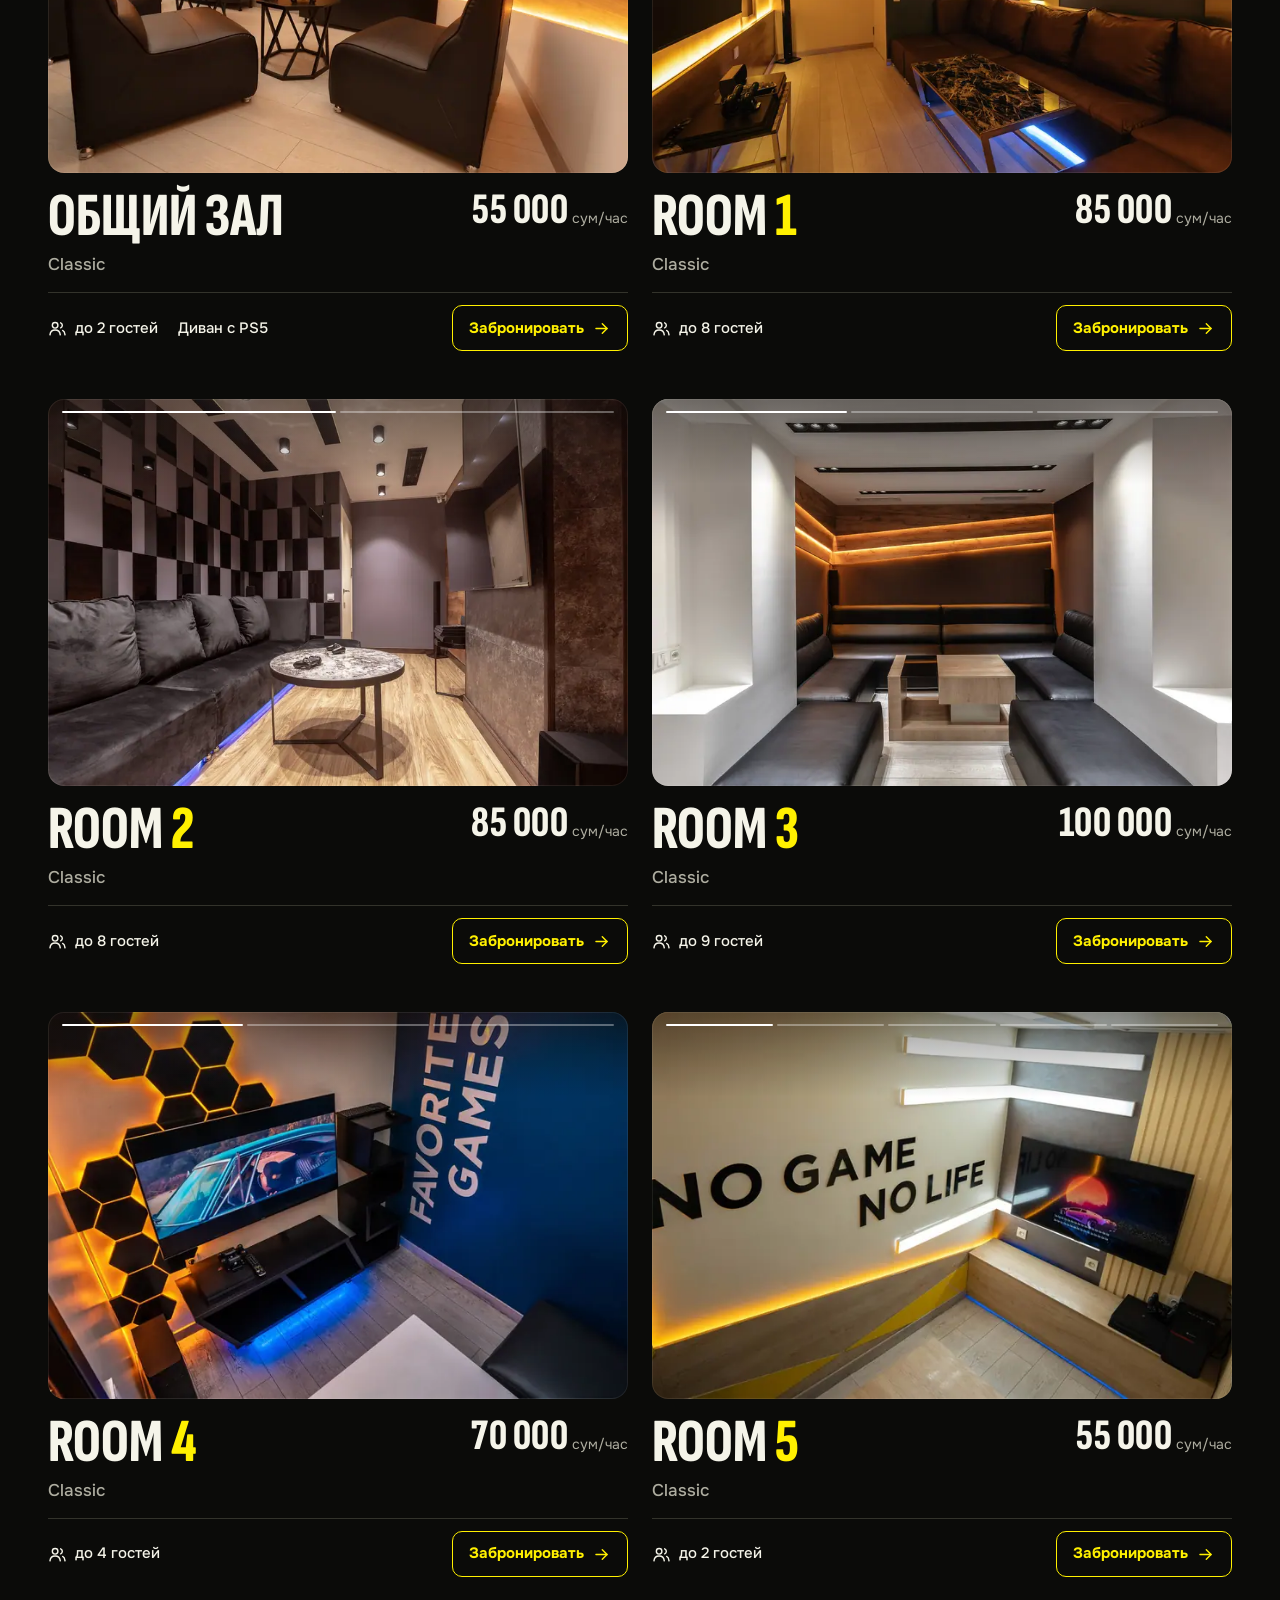
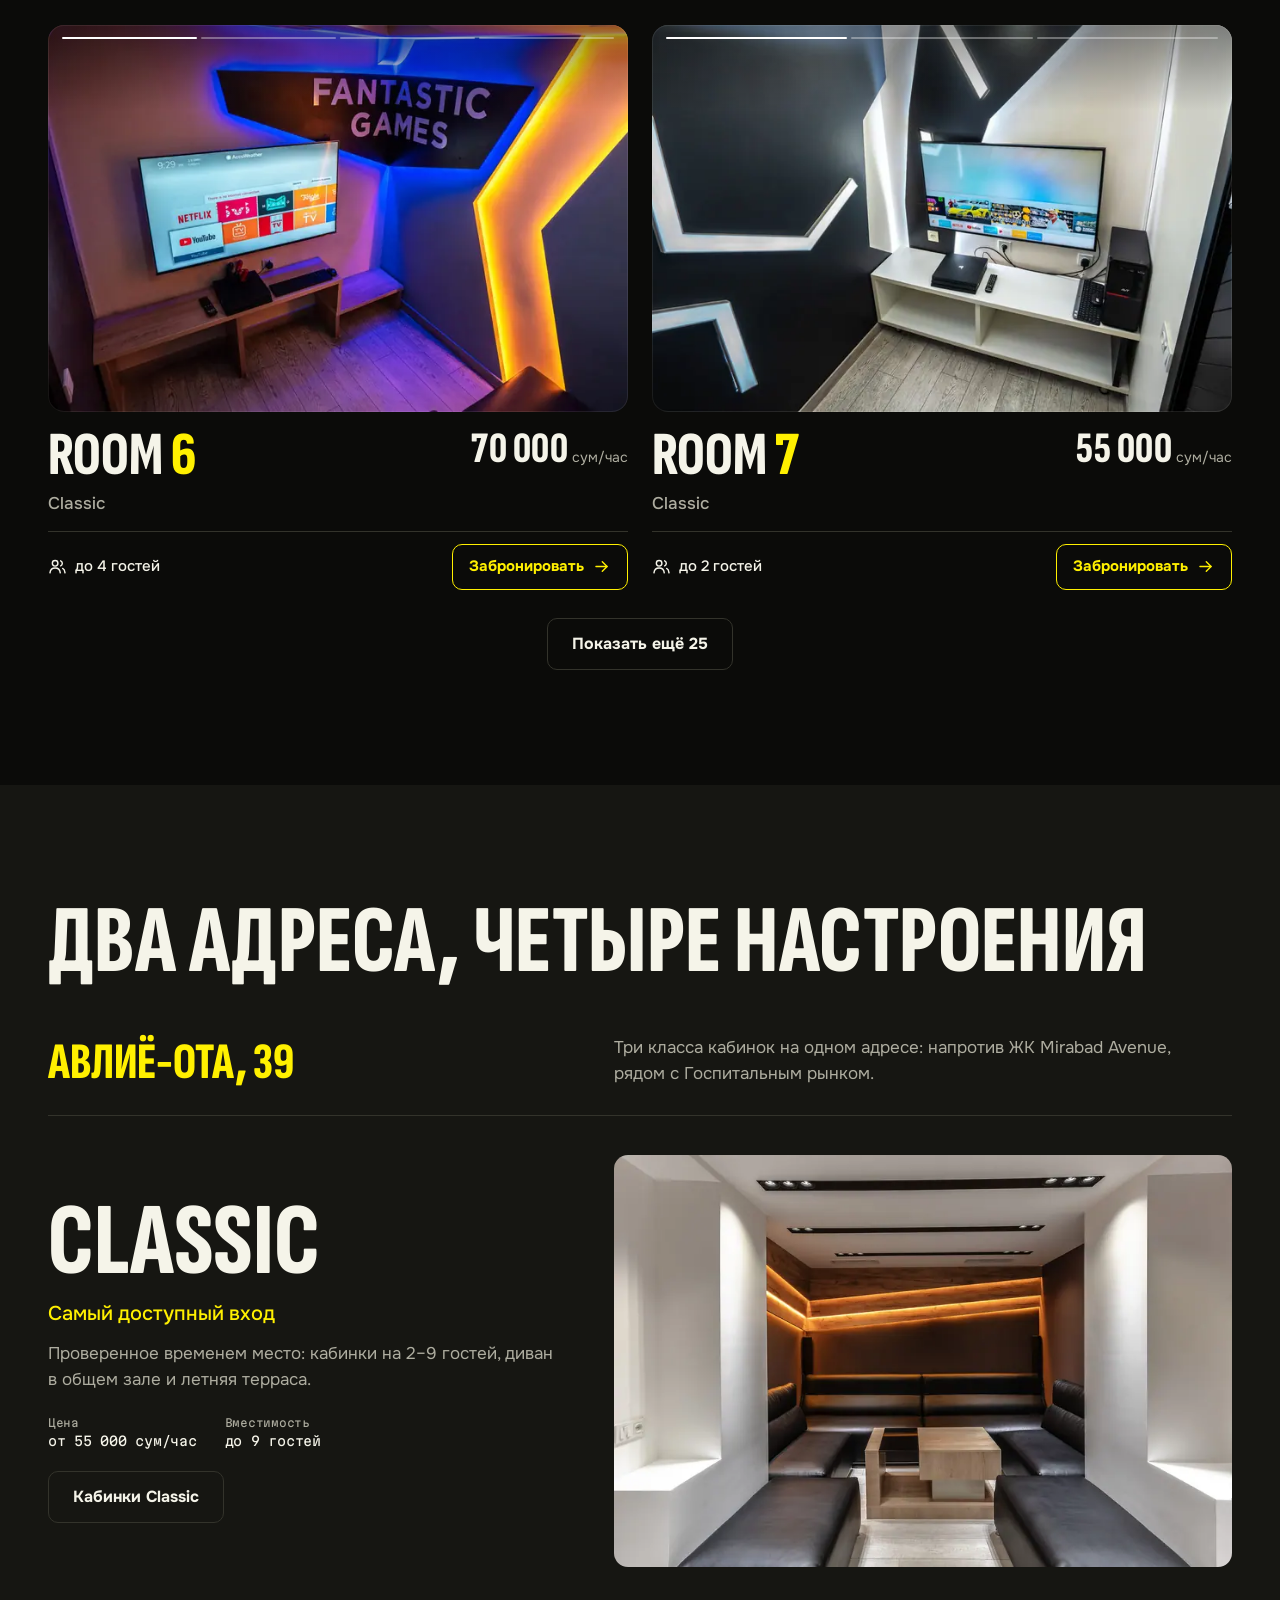
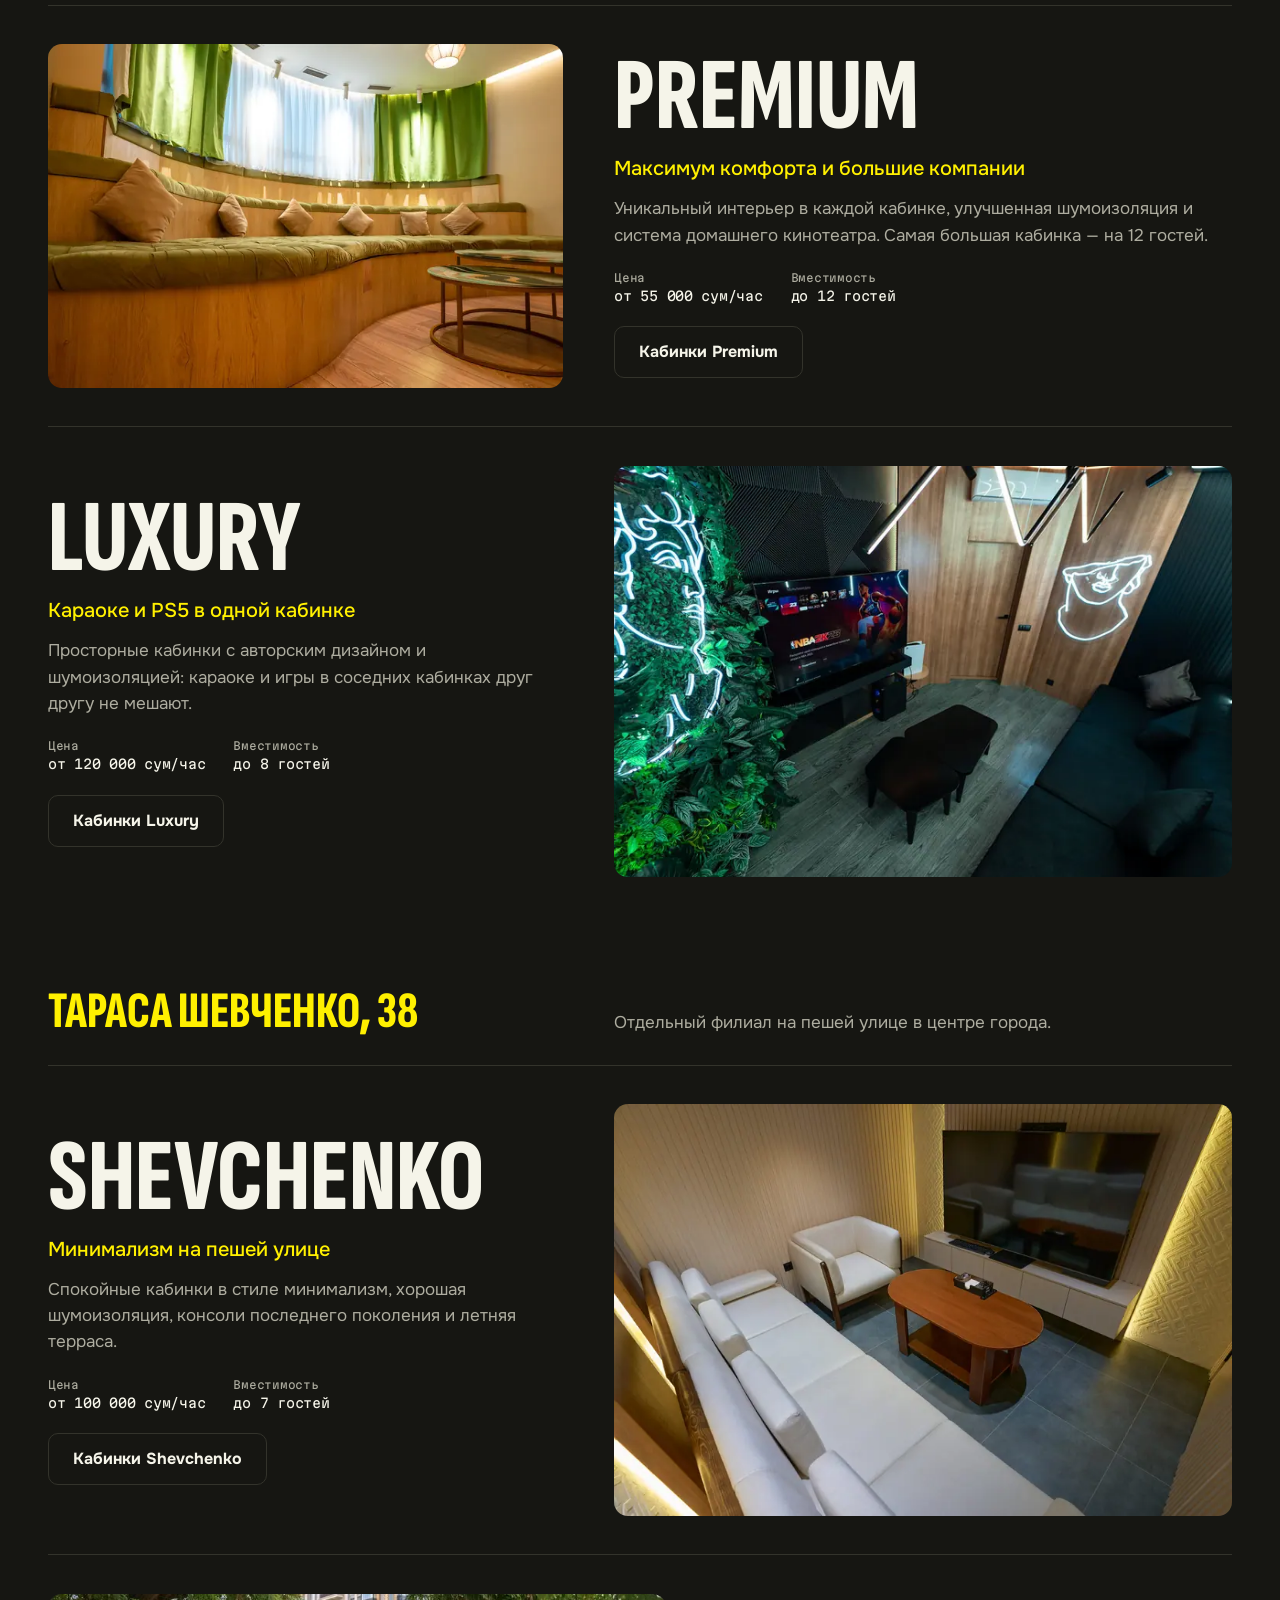
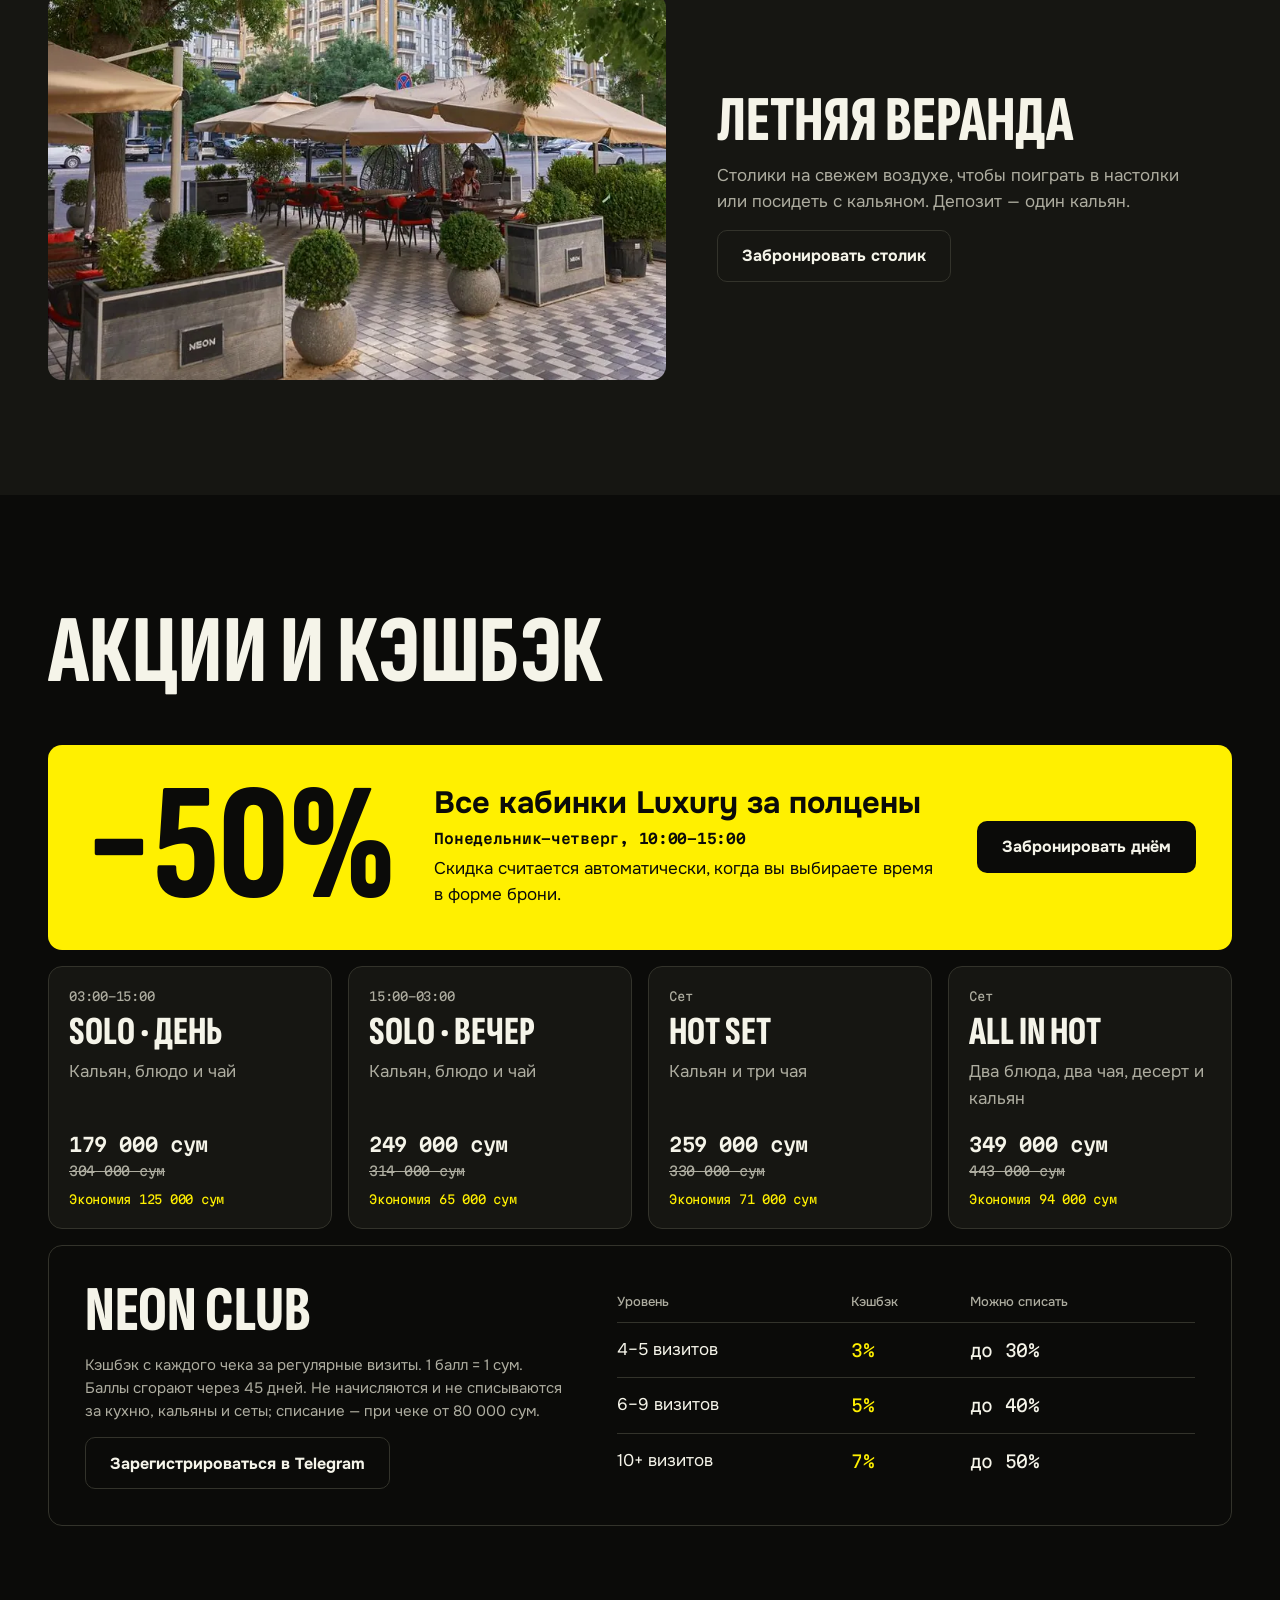
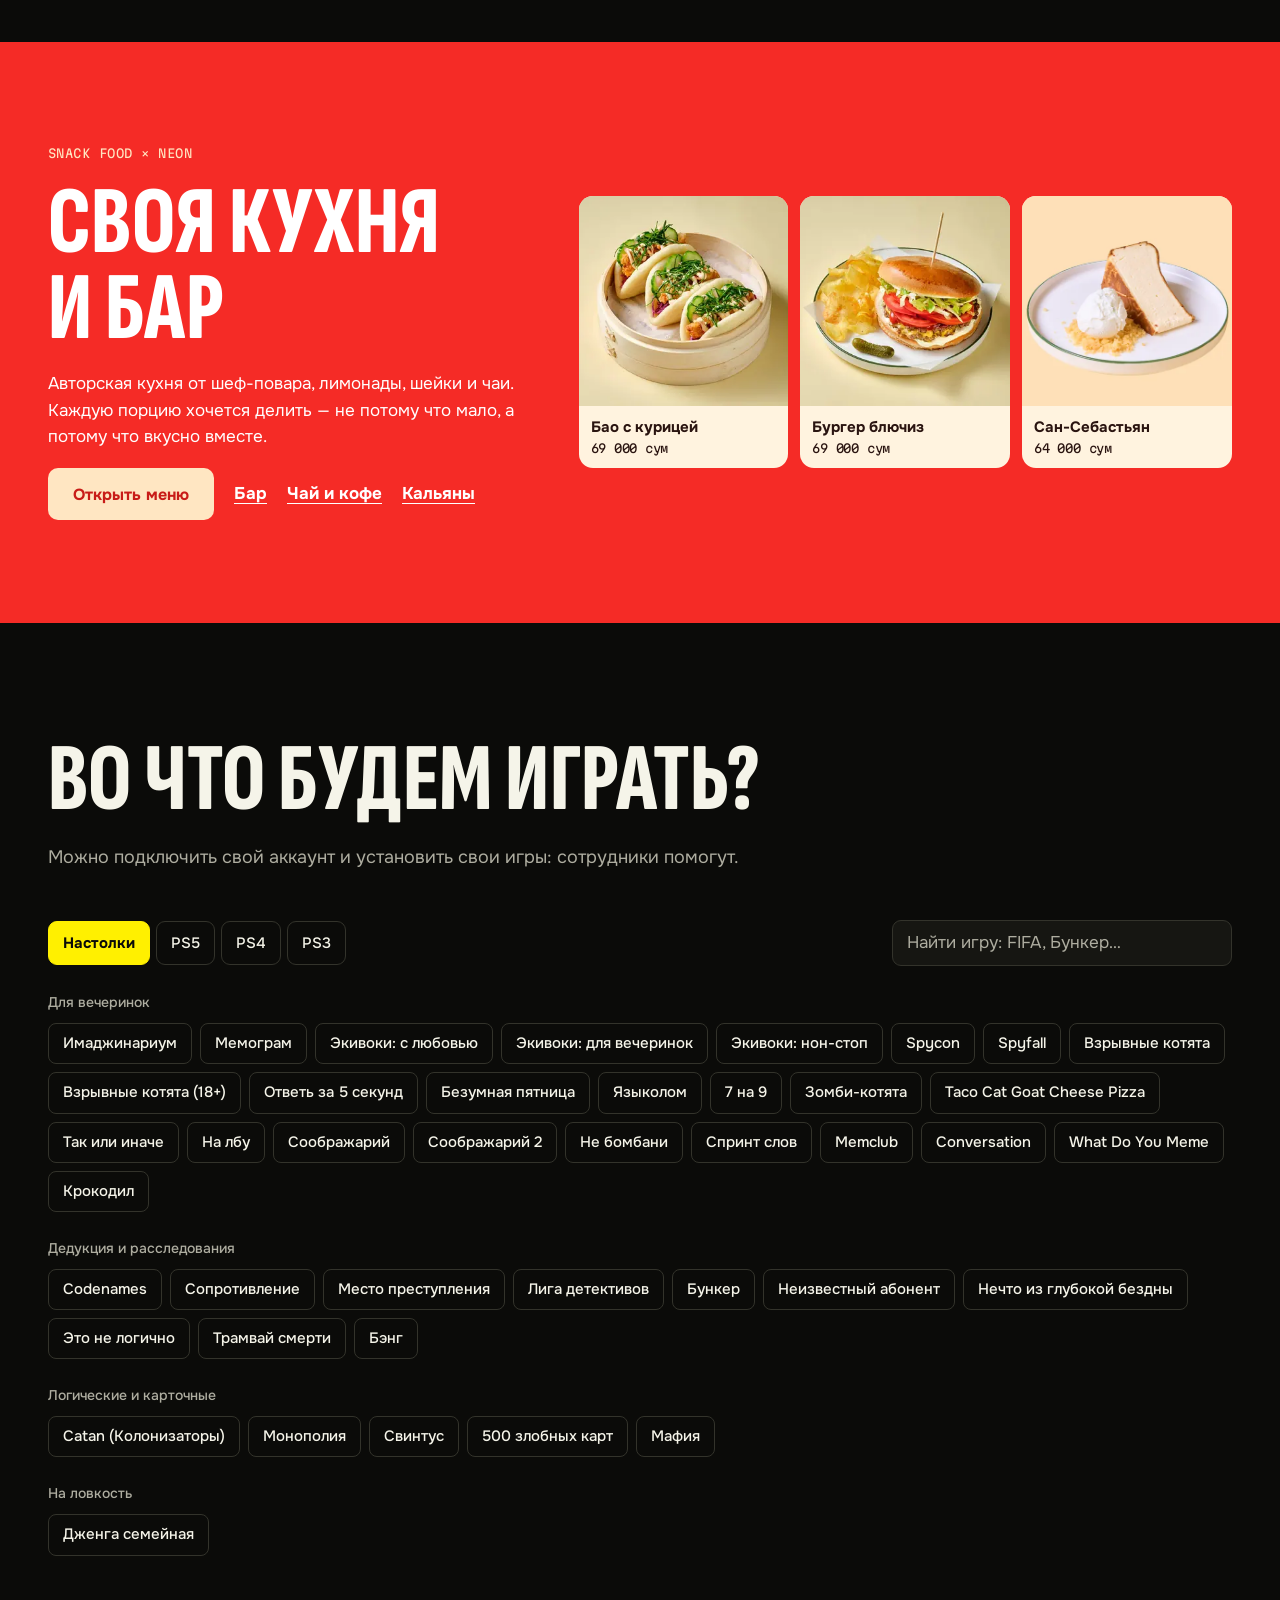
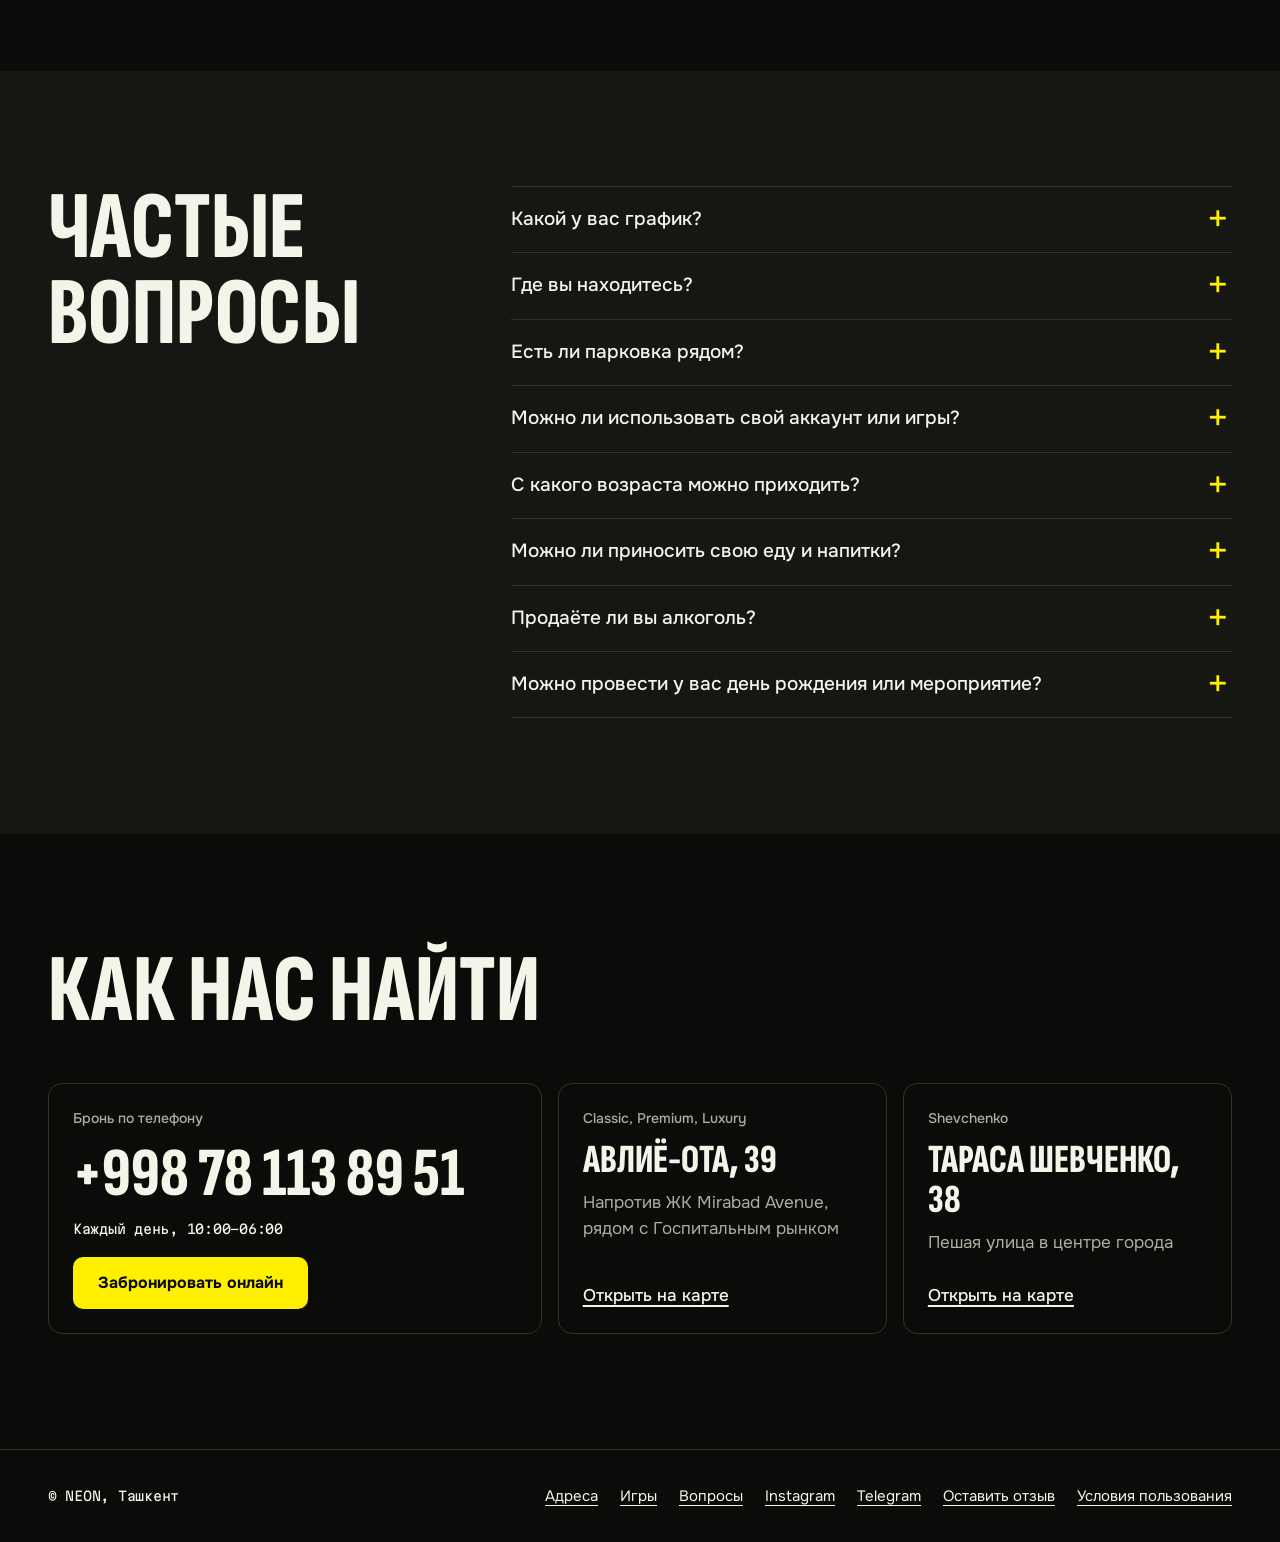
==== commit 85f7bb6e: "Add terms page and required consent to booking form Add a draft terms page with fields still to be c" ====
--- a/index.html
+++ b/index.html
@@ -10,7 +10,7 @@
   <link rel="preconnect" href="https://fonts.gstatic.com" crossorigin>
   <link href="https://fonts.googleapis.com/css2?family=Martian+Mono:wght@400;600&family=Onest:wght@400;500;700&family=Sofia+Sans+Extra+Condensed:wght@700;800&display=swap" rel="stylesheet">
   <link rel="preload" as="image" type="image/webp" imagesrcset="img/tild3363-3566-4533-b564-633737363361-800.webp 800w, img/tild3363-3566-4533-b564-633737363361-1200.webp 1200w, img/tild3363-3566-4533-b564-633737363361-1600.webp 1600w" imagesizes="(max-width: 960px) 100vw, 60vw">
-  <link rel="stylesheet" href="styles.css?v=20261106">
+  <link rel="stylesheet" href="styles.css?v=20261106b">
 </head>
 <body>
   <a class="skip" href="#cabins">Перейти к кабинкам</a>
@@ -219,6 +219,7 @@
         <a id="foot-ig" target="_blank" rel="noopener">Instagram</a>
         <a id="foot-tg" target="_blank" rel="noopener">Telegram</a>
         <a id="foot-review" target="_blank" rel="noopener">Оставить отзыв</a>
+        <a href="terms.html">Условия пользования</a>
       </nav>
     </div>
   </footer>
@@ -284,6 +285,14 @@
           </div>
         </div>
         <div class="total" id="b-total" aria-live="polite"></div>
+        <div class="consent">
+          <label class="consent-label">
+            <input type="checkbox" id="b-terms" required aria-describedby="b-terms-err">
+            <span class="consent-box" aria-hidden="true"></span>
+            <span>Принимаю <a class="text-link" href="terms.html" target="_blank" rel="noopener">условия пользования</a> и даю согласие на обработку моего имени и телефона для брони</span>
+          </label>
+          <p class="field-error" id="b-terms-err" hidden>Чтобы отправить заявку, примите условия</p>
+        </div>
         <p class="field-error" id="b-send-err" hidden></p>
         <button class="btn btn-volt btn-block" type="submit" id="b-submit">Отправить заявку</button>
       </form>
@@ -296,8 +305,8 @@
     </div>
   </dialog>
 
-  <script src="data.js?v=20261106"></script>
-  <script src="app.js?v=20261106"></script>
-  <script src="motion.js?v=20261106"></script>
+  <script src="data.js?v=20261106b"></script>
+  <script src="app.js?v=20261106b"></script>
+  <script src="motion.js?v=20261106b"></script>
 </body>
 </html>
--- a/styles.css
+++ b/styles.css
@@ -386,6 +386,35 @@
   .room-book { flex: 1 1 100%; justify-content: center; }
 }
 
+/* ——— Согласие в форме ——— */
+.consent { display: grid; gap: 6px; }
+.consent-label { position: relative; display: flex; align-items: flex-start; gap: 12px; min-height: 44px; font-size: 14px; line-height: 1.45; color: var(--muted); cursor: pointer; }
+.consent-label input { position: absolute; left: 0; top: 0; width: 26px; height: 26px; margin: 0; opacity: 0; cursor: pointer; }
+.consent-box { flex: none; position: relative; width: 26px; height: 26px; border-radius: 7px; border: 1.5px solid var(--muted); background: var(--ink); transition: background-color .15s, border-color .15s, box-shadow .2s; }
+.consent-box::after { content: ''; position: absolute; left: 8px; top: 3px; width: 6px; height: 12px; border: solid var(--ink); border-width: 0 2.5px 2.5px 0; transform: rotate(45deg) scale(.5); opacity: 0; transition: transform .15s ease-out, opacity .15s; }
+.consent-label input:checked + .consent-box { background: var(--volt); border-color: var(--volt); }
+.consent-label input:checked + .consent-box::after { transform: rotate(45deg) scale(1); opacity: 1; }
+.consent-label input:focus-visible + .consent-box { outline: 3px solid var(--volt); outline-offset: 2px; }
+.consent-label input[aria-invalid='true'] + .consent-box { border-color: #ff6b5e; }
+.consent-label .text-link { color: var(--text); }
+.consent-label .text-link:hover { color: var(--volt); }
+
+/* ——— Страница условий ——— */
+.legal-header { display: flex; align-items: center; justify-content: space-between; gap: 16px; padding-block: 12px; border-bottom: 1px solid var(--line); max-width: none; }
+.legal-header .logo img { height: 44px; width: auto; }
+.legal { max-width: 800px; padding-block: clamp(32px, 6vw, 72px); }
+.legal h1 { font-size: clamp(56px, 9vw, 104px); }
+.legal-date { margin-top: 14px; font-size: 13px; color: var(--muted); }
+.legal-draft { margin-top: 20px; padding: 12px 14px; border-radius: 10px; background: var(--volt); color: var(--ink); font-size: 15px; }
+.legal section { margin-top: clamp(28px, 4vw, 40px); }
+.legal h2 { font: 700 21px/1.25 var(--body); text-transform: none; letter-spacing: 0; margin-bottom: 10px; }
+.legal p + p { margin-top: 10px; }
+.legal ul { list-style: disc; padding-left: 22px; display: grid; gap: 8px; }
+.legal p, .legal li { color: #d2d1c5; }
+.legal .legal-draft { color: var(--ink); }
+.legal .legal-date { color: var(--muted); }
+.legal mark { background: var(--volt-dim); color: var(--volt); padding: 0 4px; border-radius: 4px; }
+
 /* ——— Адаптив ——— */
 @media (max-width: 1240px) {
   .header-phone { display: none; }
